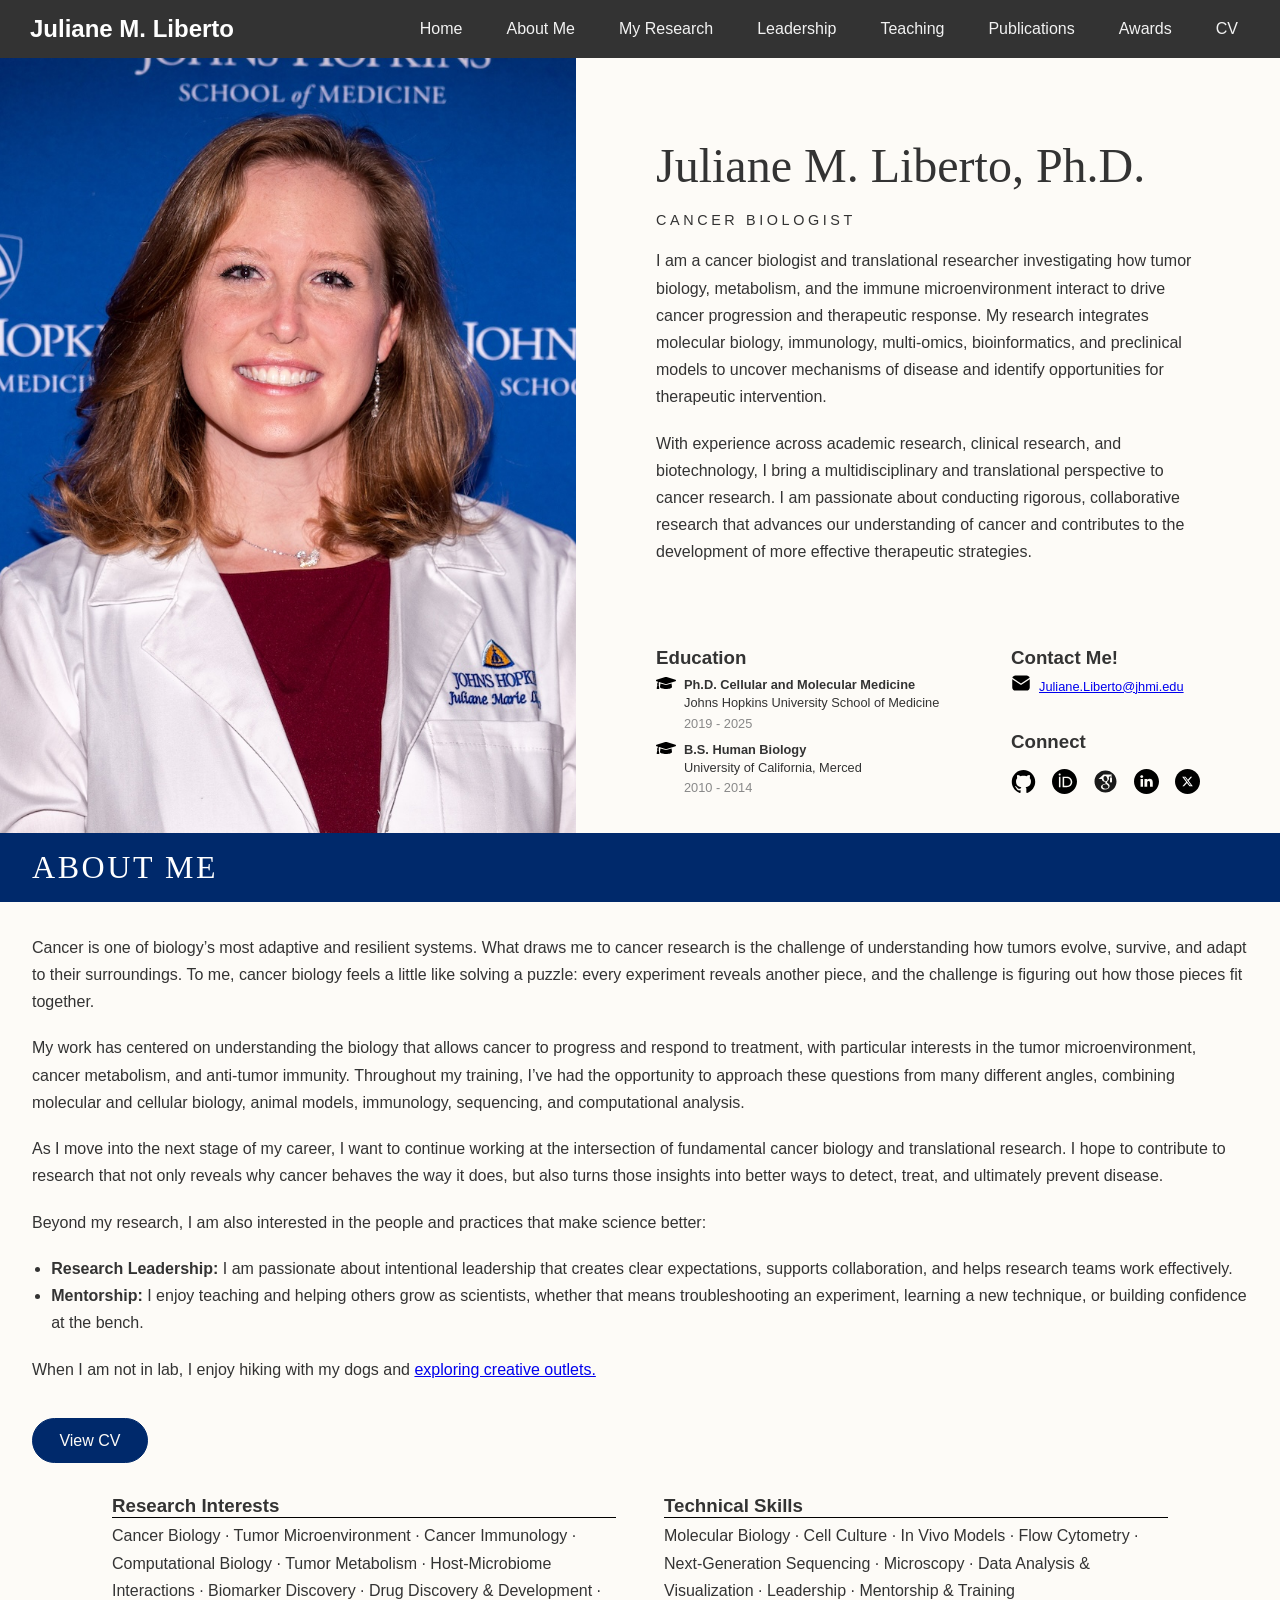
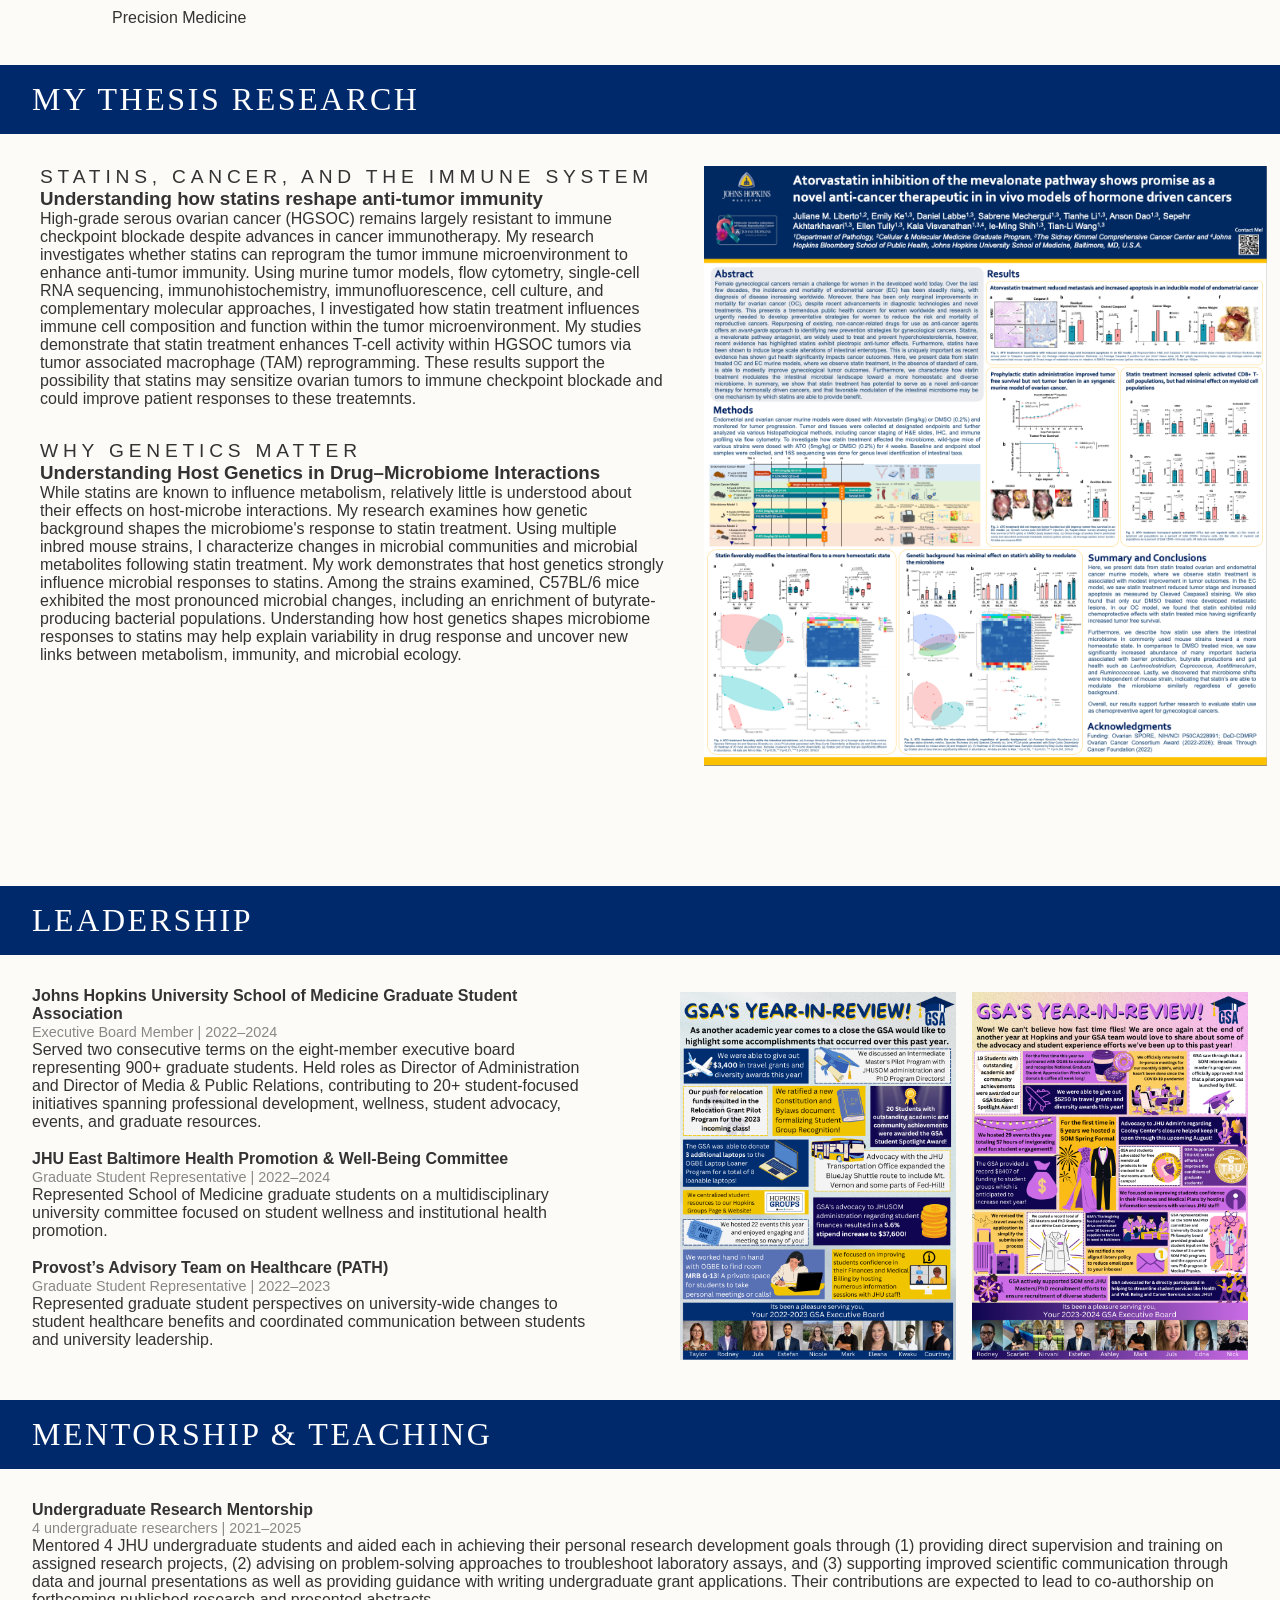
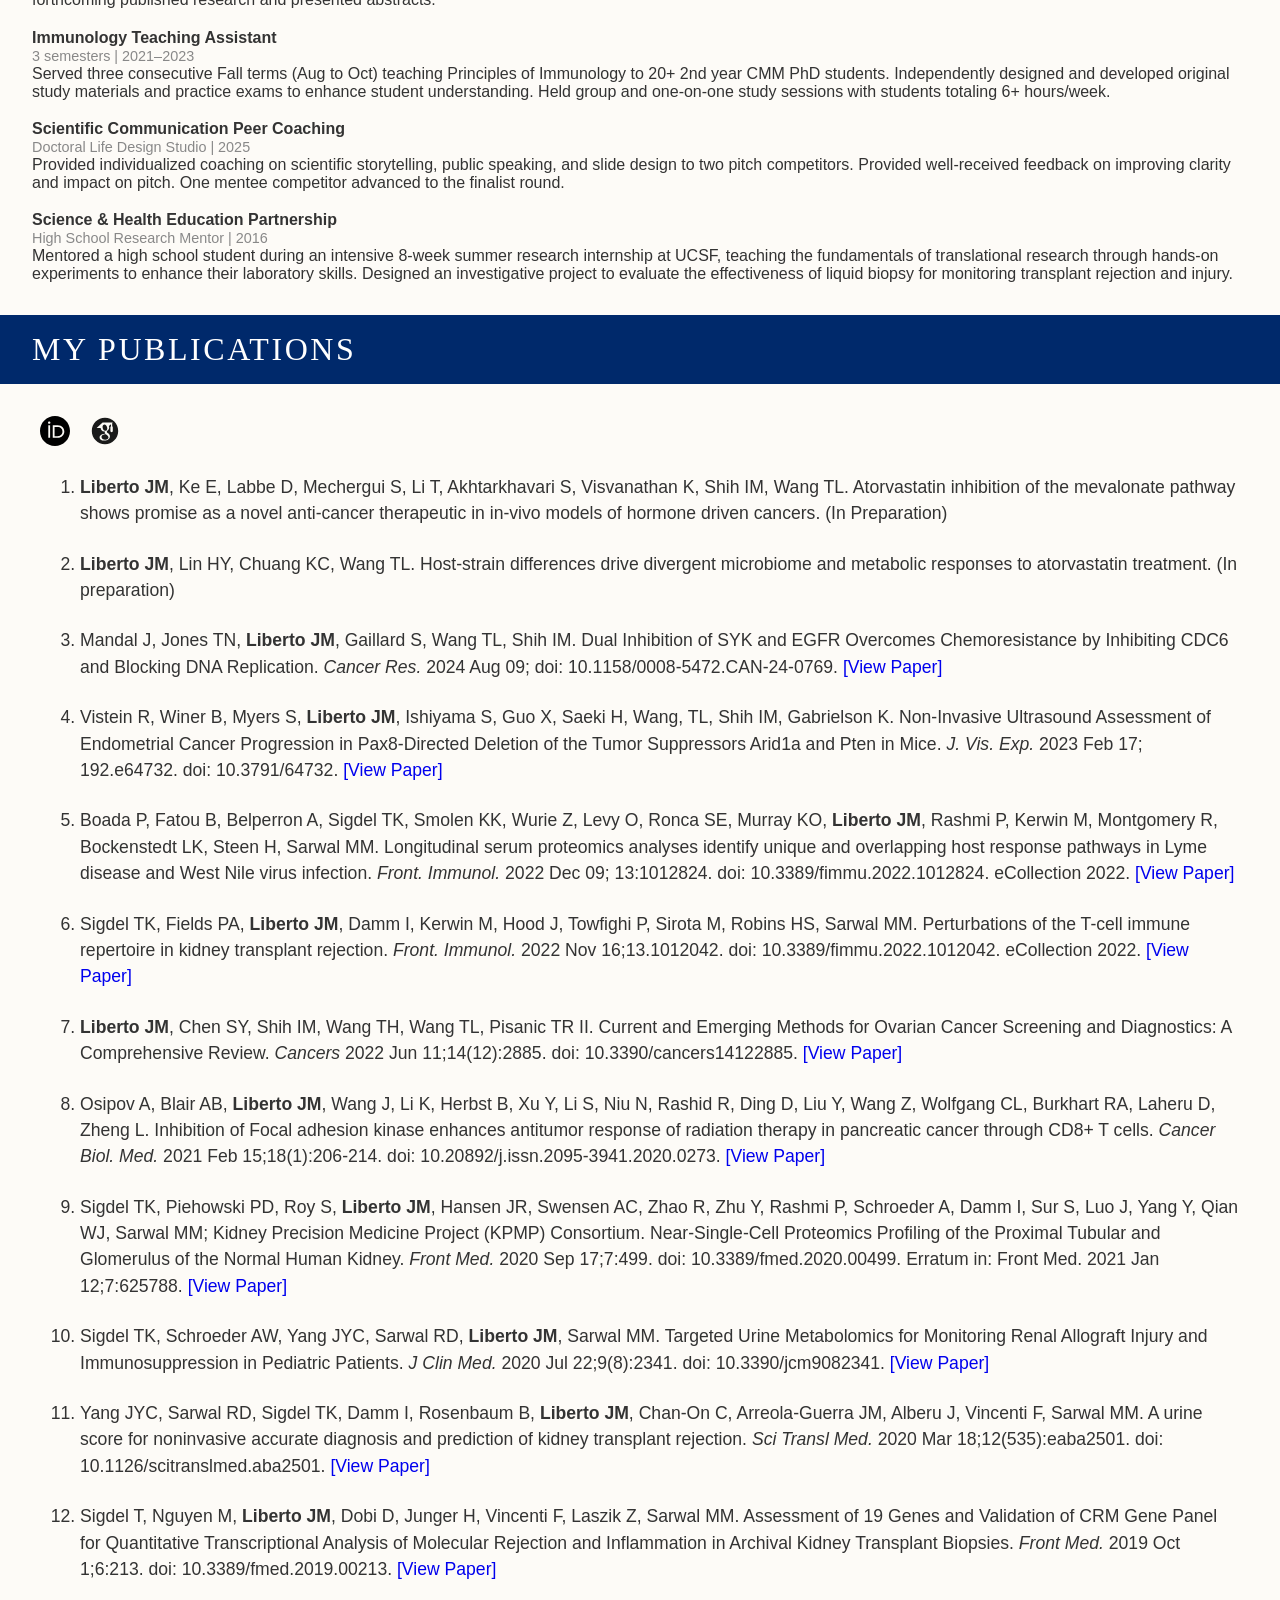
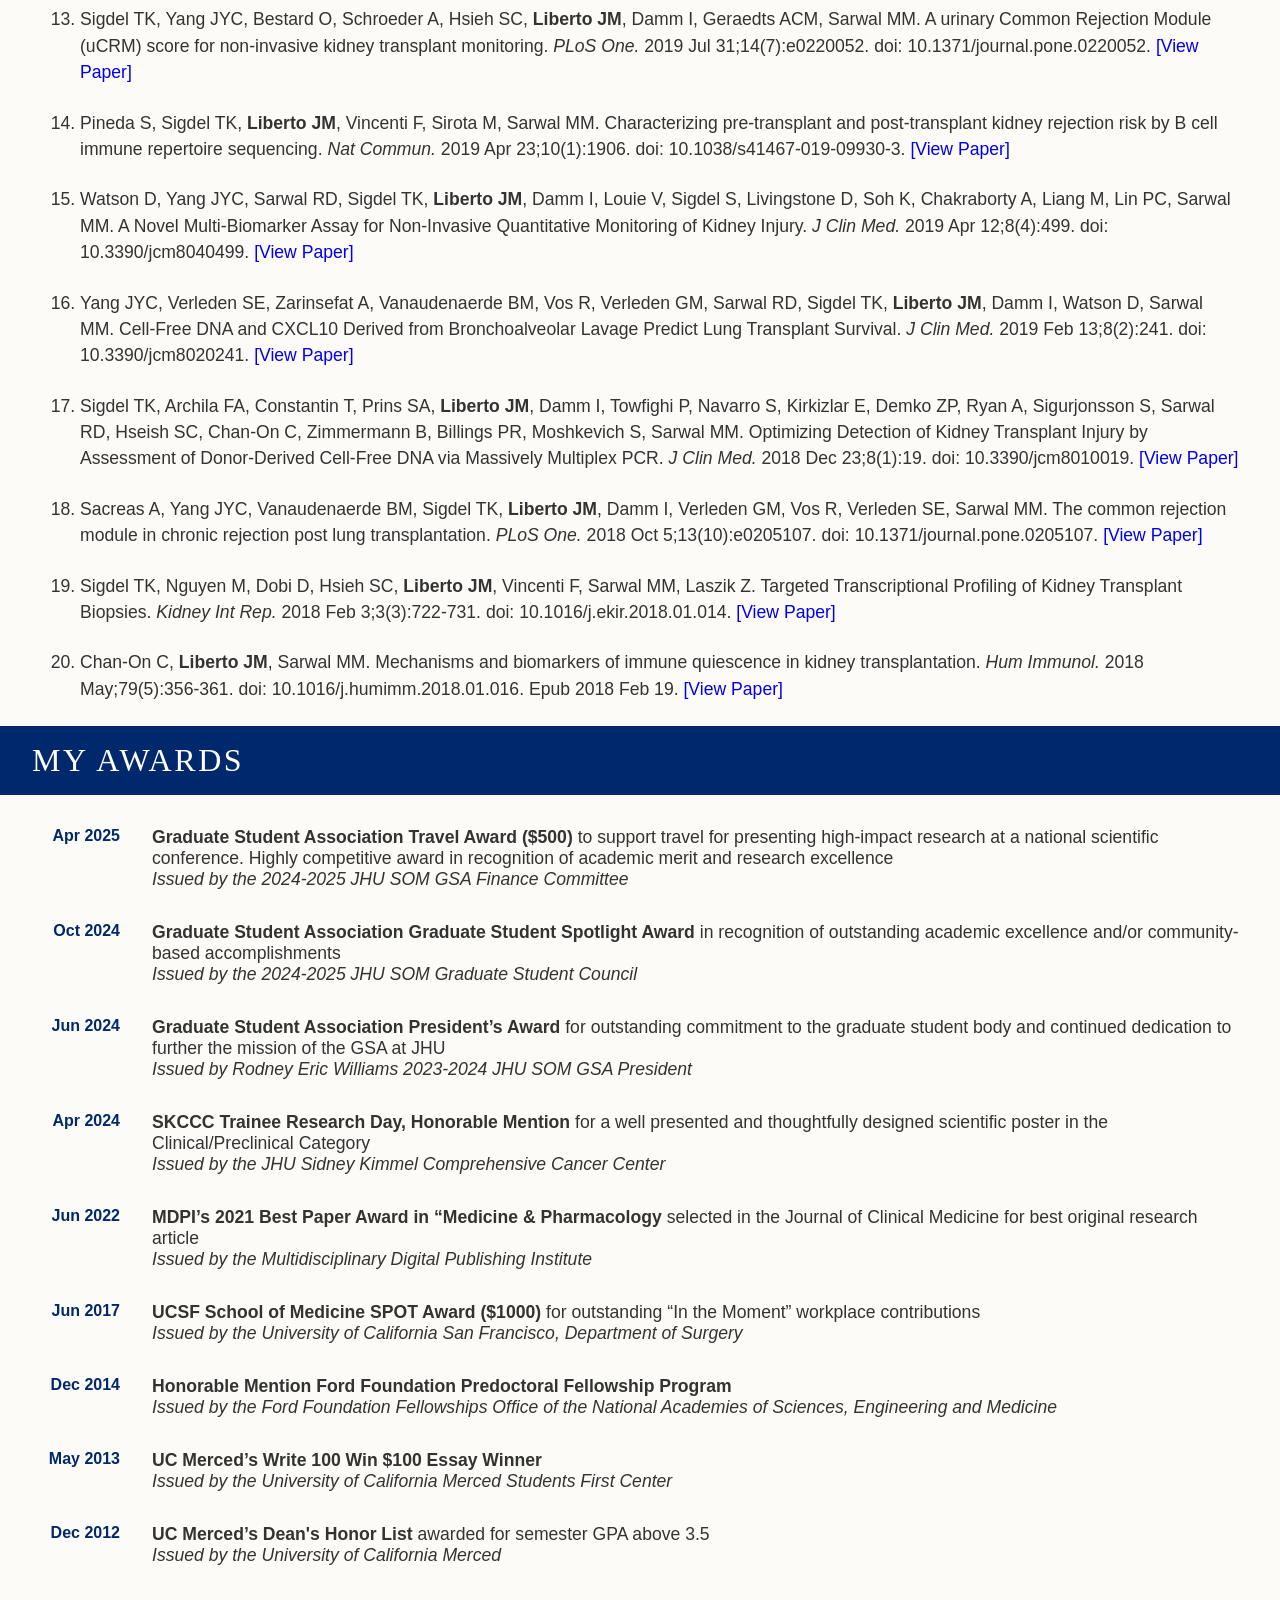
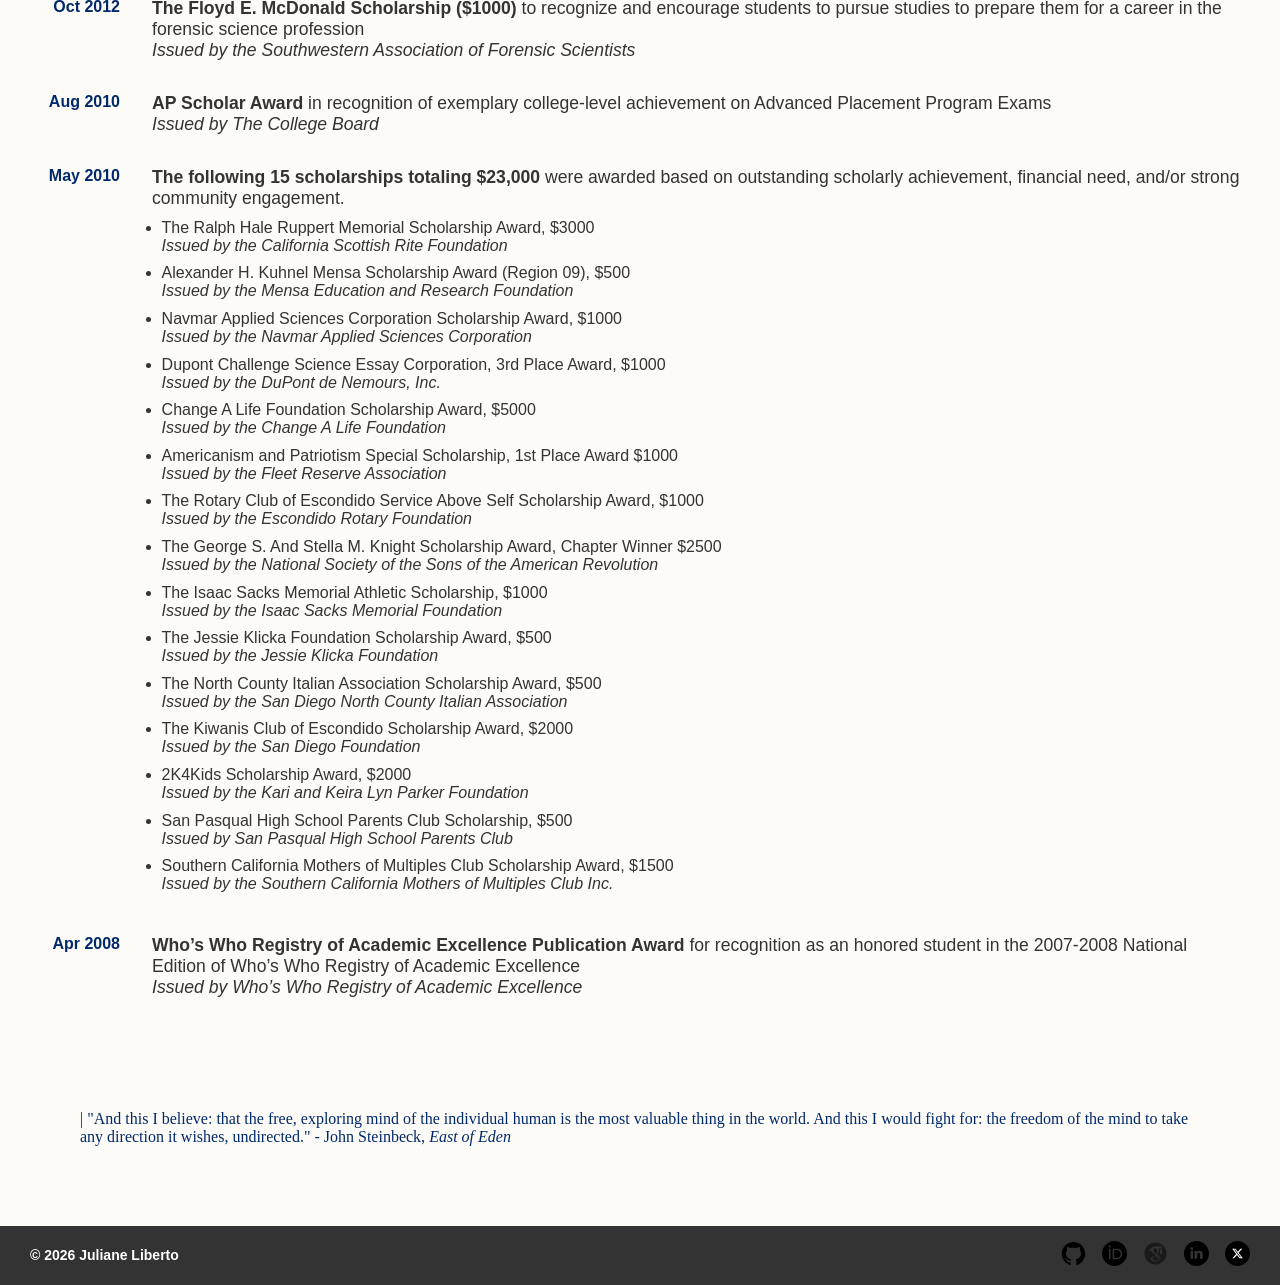
==== index.html @ 1820458d "Update index.html" ====
<!DOCTYPE html>

<html lang="en">

<head>
    <meta charset="UTF-8">
    <meta name="viewport" content="width=device-width, initial-scale=1.0">
    <title>Juliane M. Liberto | Home</title>
    <link rel="stylesheet" href="assets/css/style-home.css">
</head>
<body>
<!-- NAVIGATION -->
  <nav class = "navbar">
    <!-- Logo -->
    <div class="logo">
      Juliane M. Liberto
    </div>
    <!-- Links -->
    <ul class="nav-links">
      <li><a href="#home">Home</a></li>
      <li><a href="#about">About Me</a></li>
      <li><a href="#research">My Research</a></li>
      <li><a href="#leadership">Leadership</a></li>
      <li><a href="#teaching">Teaching</a></li>
      <li><a href="#publications">Publications</a></li>
      <li><a href="#awards">Awards</a></li>
      <li><a href="/cv" target="_blank" rel="noopener noreferrer">CV</a></li>
    </ul>
  </nav>
  
<!-- HERO -->
  <section id="home">
      <div class="hero">
          <div class = "hero-image">
              <img src = "assets/images/Headshot.jpg">
          </div>
          <div class = "hero-text">
              <h1>Juliane M. Liberto, Ph.D.</h1>
              <h2> Cancer Biologist</h2>
              <p>I am a cancer biologist and translational researcher investigating how tumor biology, metabolism, and the immune microenvironment interact to drive cancer progression and therapeutic response. My research integrates molecular biology, immunology, multi-omics, bioinformatics, and preclinical models to uncover mechanisms of disease and identify opportunities for therapeutic intervention.</p>
              <p>With experience across academic research, clinical research, and biotechnology, I bring a multidisciplinary and translational perspective to cancer research. I am passionate about conducting rigorous, collaborative research that advances our understanding of cancer and contributes to the development of more effective therapeutic strategies.</p>
              <div class="hero-bottom">
                  <div class="education">
                      <h3>Education</h3>
                       <div class="education-item">
                          <img src="assets/images/icons/graduation-cap.svg">
                          <div class="education-info">
                              <h4>Ph.D. Cellular and Molecular Medicine</h4>
                              <p>Johns Hopkins University School of Medicine</p>
                              <span>2019 - 2025</span>
                          </div>
                      </div>
                      <div class="education-item">
                          <img src="assets/images/icons/graduation-cap.svg">
                          <div class="education-info">
                              <h4>B.S. Human Biology</h4>
                              <p>University of California, Merced</p>
                              <span>2010 - 2014</span>
                          </div>
                      </div>
                  </div>
                  <div class="contact">
                      <h3>Contact Me!</h3>
                      <div class="education-item">
                          <img src="assets/images/icons/email.svg">
                          <div class="education-info">
                              <p><a href= "mailto:juliane.liberto@jhmi.edu">Juliane.Liberto@jhmi.edu</a></p>
                          </div>
                      </div>
                      <h3>Connect</h3>
                      <div class="socials">
                          <a href="https://github.com/JulianeLiberto" target="_blank" rel="noopener noreferrer"><img src="assets/images/icons/github.svg"></a>
                          <a href="https://orcid.org/0000-0003-1927-5058" target="_blank" rel="noopener noreferrer"><img src="assets/images/icons/orcid.svg"></a>
                          <a href="https://scholar.google.com/citations?user=32h7SLsAAAAJ&hl=en" target="_blank" rel="noopener noreferrer"><img src="assets/images/icons/googlescholar.svg"></a>
                          <a href="https://www.linkedin.com/in/julianeliberto/" target="_blank" rel="noopener noreferrer"><img src="assets/images/icons/linkedin.svg"></a>
                          <a href="https://x.com/JulianeLiberto" target="_blank" rel="noopener noreferrer"><img src="assets/images/icons/x.svg"></a>                         
                      </div>
                  </div>
              </div>
          </div>
      </div>
  </section>

<!-- ABOUT ME -->
  <section id="about">
      <h2>About Me</h2>
          <div class="about">
              <p>Cancer is one of biology’s most adaptive and resilient systems. What draws me to cancer research is the challenge of understanding how tumors evolve, survive, and adapt to their surroundings. To me, cancer biology feels a little like solving a puzzle: every experiment reveals another piece, and the challenge is figuring out how those pieces fit together.</p>
              <p>My work has centered on understanding the biology that allows cancer to progress and respond to treatment, with particular interests in the tumor microenvironment, cancer metabolism, and anti-tumor immunity. Throughout my training, I’ve had the opportunity to approach these questions from many different angles, combining molecular and cellular biology, animal models, immunology, sequencing, and computational analysis.</p>
              <p>As I move into the next stage of my career, I want to continue working at the intersection of fundamental cancer biology and translational research. I hope to contribute to research that not only reveals why cancer behaves the way it does, but also turns those insights into better ways to detect, treat, and ultimately prevent disease.</p>
              <p>
                  Beyond my research, I am also interested in the people and practices that make science better:
                  <ul>
                      <li><strong>Research Leadership: </strong> I am passionate about intentional leadership that creates clear expectations, supports collaboration, and helps research teams work effectively.</li>
                      <li><strong>Mentorship: </strong>I enjoy teaching and helping others grow as scientists, whether that means troubleshooting an experiment, learning a new technique, or building confidence at the bench.</li>
                  </ul>
              </p>
              <p>When I am not in lab, I enjoy hiking with my dogs and <a href="/art" target="_blank" rel="noopener noreferrer">exploring creative outlets.</a></p>
              <div class="about-cvlink">
                  <a href="/cv" target="_blank" rel="noopener noreferrer">View CV</a>
              </div>
              <div class="about-bottom">
                  <div class="about-bottom-info">
                      <h3>Research Interests</h3>
                          <p>Cancer Biology · Tumor Microenvironment · Cancer Immunology · Computational Biology · Tumor Metabolism · Host-Microbiome Interactions · Biomarker Discovery · Drug Discovery & Development · Precision Medicine</p>
                  </div>
                  <div class="about-bottom-info">
                      <h3>Technical Skills</h3>
                          <p>Molecular Biology · Cell Culture · In Vivo Models · Flow Cytometry · Next-Generation Sequencing · Microscopy · Data Analysis & Visualization · Leadership · Mentorship & Training</p>
                  </div>
              </div>
          </div>
  </section>
<!-- MY RESAERCH -->
  <section id="research">
      <h2>My Thesis Research</h2>
      <div class="research">
            <div class="research-cards">
              <div class="research-card"> <!-- Project 1 -->
                  <h2>Statins, Cancer, and the Immune System</h2>
                  <h3>Understanding how statins reshape anti-tumor immunity</h3>
                  <p>
                      High-grade serous ovarian cancer (HGSOC) remains largely resistant to immune checkpoint blockade despite advances in cancer immunotherapy. My research investigates whether statins can reprogram the tumor immune microenvironment to enhance anti-tumor immunity.
                      Using murine tumor models, flow cytometry, single-cell RNA sequencing, immunohistochemistry, immunofluorescence, cell culture, and complementary molecular approaches, I investigated how statin treatment influences immune cell composition and function within the tumor microenvironment.
                      My studies demonstrate that statin treatment enhances T-cell activity within HGSOC tumors via tumor associated macrophage (TAM) reprogramming. 
                      These results support the possibility that statins may sensitize ovarian tumors to immune checkpoint blockade and could improve patient responses to these treatemnts.
                  </p>
              </div>
              <div class="research-card"> <!-- Project 2 -->
                  <h2>Why Genetics Matter</h2>
                  <h3>Understanding Host Genetics in Drug–Microbiome Interactions</h3>
                  <p>
                      While statins are known to influence metabolism, relatively little is understood about their effects on host-microbe interactions. My research examines how genetic background shapes the microbiome's response to statin treatment.
                      Using multiple inbred mouse strains, I characterize changes in microbial communities and microbial metabolites following statin treatment.
                      My work demonstrates that host genetics strongly influence microbial responses to statins. Among the strains examined, C57BL/6 mice exhibited the most pronounced microbial changes, including an enrichment of butyrate-producing bacterial populations.
                      Understanding how host genetics shapes microbiome responses to statins may help explain variability in drug response and uncover new links between metabolism, immunity, and microbial ecology.
                  </p>
              </div>
          </div>
          <div class="research-image">
              <a href="assets/documents/SKCCC Trainee Day Poster.pdf" target="_blank">
                    <img src="assets/documents/SKCCC Trainee Day Poster_img.png">
                </a>
          </div>         
      </div>      
  </section>
    
<!-- LEADERSHIP -->
    <section id="leadership">
        <h2>Leadership</h2>
        <div class="leadership-content">
            <div class="leadership-card">
                <div class="position">
                    <div class="position-header">
                        <h4>Johns Hopkins University School of Medicine Graduate Student Association</h4>
                        <span>Executive Board Member | 2022–2024</span>
                    </div>
                    <p class="position-info">
                        Served two consecutive terms on the eight-member executive board representing 900+ graduate students. Held roles as Director of Administration and Director of Media & Public Relations, contributing to 20+ student-focused initiatives spanning professional development, wellness, student advocacy, events, and graduate resources.
                    </p>
                </div>
                <div class="position">
                    <div class="position-header">
                        <h4>JHU East Baltimore Health Promotion & Well-Being Committee</h4>
                        <span>Graduate Student Representative | 2022–2024</span>
                    </div>
                    <p class="position-info">
                        Represented School of Medicine graduate students on a multidisciplinary university committee focused on student wellness and institutional health promotion.
                    </p>
                </div>
                <div class="position">
                    <div class="position-header">
                        <h4>Provost’s Advisory Team on Healthcare (PATH)</h4>
                        <span>Graduate Student Representative | 2022–2023</span>
                    </div>
                    <p class="position-info">
                        Represented graduate student perspectives on university-wide changes to student healthcare benefits and coordinated communication between students and university leadership.
                    </p>
                </div>
            </div>
            <div class="leadership-img">
                <a href="assets/documents/2022-23.png" target="_blank">
                    <img src="assets/documents/2022-23.png">
                </a>
                <a href="assets/documents/2023-24.png" target="_blank">
                    <img src="assets/documents/2023-24.png">
                </a>
            </div>
        </div>
        
    </section>

<!-- MENTORSHIP & TEACHING -->
    <section id="teaching">
        <h2>Mentorship & Teaching</h2>
        <div class="leadership-card">           
            <div class="position">
                <div class="position-header">
                    <h4>Undergraduate Research Mentorship</h4>
                    <span>4 undergraduate researchers | 2021–2025</span>
                </div>
                <p class="position-info">
                   Mentored 4 JHU undergraduate students and aided each in achieving their personal research development goals through (1) providing direct supervision and training on assigned research projects, (2) advising on problem-solving approaches to troubleshoot laboratory assays, and (3) supporting improved scientific communication through data and journal presentations as well as providing guidance with writing undergraduate grant applications. Their contributions are expected to lead to co-authorship on forthcoming published research and presented abstracts. 
                </p>
            </div>
            <div class="position">
                <div class="position-header">
                    <h4>Immunology Teaching Assistant</h4>
                    <span>3 semesters | 2021–2023</span>
                </div>
                <p class="position-info">
                    Served three consecutive Fall terms (Aug to Oct) teaching Principles of Immunology to 20+ 2nd year CMM PhD students. Independently designed and developed original study materials and practice exams to enhance student understanding. Held group and one-on-one study sessions with students totaling 6+ hours/week.
                </p>
            </div>
            <div class="position">
                <div class="position-header">
                    <h4>Scientific Communication Peer Coaching</h4>
                    <span>Doctoral Life Design Studio | 2025</span>
                </div>
                <p class="position-info">
                    Provided individualized coaching on scientific storytelling, public speaking, and slide design to two pitch competitors. Provided well-received feedback on improving clarity and impact on pitch. One mentee competitor advanced to the finalist round.
                </p>
            </div>
            <div class="position">
                <div class="position-header">
                    <h4>Science & Health Education Partnership</h4>
                    <span>High School Research Mentor | 2016</span>
                </div>
                <p class="position-info">
                    Mentored a high school student during an intensive 8-week summer research internship at UCSF, teaching the fundamentals of translational research through hands-on experiments to enhance their laboratory skills. Designed an investigative project to evaluate the effectiveness of liquid biopsy for monitoring transplant rejection and injury.
                </p>
            </div>
        </div>
    </section>

    
<!-- MY PUBLICATIONS -->
  <section id="publications">
      <h2>My Publications</h2>
      <ul class="publication-links">
                <li><a href="https://orcid.org/0000-0003-1927-5058"target="_blank" rel="noopener noreferrer"><img src="assets/images/icons/orcid.svg"></a></li>
                <li><a href="https://scholar.google.com/citations?user=32h7SLsAAAAJ&hl=en"target="_blank" rel="noopener noreferrer"><img src="assets/images/icons/googlescholar.svg"></a></li>
      </ul>
      <ol class="publication-list">
                <li><strong>Liberto JM</strong>, Ke E, Labbe D, Mechergui S, Li T, Akhtarkhavari S, Visvanathan K, Shih IM, Wang TL. Atorvastatin inhibition of the mevalonate pathway shows promise as a novel anti-cancer therapeutic in in-vivo models of hormone driven cancers. (In Preparation)</li>
                <li><strong>Liberto JM</strong>, Lin HY, Chuang KC, Wang TL. Host-strain differences drive divergent microbiome and metabolic responses to atorvastatin treatment. (In preparation) </li>
                <li>Mandal J, Jones TN, <strong>Liberto JM</strong>, Gaillard S, Wang TL, Shih IM. Dual Inhibition of SYK and EGFR Overcomes Chemoresistance by Inhibiting CDC6 and Blocking DNA Replication. <em>Cancer Res.</em> 2024 Aug 09; doi: 10.1158/0008-5472.CAN-24-0769. <a href="https://doi.org/10.1158/0008-5472.CAN-24-0769" target="_blank" rel="noopener noreferrer">[View Paper]</a></li>
                <li>Vistein R, Winer B, Myers S, <strong>Liberto JM</strong>, Ishiyama S, Guo X, Saeki H, Wang, TL, Shih IM, Gabrielson K. Non-Invasive Ultrasound Assessment of Endometrial Cancer Progression in Pax8-Directed Deletion of the Tumor Suppressors Arid1a and Pten in Mice. <em>J. Vis. Exp.</em> 2023 Feb 17; 192.e64732. doi: 10.3791/64732. <a href="https://doi.org/10.3791/64732" target="_blank" rel="noopener noreferrer">[View Paper]</a></li>
                <li>Boada P, Fatou B, Belperron A, Sigdel TK, Smolen KK, Wurie Z, Levy O, Ronca SE, Murray KO, <strong>Liberto JM</strong>, Rashmi P, Kerwin M, Montgomery R, Bockenstedt LK, Steen H, Sarwal MM. Longitudinal serum proteomics analyses identify unique and overlapping host response pathways in Lyme disease and West Nile virus infection. <em>Front. Immunol.</em> 2022 Dec 09; 13:1012824. doi: 10.3389/fimmu.2022.1012824. eCollection 2022. <a href="https://doi.org/110.3389/fimmu.2022.1012824" target="_blank" rel="noopener noreferrer">[View Paper]</a></li>
                <li>Sigdel TK, Fields PA, <strong>Liberto JM</strong>, Damm I, Kerwin M, Hood J, Towfighi P, Sirota M, Robins HS, Sarwal MM. Perturbations of the T-cell immune repertoire in kidney transplant rejection. <em>Front. Immunol.</em> 2022 Nov 16;13.1012042. doi: 10.3389/fimmu.2022.1012042. eCollection 2022. <a href="https://doi.org/10.3389/fimmu.2022.1012042" target="_blank" rel="noopener noreferrer">[View Paper]</a></li>
                <li><strong>Liberto JM</strong>, Chen SY, Shih IM, Wang TH, Wang TL, Pisanic TR II. Current and Emerging Methods for Ovarian Cancer Screening and Diagnostics: A Comprehensive Review. <em>Cancers</em> 2022 Jun 11;14(12):2885. doi: 10.3390/cancers14122885. <a href="https://doi.org/10.3390/cancers14122885" target="_blank" rel="noopener noreferrer">[View Paper]</a></li>
                <li>Osipov A, Blair AB, <strong>Liberto JM</strong>, Wang J, Li K, Herbst B, Xu Y, Li S, Niu N, Rashid R, Ding D, Liu Y, Wang Z, Wolfgang CL, Burkhart RA, Laheru D, Zheng L. Inhibition of Focal adhesion kinase enhances antitumor response of radiation therapy in pancreatic cancer through CD8+ T cells. <em>Cancer Biol. Med.</em> 2021 Feb 15;18(1):206-214. doi: 10.20892/j.issn.2095-3941.2020.0273. <a href="https://doi.org/10.20892/j.issn.2095-3941.2020.0273" target="_blank" rel="noopener noreferrer">[View Paper]</a></li>
                <li>Sigdel TK, Piehowski PD, Roy S, <strong>Liberto JM</strong>, Hansen JR, Swensen AC, Zhao R, Zhu Y, Rashmi P, Schroeder A, Damm I, Sur S, Luo J, Yang Y, Qian WJ, Sarwal MM; Kidney Precision Medicine Project (KPMP) Consortium. Near-Single-Cell Proteomics Profiling of the Proximal Tubular and Glomerulus of the Normal Human Kidney. <em>Front Med.</em> 2020 Sep 17;7:499. doi: 10.3389/fmed.2020.00499. Erratum in: Front Med. 2021 Jan 12;7:625788. <a href="https://doi.org/110.3389/fmed.2020.00499" target="_blank" rel="noopener noreferrer">[View Paper]</a></li>
                <li>Sigdel TK, Schroeder AW, Yang JYC, Sarwal RD, <strong>Liberto JM</strong>, Sarwal MM. Targeted Urine Metabolomics for Monitoring Renal Allograft Injury and Immunosuppression in Pediatric Patients. <em>J Clin Med.</em> 2020 Jul 22;9(8):2341. doi: 10.3390/jcm9082341. <a href="https://doi.org/10.3390/jcm9082341" target="_blank" rel="noopener noreferrer">[View Paper]</a> </li>
                <li>Yang JYC, Sarwal RD, Sigdel TK, Damm I, Rosenbaum B, <strong>Liberto JM</strong>, Chan-On C, Arreola-Guerra JM, Alberu J, Vincenti F, Sarwal MM. A urine score for noninvasive accurate diagnosis and prediction of kidney transplant rejection. <em>Sci Transl Med.</em> 2020 Mar 18;12(535):eaba2501. doi: 10.1126/scitranslmed.aba2501. <a href="https://doi.org/10.1126/scitranslmed.aba2501" target="_blank" rel="noopener noreferrer">[View Paper]</a></li>
                <li>Sigdel T, Nguyen M, <strong>Liberto JM</strong>, Dobi D, Junger H, Vincenti F, Laszik Z, Sarwal MM. Assessment of 19 Genes and Validation of CRM Gene Panel for Quantitative Transcriptional Analysis of Molecular Rejection and Inflammation in Archival Kidney Transplant Biopsies. <em>Front Med.</em> 2019 Oct 1;6:213. doi: 10.3389/fmed.2019.00213. <a href="https://doi.org/10.3389/fmed.2019.00213" target="_blank" rel="noopener noreferrer">[View Paper]</a></li>
                <li>Sigdel TK, Yang JYC, Bestard O, Schroeder A, Hsieh SC, <strong>Liberto JM</strong>, Damm I, Geraedts ACM, Sarwal MM. A urinary Common Rejection Module (uCRM) score for non-invasive kidney transplant monitoring. <em>PLoS One.</em> 2019 Jul 31;14(7):e0220052. doi: 10.1371/journal.pone.0220052. <a href="https://doi.org/10.1371/journal.pone.0220052" target="_blank" rel="noopener noreferrer">[View Paper]</a></li>
                <li>Pineda S, Sigdel TK, <strong>Liberto JM</strong>, Vincenti F, Sirota M, Sarwal MM. Characterizing pre-transplant and post-transplant kidney rejection risk by B cell immune repertoire sequencing. <em>Nat Commun.</em> 2019 Apr 23;10(1):1906. doi: 10.1038/s41467-019-09930-3. <a href="https://doi.org/10.1038/s41467-019-09930-3" target="_blank" rel="noopener noreferrer">[View Paper]</a></li>
                <li>Watson D, Yang JYC, Sarwal RD, Sigdel TK, <strong>Liberto JM</strong>, Damm I, Louie V, Sigdel S, Livingstone D, Soh K, Chakraborty A, Liang M, Lin PC, Sarwal MM. A Novel Multi-Biomarker Assay for Non-Invasive Quantitative Monitoring of Kidney Injury. <em>J Clin Med.</em> 2019 Apr 12;8(4):499. doi: 10.3390/jcm8040499. <a href="https://doi.org/10.3390/jcm8040499" target="_blank" rel="noopener noreferrer">[View Paper]</a></li>
                <li>Yang JYC, Verleden SE, Zarinsefat A, Vanaudenaerde BM, Vos R, Verleden GM, Sarwal RD, Sigdel TK, <strong>Liberto JM</strong>, Damm I, Watson D, Sarwal MM. Cell-Free DNA and CXCL10 Derived from Bronchoalveolar Lavage Predict Lung Transplant Survival. <em>J Clin Med.</em> 2019 Feb 13;8(2):241. doi: 10.3390/jcm8020241. <a href="https://doi.org/10.3390/jcm8020241" target="_blank" rel="noopener noreferrer">[View Paper]</a></li>
                <li>Sigdel TK, Archila FA, Constantin T, Prins SA, <strong>Liberto JM</strong>, Damm I, Towfighi P, Navarro S, Kirkizlar E, Demko ZP, Ryan A, Sigurjonsson S, Sarwal RD, Hseish SC, Chan-On C, Zimmermann B, Billings PR, Moshkevich S, Sarwal MM. Optimizing Detection of Kidney Transplant Injury by Assessment of Donor-Derived Cell-Free DNA via Massively Multiplex PCR. <em>J Clin Med.</em> 2018 Dec 23;8(1):19. doi: 10.3390/jcm8010019. <a href="https://doi.org/10.3390/jcm8010019" target="_blank" rel="noopener noreferrer">[View Paper]</a></li>
                <li>Sacreas A, Yang JYC, Vanaudenaerde BM, Sigdel TK, <strong>Liberto JM</strong>, Damm I, Verleden GM, Vos R, Verleden SE, Sarwal MM. The common rejection module in chronic rejection post lung transplantation. <em>PLoS One.</em> 2018 Oct 5;13(10):e0205107. doi: 10.1371/journal.pone.0205107. <a href="https://doi.org/10.1371/journal.pone.0205107" target="_blank" rel="noopener noreferrer">[View Paper]</a></li>
                <li>Sigdel TK, Nguyen M, Dobi D, Hsieh SC, <strong>Liberto JM</strong>, Vincenti F, Sarwal MM, Laszik Z. Targeted Transcriptional Profiling of Kidney Transplant Biopsies. <em>Kidney Int Rep.</em> 2018 Feb 3;3(3):722-731. doi: 10.1016/j.ekir.2018.01.014. <a href="https://doi.org/10.1016/j.ekir.2018.01.014" target="_blank" rel="noopener noreferrer">[View Paper]</a></li>
                <li>Chan-On C, <strong>Liberto JM</strong>, Sarwal MM. Mechanisms and biomarkers of immune quiescence in kidney transplantation. <em>Hum Immunol.</em> 2018 May;79(5):356-361. doi: 10.1016/j.humimm.2018.01.016. Epub 2018 Feb 19. <a href="https://doi.org/10.1016/j.humimm.2018.01.016" target="_blank" rel="noopener noreferrer">[View Paper]</a></li>
        </ol>
      
  </section>
<!-- MY AWARDS -->
  <section id="awards">
      <h2>My Awards</h2>
      <div class="award">
          <div class="award-date">Apr 2025</div>
          <div class="award-info">
              <strong>Graduate Student Association Travel Award ($500)</strong> to support travel for presenting high-impact research at a national scientific conference. Highly competitive award in recognition of academic merit and research excellence<br>
              <em>Issued by the 2024-2025 JHU SOM GSA Finance Committee</em>
          </div>
      </div>
      <div class="award">
          <div class="award-date">Oct 2024</div>
          <div class="award-info">
              <strong>Graduate Student Association Graduate Student Spotlight Award</strong> in recognition of outstanding academic excellence and/or community-based accomplishments<br>
              <em>Issued by the 2024-2025 JHU SOM Graduate Student Council </em>
          </div>
      </div>
      <div class="award">
          <div class="award-date">Jun 2024</div>
          <div class="award-info">
              <strong>Graduate Student Association President’s Award</strong> for outstanding commitment to the graduate student body and continued dedication to further the mission of the GSA at JHU<br>
              <em>Issued by Rodney Eric Williams 2023-2024 JHU SOM GSA President</em>
          </div>
      </div>
      <div class="award">
          <div class="award-date">Apr 2024</div>
          <div class="award-info">
              <strong>SKCCC Trainee Research Day, Honorable Mention</strong> for a well presented and thoughtfully designed scientific poster in the Clinical/Preclinical Category<br>
              <em>Issued by the JHU Sidney Kimmel Comprehensive Cancer Center</em>
          </div>
      </div>
      <div class="award">
          <div class="award-date">Jun 2022</div>
          <div class="award-info">
              <strong>MDPI’s 2021 Best Paper Award in “Medicine & Pharmacology</strong> selected in the Journal of Clinical Medicine for best original research article<br>
              <em>Issued by the Multidisciplinary Digital Publishing Institute</em>
          </div>
      </div>
      <div class="award">
          <div class="award-date">Jun 2017</div>
          <div class="award-info">
              <strong>UCSF School of Medicine SPOT Award ($1000)</strong> for outstanding “In the Moment” workplace contributions<br>
              <em>Issued by the University of California San Francisco, Department of Surgery</em>
          </div>
      </div>
      <div class="award">
          <div class="award-date">Dec 2014</div>
          <div class="award-info">
             <strong>Honorable Mention Ford Foundation Predoctoral Fellowship Program</strong><br>
              <em>Issued by the Ford Foundation Fellowships Office of the National Academies of Sciences, Engineering and Medicine</em> 
          </div>
      </div>
      <div class="award">
          <div class="award-date">May 2013</div>
          <div class="award-info">
              <strong>UC Merced’s Write 100 Win $100 Essay Winner</strong><br>
              <em>Issued by the University of California Merced Students First Center</em>
          </div>
      </div>
      <div class="award">
          <div class="award-date">Dec 2012</div>
          <div class="award-info">
              <strong>UC Merced’s Dean's Honor List</strong> awarded for semester GPA above 3.5<br>
              <em>Issued by the University of California Merced</em>
          </div>
      </div>
      <div class="award">
          <div class="award-date">Oct 2012</div>
          <div class="award-info">
              <strong>The Floyd E. McDonald Scholarship ($1000)</strong> to recognize and encourage students to pursue studies to prepare them for a career in the forensic science profession<br>
              <em>Issued by the Southwestern Association of Forensic Scientists</em>
          </div>
      </div>
      <div class="award">
          <div class="award-date">Aug 2010</div>
          <div class="award-info">
              <strong>AP Scholar Award</strong> in recognition of exemplary college-level achievement on Advanced Placement Program Exams<br>
              <em>Issued by The College Board</em>
          </div>
      </div>
      <div class="award">
          <div class="award-date">May 2010</div>
          <div class="award-info">
             <strong>The following 15 scholarships totaling $23,000</strong> were awarded based on outstanding scholarly achievement, financial need, and/or strong community engagement.
                    <ul>
                        <li>The Ralph Hale Ruppert Memorial Scholarship Award, $3000<br>
                            <em>Issued by the California Scottish Rite Foundation</em>
                        </li>
                        <li>Alexander H. Kuhnel Mensa Scholarship Award (Region 09), $500<br>
                            <em>Issued by the Mensa Education and Research Foundation</em>
                        </li>
                        <li>Navmar Applied Sciences Corporation Scholarship Award, $1000<br>
                            <em>Issued by the Navmar Applied Sciences Corporation</em>
                        </li>
                        <li>Dupont Challenge Science Essay Corporation, 3rd Place Award, $1000<br>
                            <em>Issued by the DuPont de Nemours, Inc.</em>
                        </li>
                        <li>Change A Life Foundation Scholarship Award, $5000<br>
                            <em>Issued by the Change A Life Foundation</em>
                        </li>
                        <li>Americanism and Patriotism Special Scholarship, 1st Place Award $1000<br>
                            <em>Issued by the Fleet Reserve Association</em>
                        </li>
                        <li>The Rotary Club of Escondido Service Above Self Scholarship Award, $1000<br>
                            <em>Issued by the Escondido Rotary Foundation</em>
                        </li>
                        <li>The George S. And Stella M. Knight Scholarship Award, Chapter Winner $2500<br>
                            <em>Issued by the National Society of the Sons of the American Revolution</em>
                        </li>
                        <li>The Isaac Sacks Memorial Athletic Scholarship, $1000<br>
                            <em>Issued by the Isaac Sacks Memorial Foundation</em>
                        </li>
                        <li>The Jessie Klicka Foundation Scholarship Award, $500<br>
                            <em>Issued by the Jessie Klicka Foundation</em>
                        </li>
                        <li>The North County Italian Association Scholarship Award, $500<br>
                            <em>Issued by the San Diego North County Italian Association</em>
                        </li>
                        <li>The Kiwanis Club of Escondido Scholarship Award, $2000<br>
                            <em>Issued by the San Diego Foundation</em>
                        </li>
                        <li>2K4Kids Scholarship Award, $2000<br>
                            <em>Issued by the Kari and Keira Lyn Parker Foundation</em>
                        </li>
                        <li>San Pasqual High School Parents Club Scholarship, $500<br>
                            <em>Issued by San Pasqual High School Parents Club</em>
                        </li>
                        <li>Southern California Mothers of Multiples Club Scholarship Award, $1500<br>
                            <em>Issued by the Southern California Mothers of Multiples Club Inc.</em>
                        </li>
                    </ul> 
          </div>
      </div>
      <div class="award">
          <div class="award-date">Apr 2008</div>
          <div class="award-info">
              <strong>Who’s Who Registry of Academic Excellence Publication Award </strong> for recognition as an honored student in the 2007-2008 National Edition of Who’s Who Registry of Academic Excellence<br>
              <em>Issued by Who’s Who Registry of Academic Excellence</em>
          </div>
      </div>
  </section>
<!-- FOOTER -->
    <div class="foot-quote">
                  |   "And this I believe: that the free, exploring mind of the individual human is the most valuable thing in the world. And this I would fight for: the freedom of the mind to take any direction it wishes, undirected." - John Steinbeck, <em>East of Eden</em>
              </div>
    <footer class="footbar">
        <div class="foot-logo">
            © 2026 Juliane Liberto 
        </div>
        <div class="foot-links">
            <a href="https://github.com/JulianeLiberto" target="_blank" rel="noopener noreferrer"><img src="assets/images/icons/github.svg"></a>
            <a href="https://orcid.org/0000-0003-1927-5058" target="_blank" rel="noopener noreferrer"><img src="assets/images/icons/orcid.svg"></a>
            <a href="https://scholar.google.com/citations?user=32h7SLsAAAAJ&hl=en" target="_blank" rel="noopener noreferrer"><img src="assets/images/icons/googlescholar.svg"></a>
            <a href="https://www.linkedin.com/in/julianeliberto/" target="_blank" rel="noopener noreferrer"><img src="assets/images/icons/linkedin.svg"></a>
            <a href="https://x.com/JulianeLiberto" target="_blank" rel="noopener noreferrer"><img src="assets/images/icons/x.svg"></a>
        </div>
    </footer>
</body>
---- assets/css/style-home.css ----
/* MAIN FOR BROWSER CONSISTENCY */
* {
  margin: 0;
  padding: 0;
  box-sizing: border-box;
  font-family: "Roboto", sans-serif;
}

:root { 
  /* Colors */
    --background: #FDFBF7;      /* Soft White */
    --text: #000000;            /* Black */
    --text-light: #FDFBF7;      /* Soft White */
    --text-dark: #1f2937;       /* Dark Blue */
    --accent: #00296b;          /* Dark Blue */
    --border: #3a3a3b;          /* Dark Grey */

    /* Shadows */
    --shadow-sm: 0 2px 8px rgba(0,0,0,0.08);
    --shadow-lg: 0 10px 30px rgba(0,0,0,0.12);

    /* Border Radius */
    --radius: 18px;
}

html, body {
  margin: 0;
  padding: 0;
  background-color: #FDFBF7; 
  color: #333;            
  font-family: "Roboto", sans-serif;
}

section > h2 {
    background: var(--accent);
    color: white;
    padding: 1rem 2rem;
    margin: 0 0 2rem 0;
    font-family: "Cormorant Garamond", serif;
    font-size: 2rem;
    font-weight: 500;
    text-transform: uppercase;
    letter-spacing: .08em;
}

section {
    scroll-margin-top: 50px;
}

/* NAVIGATION */
.navbar {
  display: flex;
  justify-content: space-between; /* Pushes logo left and links right */
  align-items: center;            /* Centers items vertically */
  background-color: #333;         /* Dark background */
  padding: 15px 30px;             /* Spacing inside the bar */
  position: sticky;               /* Keeps bar fixed at the top while scrolling */
  top: 0;
  z-index: 1000;
}

.logo {
  color: #fff;
  font-size: 24px;
  font-weight: bold;
}

.nav-links {
  display: flex;
  list-style: none; /* Removes list bullet points */
}

.nav-links li {
  margin-left: 20px; /* Spaces out links from one another */
}

.nav-links a {
  color: #f2f2f2;
  text-decoration: none; /* Removes underline from links */
  font-size: 16px;
  padding: 8px 12px;
  transition: all 0.3s ease; /* Smooth hover transition effect */
  border-radius: 4px;
}

.nav-links a:hover {
  background-color: #555;
  color: #fff;
}

.nav-links a.active {
  background-color: #048CAA; /* Distinct color for active/current page */
  color: white;
}

/* HERO */
.hero {
  display: grid;
  grid-template-columns: 45% 55%;
  min-height: 80vh;
  width: 100%;
}

.hero-image {
  width: 100%;
  height: 100%;
}

.hero-image img {
  width: 100%;
  height: 100%;
  object-fit: cover;
  display: block;
}

.hero-text {
  display: flex;
  flex-direction: column;
  justify-content: center;
  padding-top: 5rem;
  padding-right: 5rem;
  padding-bottom: 2rem;
  padding-left: 5rem;
}

.hero-text h1 {
  font-family: "Cormorant Garamond", serif;
  font-size: 3rem;
  font-weight: 300;
  margin-bottom: 1.2rem;
}

.hero-text h2 {
  font-family: "Montserrat", sans-serif;
  text-transform: uppercase;
  letter-spacing: 0.25em;
  font-size: 0.9rem;
  font-weight: 300;
  margin-bottom: 1.2rem;
}

.hero-text p {
  margin-bottom: 1.2rem;
  line-height: 1.7;
}

.hero-bottom {
  display:flex;
  gap:3rem;
  margin-top:2rem;
}

.hero-bottom h3 {
  font-family: "Roboto", sans-serif;
  margin-top: 1.9rem;
  margin-bottom: 0.15rem;
}

.education {
  flex:2;
}
.contact {
  flex:1;
}

.education-item {
  display: flex;
  align-items: flex-start;
  gap: .5rem;
  margin-bottom: .25rem;
}

.education-item img {
  width: 20px;
  height: 20px;
  margin-top: .1rem;
  align-content: center;
  align-items: center;
}

.education-info {
  font-size: .8rem;
  font-family: "Roboto", sans-serif;
  margin-top: .25rem;
  margin-bottom: .1rem;
}

.education-info h4 {
  margin-top: .1rem;
}

.education-info p {
  margin-bottom: .1rem;
}

.education-info span {
    color: #888888;
}

.socials {
  display:flex;
  gap:1rem;
  margin-top:1rem;
}

.socials a img {
  width: 25px;
  height: 25px;
}

@media (max-width: 768px) {

  .hero {
    grid-template-columns: 1fr;
    min-height: auto;
  }

  .hero-image {
    height: 350px;
  }

  .hero-image img {
    width: 100%;
    height: 100%;
    object-fit: cover;
  }

  .hero-text {
    padding: 2rem;
  }

  .hero-text h1 {
    font-size: 2.3rem;
    text-align: center;
  }

  .hero-text h2 {
    text-align: center;
  }

}

/* ABOUT ME */
.about {
  padding-left: 2rem;
  padding-right: 2rem;
  padding-top: 0rem;
  padding-bottom: 2rem;
}

.about p {
  margin-bottom: 1.2rem;
  line-height: 1.7;
}

.about ul {
  margin-bottom: 1.2rem;
  padding-left: 1.2rem
}

.about li {
  line-height: 1.7;
}

.about-bottom {
  display:flex;
  gap:3rem;
  margin-top:2rem;
  padding-left: 5rem;
  padding-right: 5rem;
}

.about-bottom-info {
  flex: 1;
}

.about-bottom-info h3 {
  font-family: "Roboto", sans-serif;
  margin-bottom: 0.15rem;
  border-bottom:1px solid var(--text);
}

.about-bottom-info p {
  font-family: "Roboto", sans-serif;
  margin-top: .25rem;
  margin-bottom: .1rem;
}

.about-cvlink {
    display: inline-block;
    width: fit-content;
    padding: 0.5rem 0.9rem;
    border-radius: 999px;
    background: var(--accent);
    border: 1px solid var(--accent);
    color: var(--text-light);
    margin-top: 1rem;
    line-height: 1.7;
}

.about-cvlink a {
  color: var(--text-light);
  text-decoration: none; 
  padding: 8px 12px;
  transition: all 0.3s ease;
  border-radius: 4px;
}

.about-cvlink a:hover {
    text-decoration:underline;
}

.about-cvlink a:visited {
    color: var(--text-light);
}

/* RESEARCH */
.research {
  display: grid;
  grid-template-columns: 55% 45%;
  min-height: 80vh;
  width: 100%;
}

.research-image a img {
  display: block;
  width: auto;
  max-height: 100%;
  height: 600px;
  justify-content: center;
  margin-bottom: 2rem;
}
.research-image img:hover {
    transform: translateY(-6px);
    box-shadow: 0 10px 30px rgba(0,0,0,.12);
}

.research-cards {
  padding-right: 40px;
  padding-left: 40px;
  padding-bottom: 40px;
}
.research-card {
  margin-bottom: 2rem;
}
.research-card h2 {
  font-family: "Montserrat", sans-serif;
  text-transform: uppercase;
  letter-spacing: 0.25em;
  font-size: 1.2rem;
  font-weight: 300;
}

/* LEADERSHIP */

.leadership-content {
    display: grid;
    grid-template-columns: 1fr 600px;
    gap: 3rem;
    align-items: center;
}

.leadership-card {
  margin-bottom: 2rem;
  padding-left: 2rem;
  padding-right: 2rem;
}
.leadership-card h3 {
  font-family: "Montserrat", sans-serif;
  text-transform: uppercase;
  letter-spacing: 0.25em;
  font-size: 1rem;
  font-weight: 300;
  margin-bottom: 1.2rem;
}
.position {
  margin-bottom: 1.2rem;
}

.position span {
  font-size: .9rem;
  color: #888888;
}

.leadership-img {
  display: flex;
  margin-bottom: 2rem;
  margin-right: 2rem;
  gap: 1rem;
  align-items: center;
  justify-content: center;
}

.leadership-img img {
  width: 290px;
  max-width: 100%;
  height: auto;
}

.leadership-img img:hover {
    transform: translateY(-6px);
    box-shadow: 0 10px 30px rgba(0,0,0,.12);
}

/* PUBLICATIONS */
.publication-links {
  display: flex;
  padding-left: 40px;
  list-style: none;
  gap: 20px;
  margin-bottom: 1.5rem;
}

.publication-links a img {
  width: 30px;
  height: 30px;
}

.publication-list {
    font-size: 1.1rem;
    line-height: 1.5;
    padding-left: 80px;
    padding-right: 40px;
}

.publication-list li {
  margin-bottom: 1.5rem;
}

.publication-list a {
    text-decoration: none;
}

.publication-list a:hover {
    text-decoration: underline;
}

/* AWARDS */
.award {
    display: grid;
    grid-template-columns: 120px 1fr;
    gap: 2rem;
    margin-bottom: 2rem;
}

.award-date {
    font-weight: 600;
    color: var(--accent);
    text-align: right;
}

.award-info {
    margin: 0;
    font-size: 1.1rem;
    padding-right: 40px;
}

.award-info li{
    margin: 0.6rem;
    font-size: 1rem;
}


/* FOOTER */

.foot-quote {
  color: var(--accent);
  font-family: "Cormorant Garamond", serif;
  font-size: 1rem;
  padding: 5rem;
}

.foot-quote em {
    font-size: inherit;
    font-family: inherit;
}


.footbar {
  display: flex;
  justify-content: space-between; /* Pushes logo left and links right */
  align-items: center;            /* Centers items vertically */
  background-color: #333;         /* Dark background */
  padding: 15px 30px;             /* Spacing inside the bar */
  position: sticky;               /* Keeps bar fixed at the top while scrolling */
  top: 0;
  z-index: 1000;
}

.foot-logo {
  color: #fff;
  font-size: 14px;
  font-weight: bold;
}

.foot-links {
  display: flex;
   gap:1rem;
}

.foot-links a img {
  width: 25px;
  height: 25px;
}
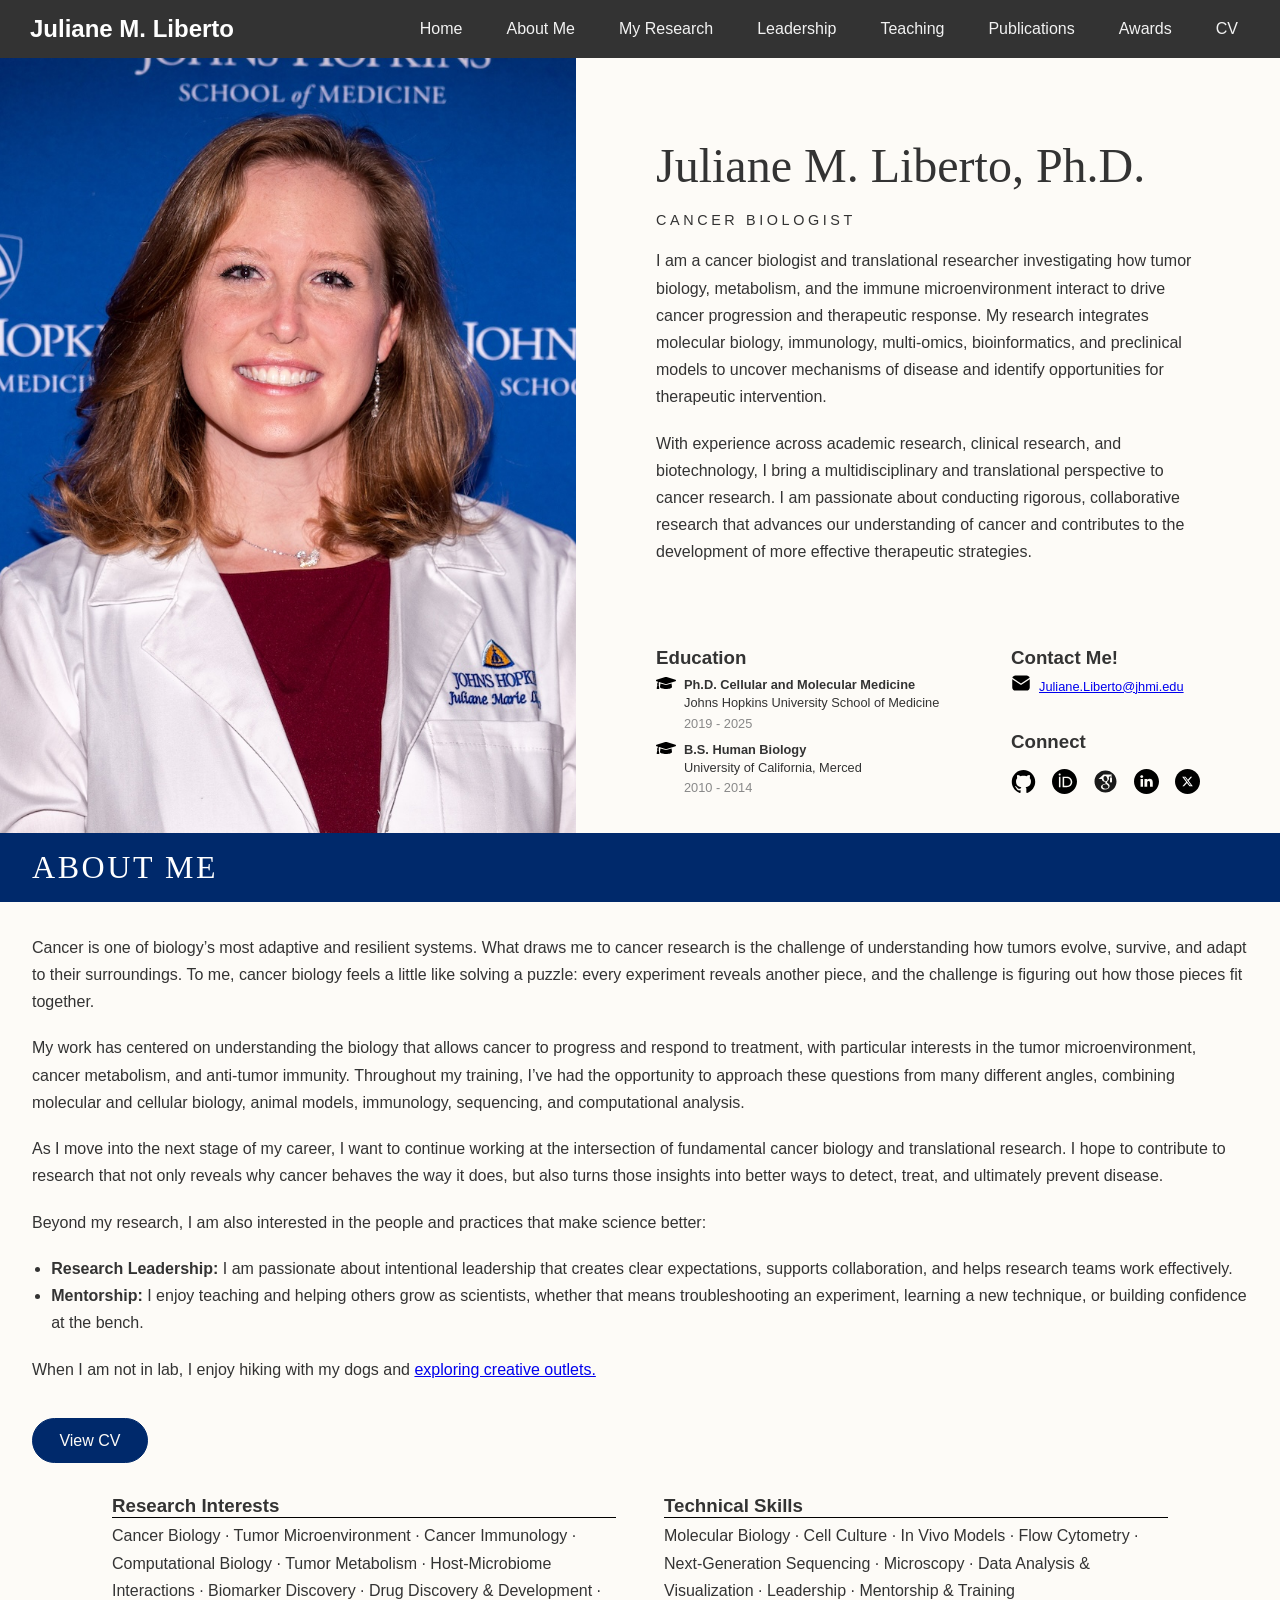
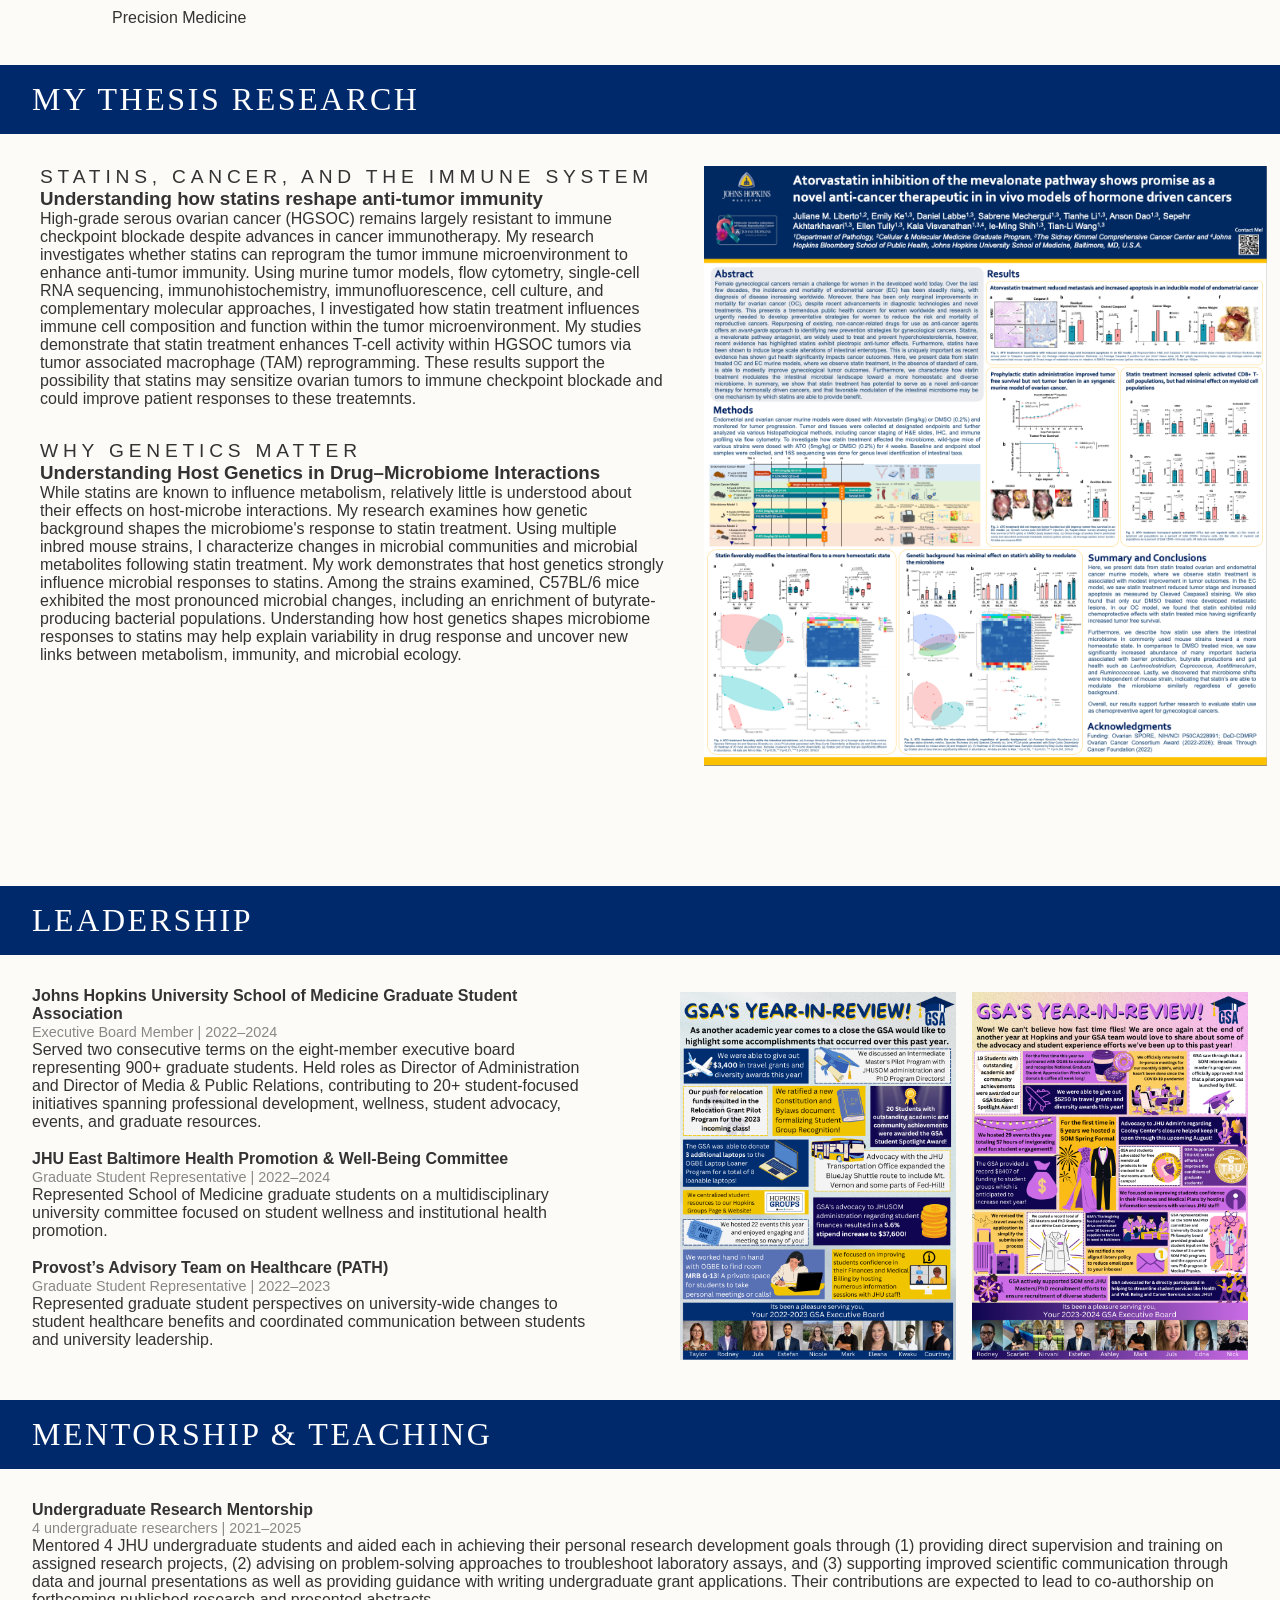
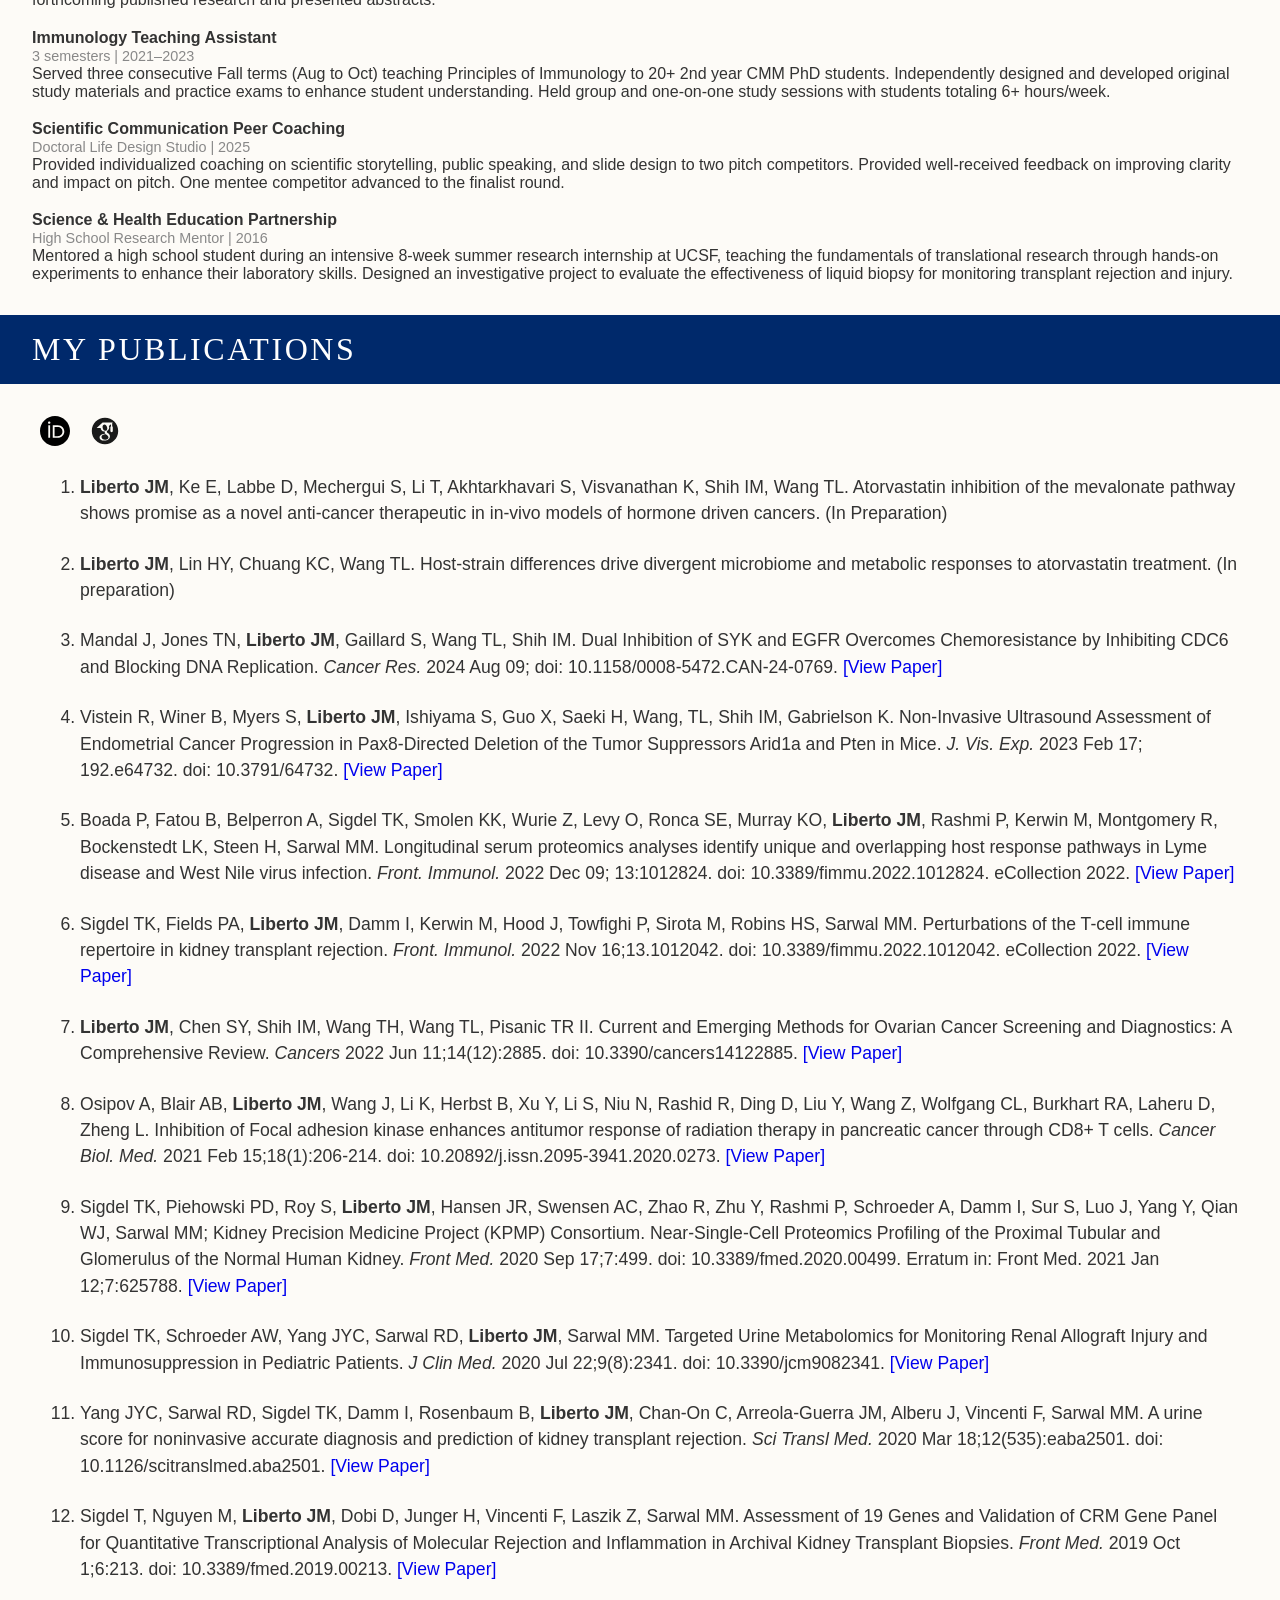
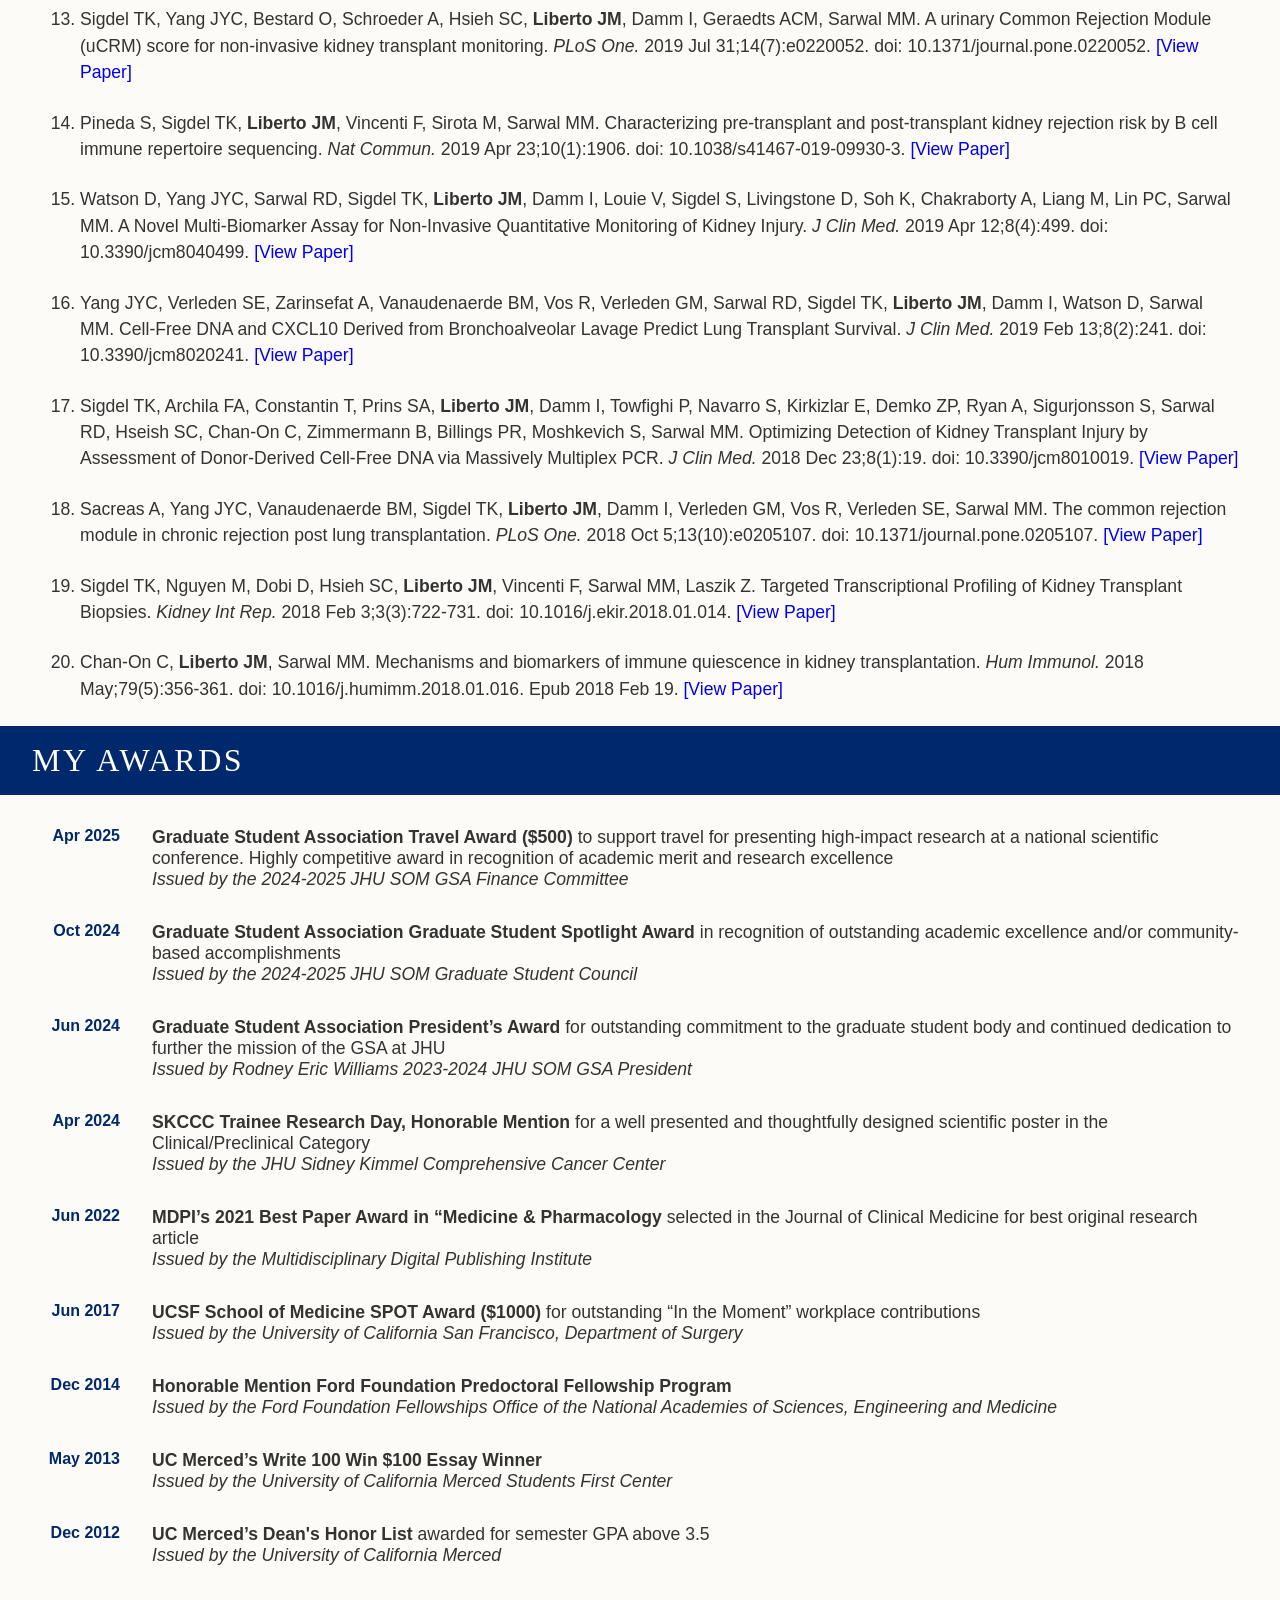
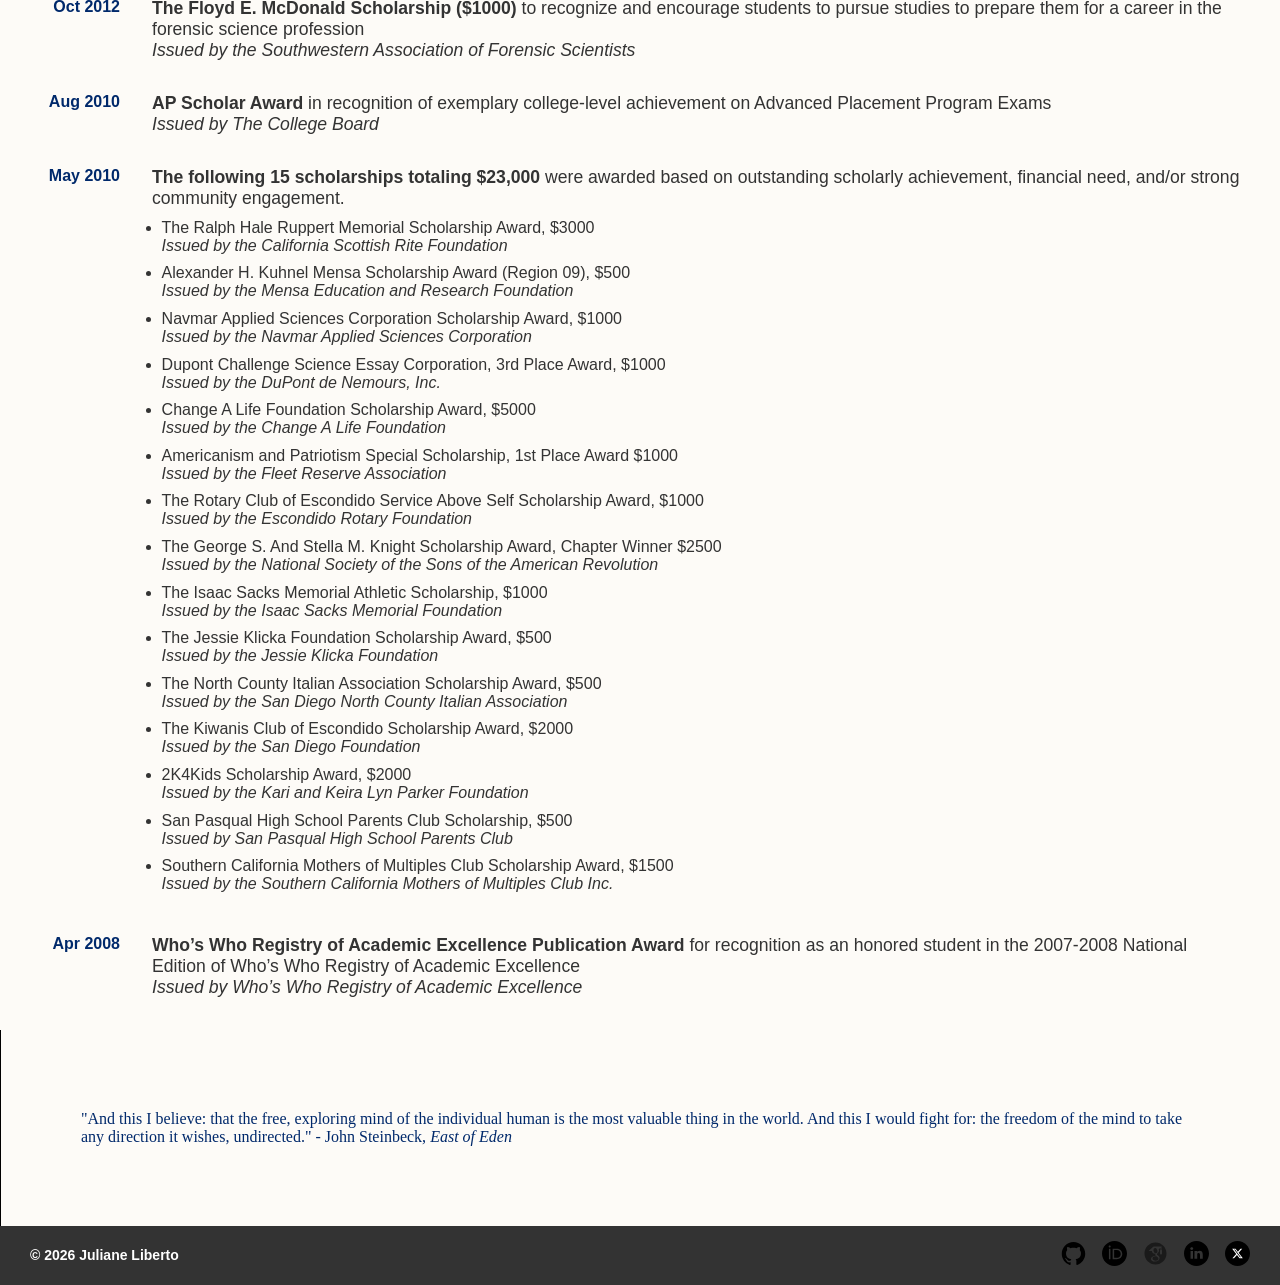
==== commit 6f4e375d: "Update index.html" ====
--- a/index.html
+++ b/index.html
@@ -408,7 +408,7 @@
   </section>
 <!-- FOOTER -->
     <div class="foot-quote">
-                  |   "And this I believe: that the free, exploring mind of the individual human is the most valuable thing in the world. And this I would fight for: the freedom of the mind to take any direction it wishes, undirected." - John Steinbeck, <em>East of Eden</em>
+                "And this I believe: that the free, exploring mind of the individual human is the most valuable thing in the world. And this I would fight for: the freedom of the mind to take any direction it wishes, undirected." - John Steinbeck, <em>East of Eden</em>
               </div>
     <footer class="footbar">
         <div class="foot-logo">
--- a/assets/css/style-home.css
+++ b/assets/css/style-home.css
@@ -468,6 +468,7 @@
   font-family: "Cormorant Garamond", serif;
   font-size: 1rem;
   padding: 5rem;
+  border-left: 1px solid var(--text);
 }
 
 .foot-quote em {
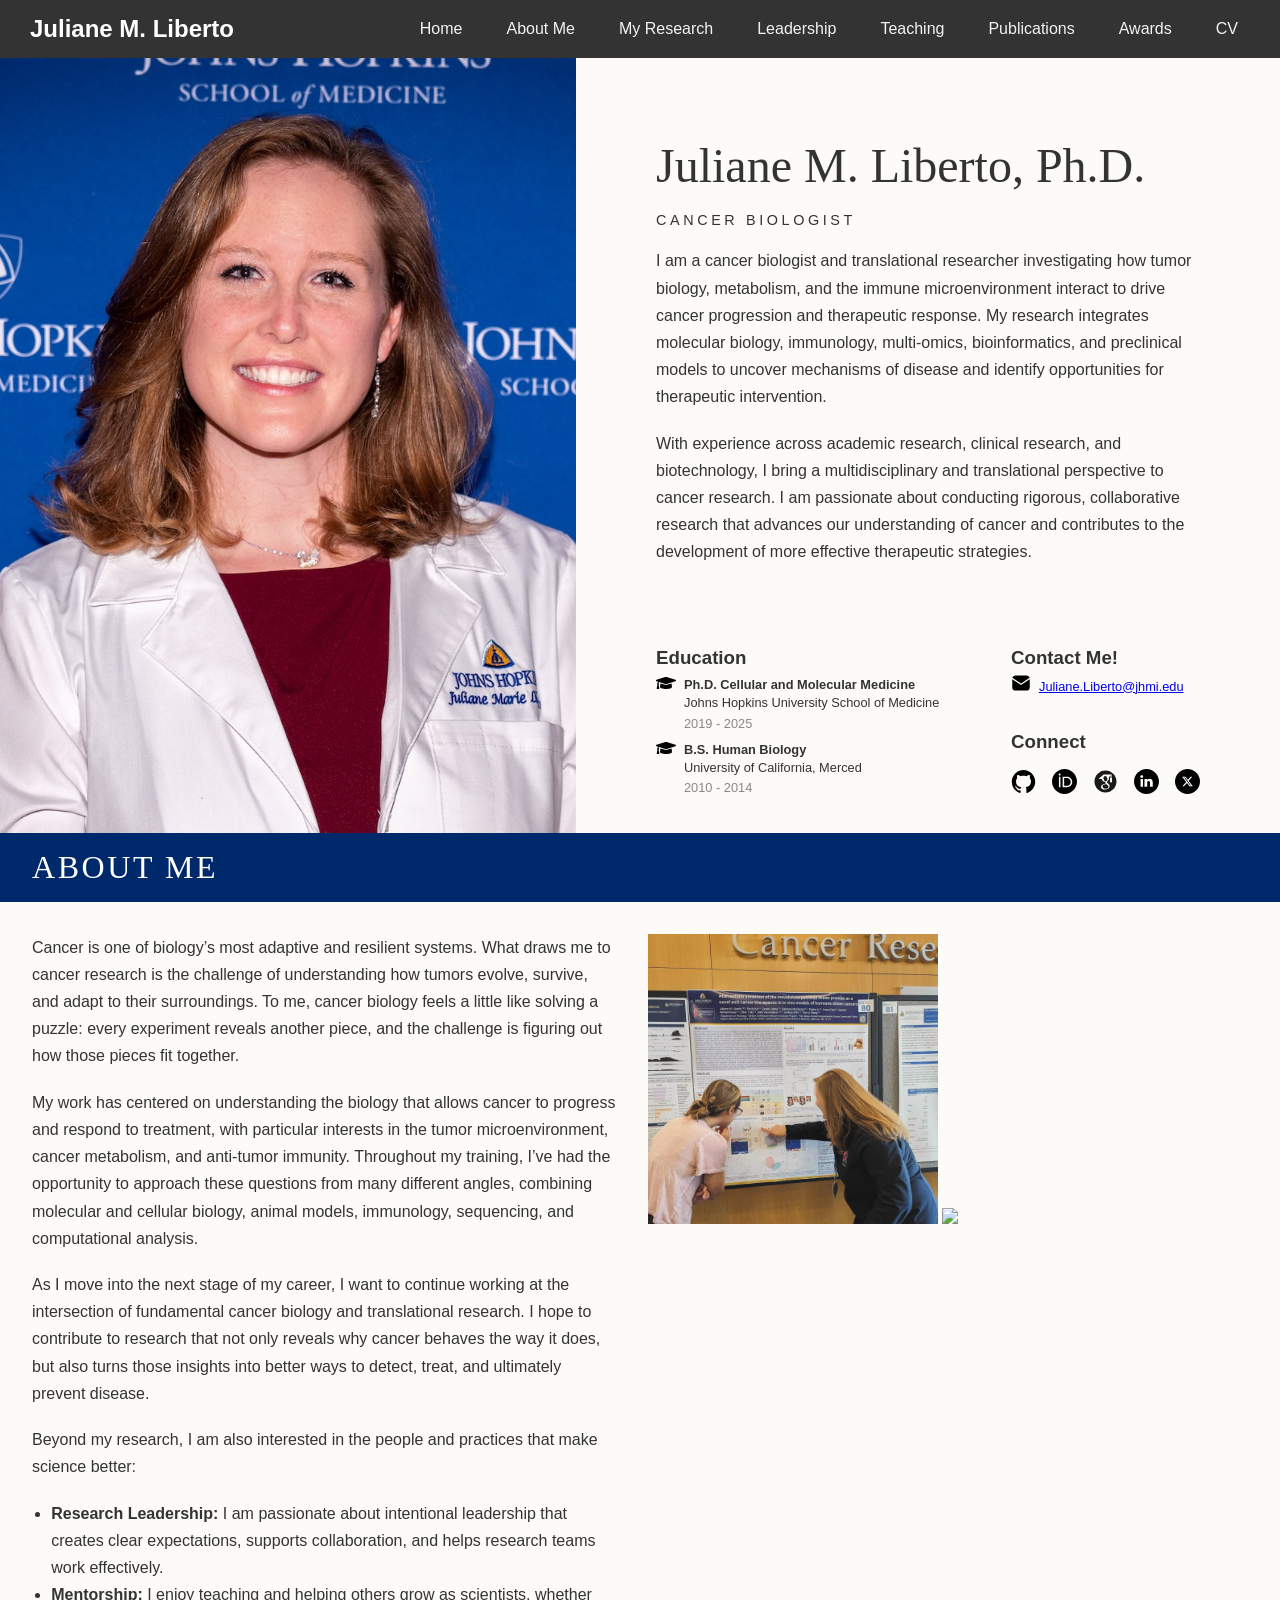
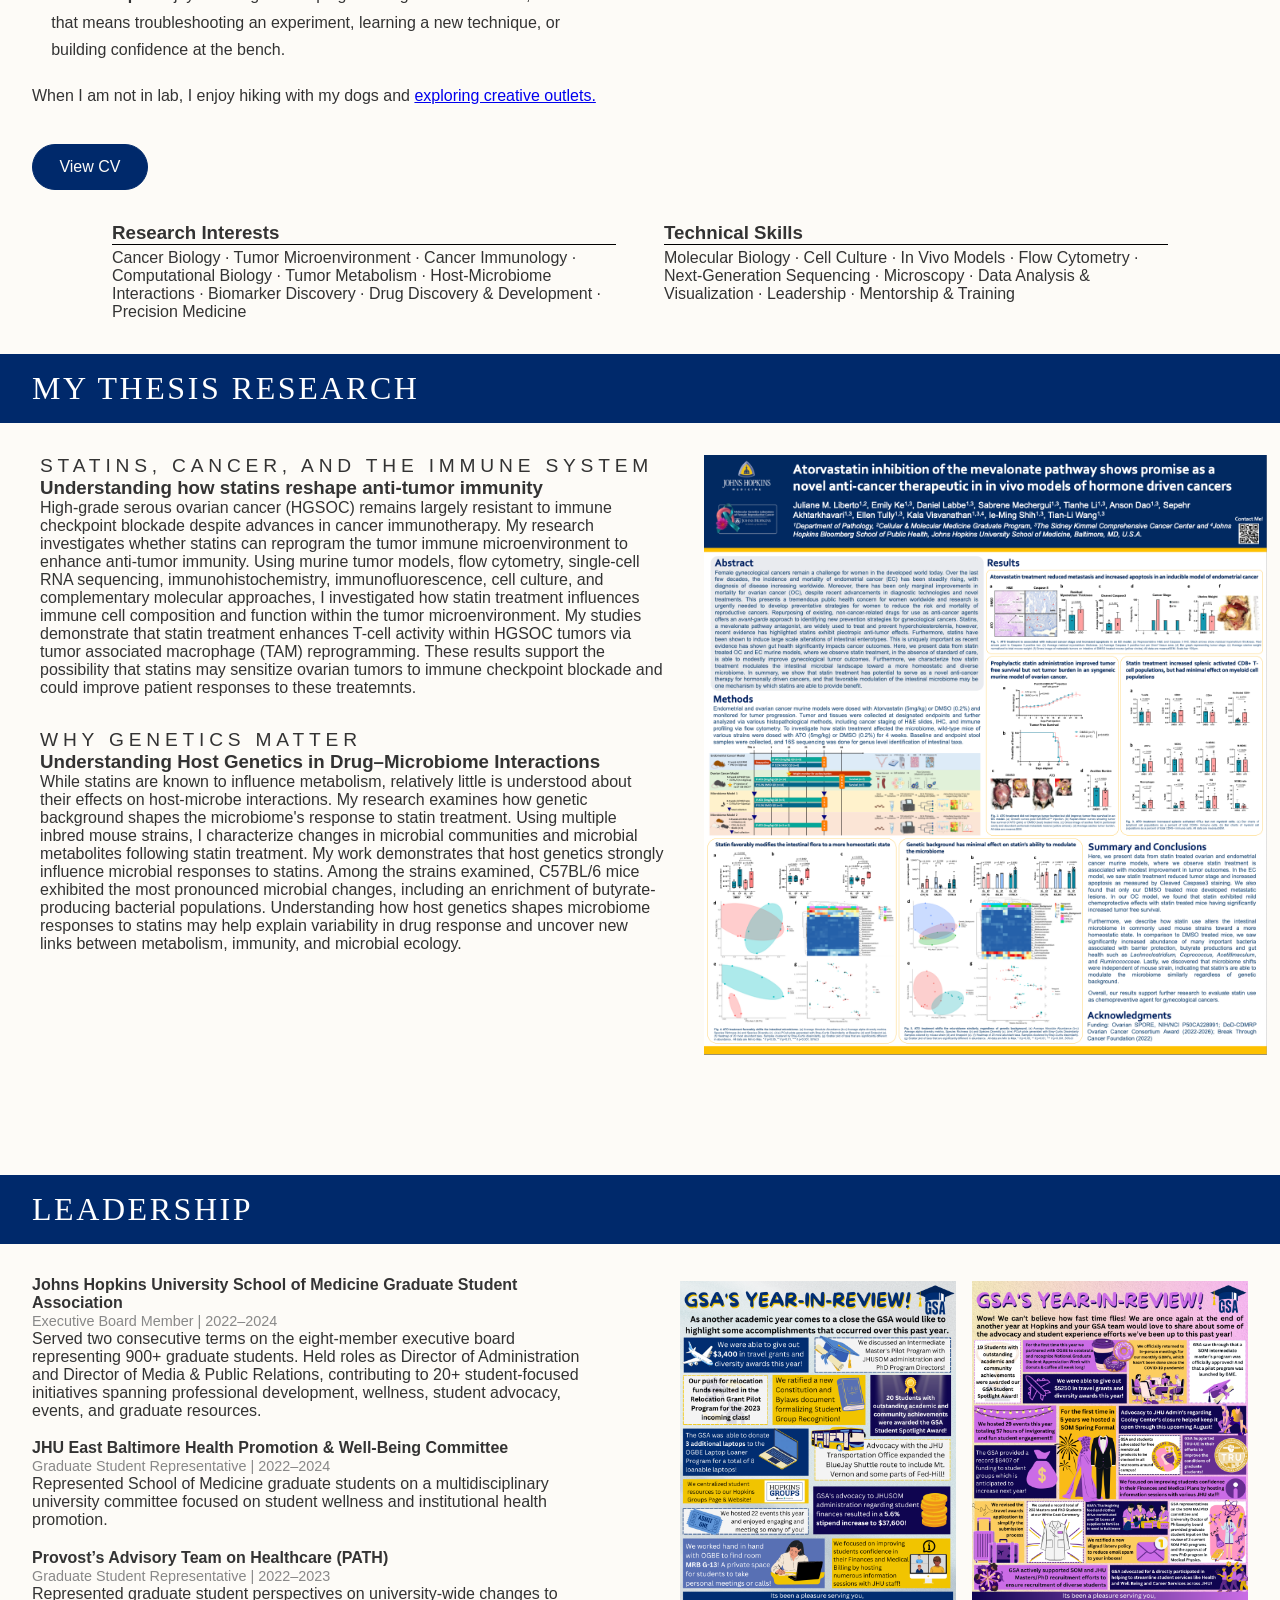
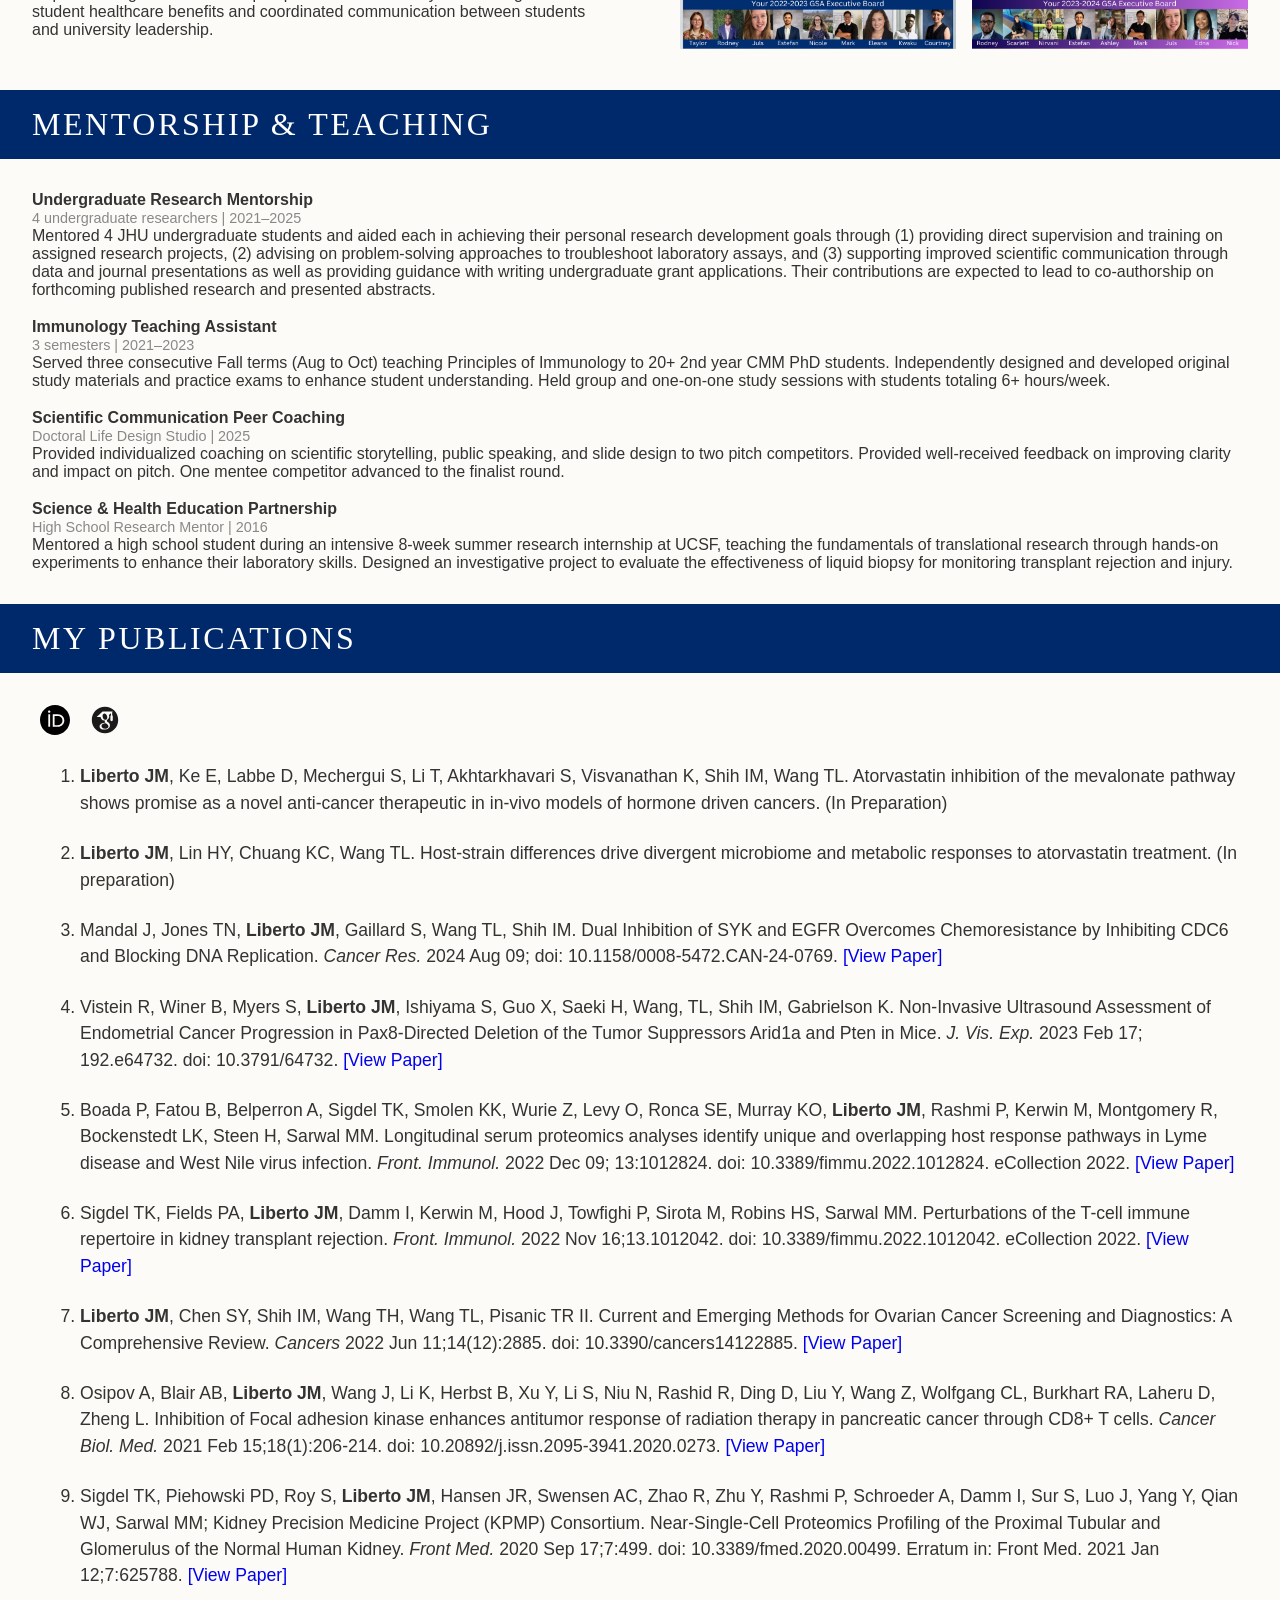
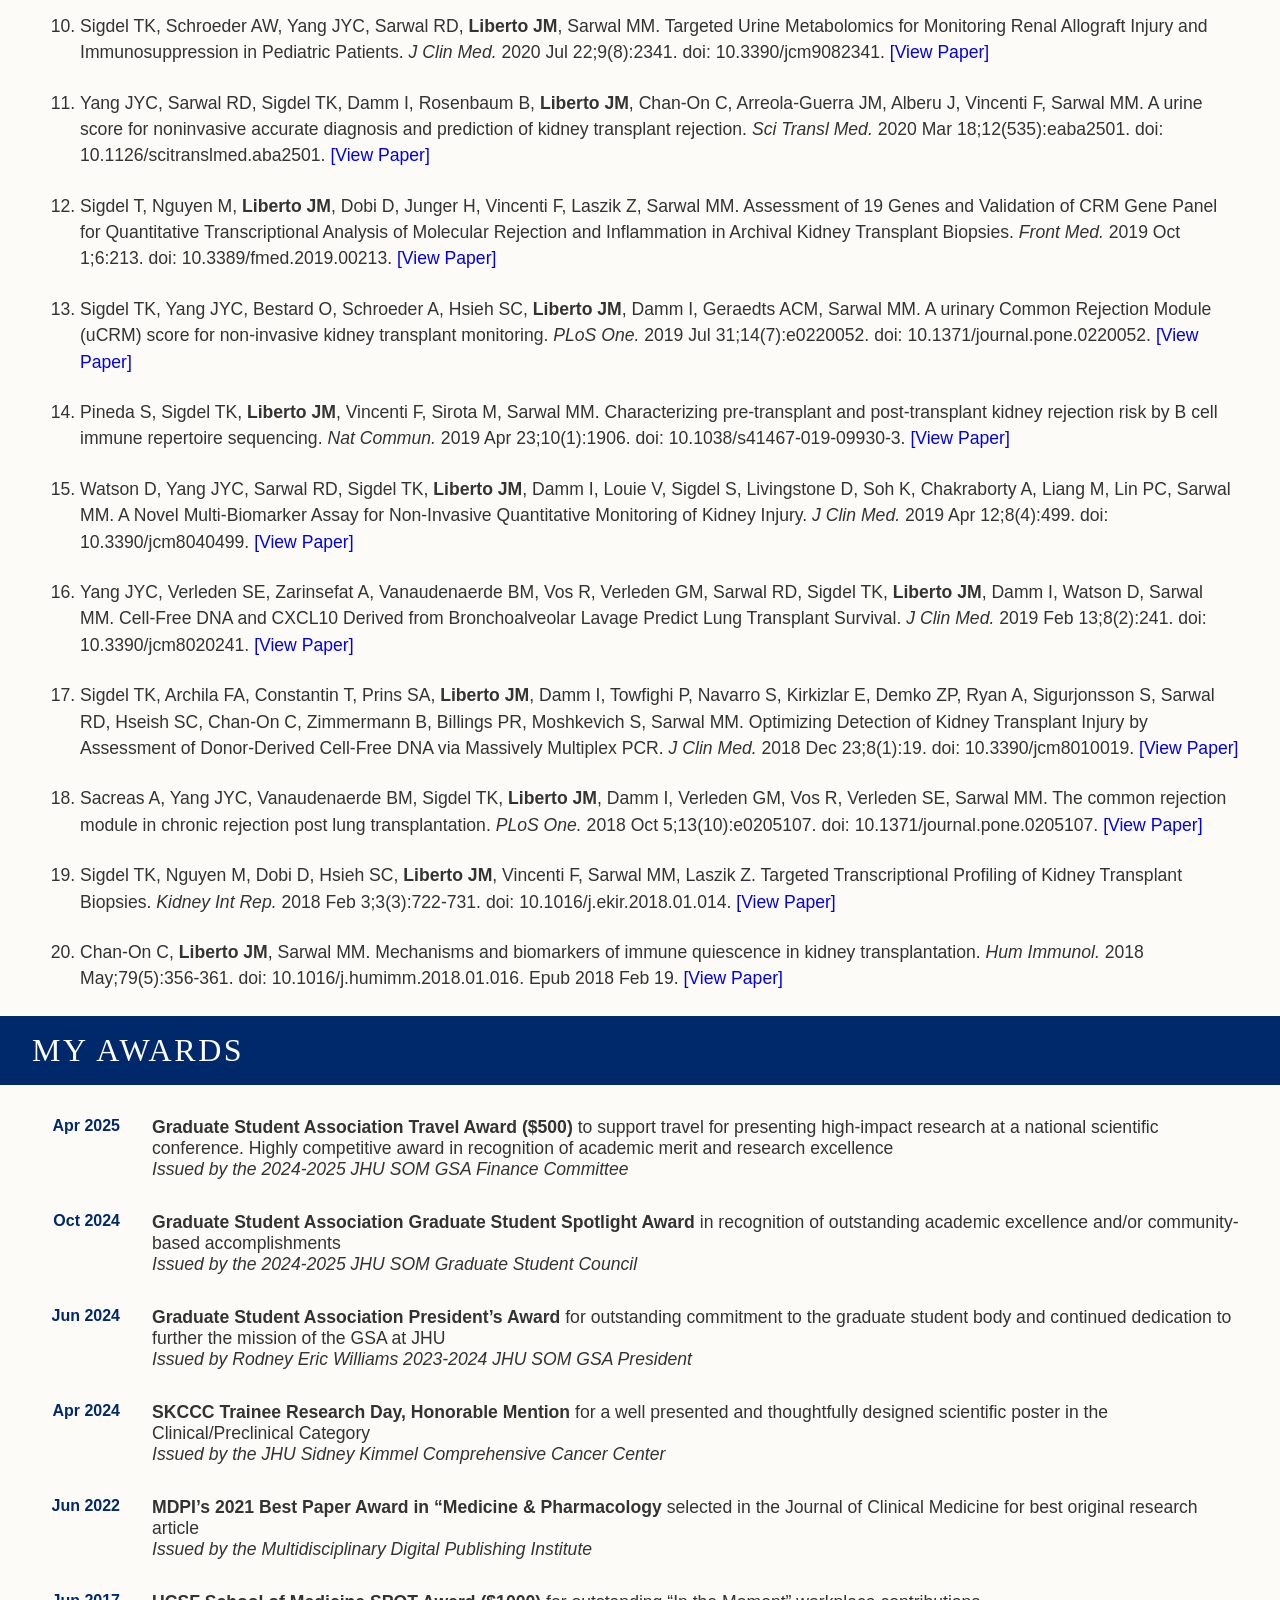
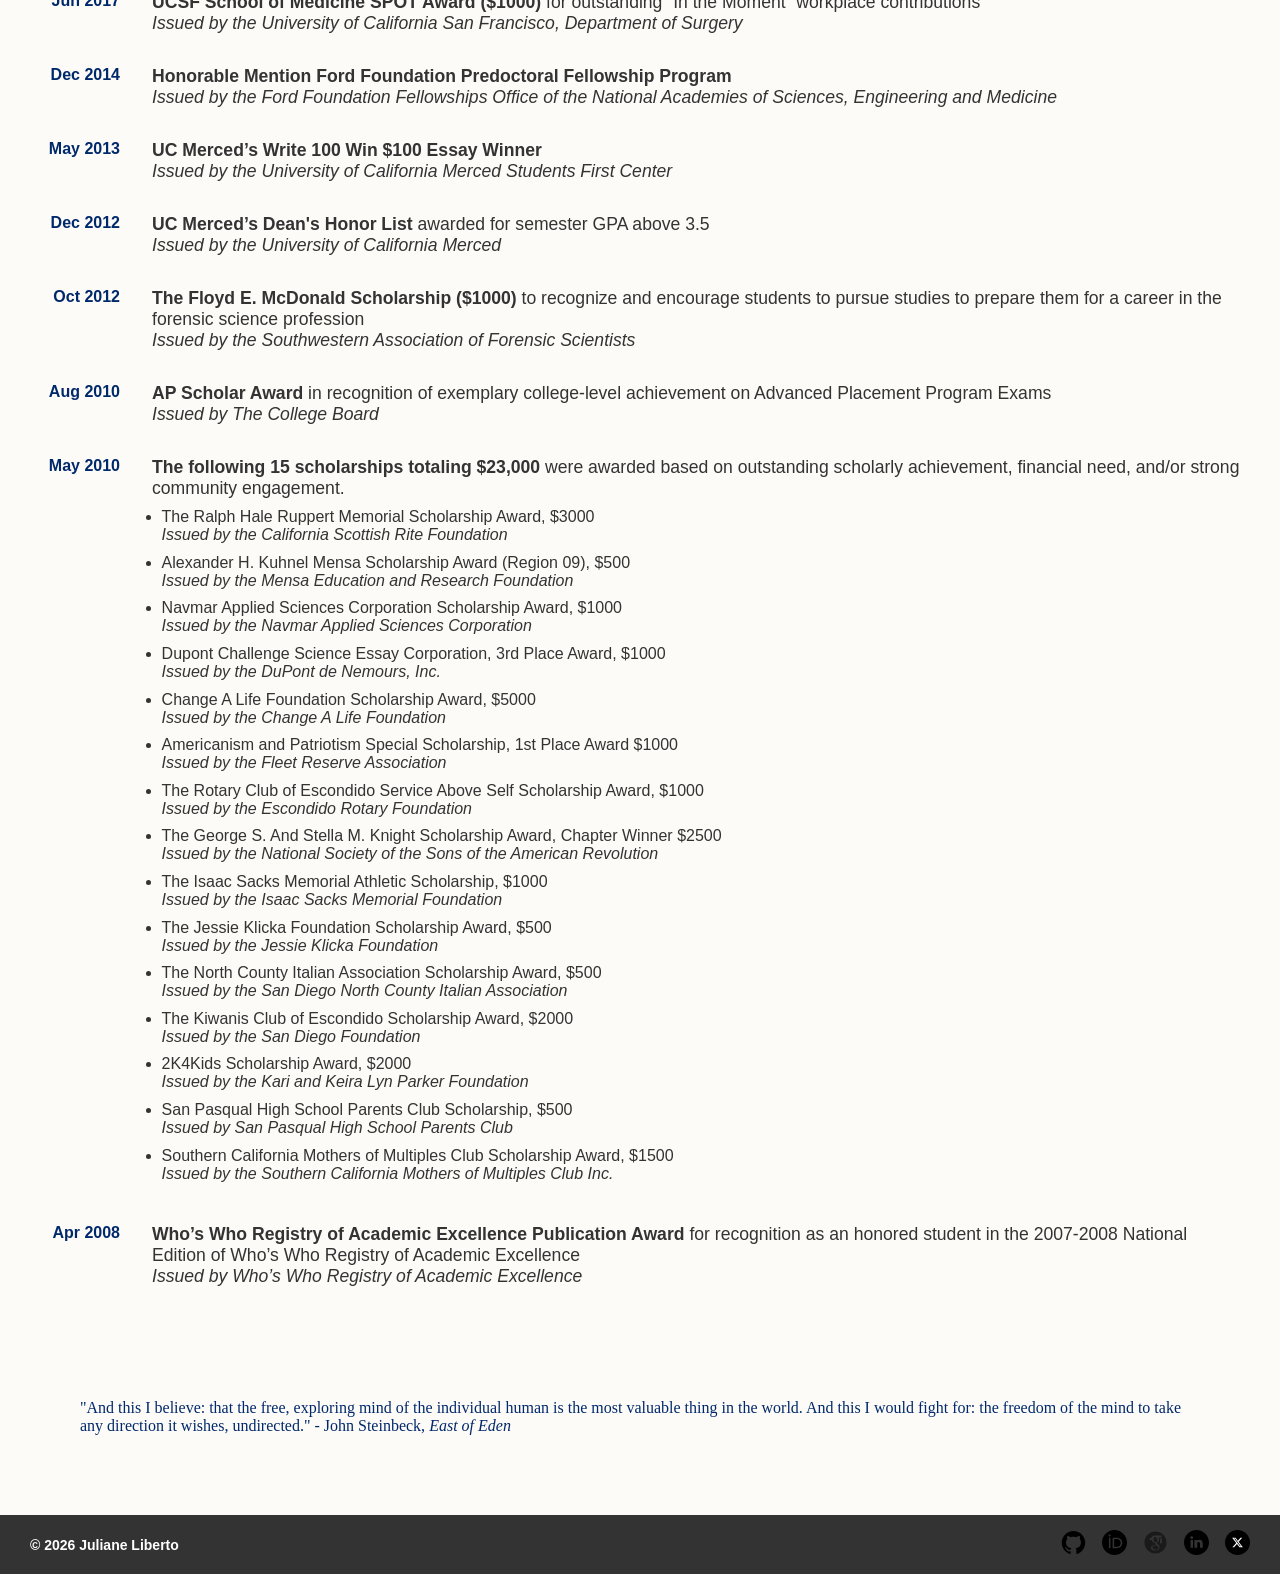
==== commit 4f8f421f: "Update index.html" ====
--- a/index.html
+++ b/index.html
@@ -85,19 +85,27 @@
   <section id="about">
       <h2>About Me</h2>
           <div class="about">
-              <p>Cancer is one of biology’s most adaptive and resilient systems. What draws me to cancer research is the challenge of understanding how tumors evolve, survive, and adapt to their surroundings. To me, cancer biology feels a little like solving a puzzle: every experiment reveals another piece, and the challenge is figuring out how those pieces fit together.</p>
-              <p>My work has centered on understanding the biology that allows cancer to progress and respond to treatment, with particular interests in the tumor microenvironment, cancer metabolism, and anti-tumor immunity. Throughout my training, I’ve had the opportunity to approach these questions from many different angles, combining molecular and cellular biology, animal models, immunology, sequencing, and computational analysis.</p>
-              <p>As I move into the next stage of my career, I want to continue working at the intersection of fundamental cancer biology and translational research. I hope to contribute to research that not only reveals why cancer behaves the way it does, but also turns those insights into better ways to detect, treat, and ultimately prevent disease.</p>
-              <p>
-                  Beyond my research, I am also interested in the people and practices that make science better:
-                  <ul>
-                      <li><strong>Research Leadership: </strong> I am passionate about intentional leadership that creates clear expectations, supports collaboration, and helps research teams work effectively.</li>
-                      <li><strong>Mentorship: </strong>I enjoy teaching and helping others grow as scientists, whether that means troubleshooting an experiment, learning a new technique, or building confidence at the bench.</li>
-                  </ul>
-              </p>
-              <p>When I am not in lab, I enjoy hiking with my dogs and <a href="/art" target="_blank" rel="noopener noreferrer">exploring creative outlets.</a></p>
-              <div class="about-cvlink">
-                  <a href="/cv" target="_blank" rel="noopener noreferrer">View CV</a>
+              <div class="about-top">
+                  <div class="about-text">
+                  <p>Cancer is one of biology’s most adaptive and resilient systems. What draws me to cancer research is the challenge of understanding how tumors evolve, survive, and adapt to their surroundings. To me, cancer biology feels a little like solving a puzzle: every experiment reveals another piece, and the challenge is figuring out how those pieces fit together.</p>
+                  <p>My work has centered on understanding the biology that allows cancer to progress and respond to treatment, with particular interests in the tumor microenvironment, cancer metabolism, and anti-tumor immunity. Throughout my training, I’ve had the opportunity to approach these questions from many different angles, combining molecular and cellular biology, animal models, immunology, sequencing, and computational analysis.</p>
+                  <p>As I move into the next stage of my career, I want to continue working at the intersection of fundamental cancer biology and translational research. I hope to contribute to research that not only reveals why cancer behaves the way it does, but also turns those insights into better ways to detect, treat, and ultimately prevent disease.</p>
+                  <p>
+                      Beyond my research, I am also interested in the people and practices that make science better:
+                      <ul>
+                          <li><strong>Research Leadership: </strong> I am passionate about intentional leadership that creates clear expectations, supports collaboration, and helps research teams work effectively.</li>
+                          <li><strong>Mentorship: </strong>I enjoy teaching and helping others grow as scientists, whether that means troubleshooting an experiment, learning a new technique, or building confidence at the bench.</li>
+                      </ul>
+                  </p>
+                  <p>When I am not in lab, I enjoy hiking with my dogs and <a href="/art" target="_blank" rel="noopener noreferrer">exploring creative outlets.</a></p>
+                  <div class="about-cvlink">
+                      <a href="/cv" target="_blank" rel="noopener noreferrer">View CV</a>
+                  </div>
+              </div>
+              <div class="about-img">
+                <img src="assets/documents/SKCCC.jpg">
+                <img src="assets/documents/AACR.png">
+              </div>
               </div>
               <div class="about-bottom">
                   <div class="about-bottom-info">
--- a/assets/css/style-home.css
+++ b/assets/css/style-home.css
@@ -246,19 +246,34 @@
   padding-right: 2rem;
   padding-top: 0rem;
   padding-bottom: 2rem;
-}
-
-.about p {
+  
+}
+
+.about-top {
+  display: grid;
+  gap: 2rem;
+  grid-template-columns: 1fr 600px;
+}
+.about-img {
+  margin-right: 2rem;
+}
+.about-img img {
+  width: 290px;
+  max-width: 100%;
+  height: auto;
+}
+
+.about-text p {
   margin-bottom: 1.2rem;
   line-height: 1.7;
 }
 
-.about ul {
+.about-text ul {
   margin-bottom: 1.2rem;
   padding-left: 1.2rem
 }
 
-.about li {
+.about-text li {
   line-height: 1.7;
 }
 
@@ -468,7 +483,6 @@
   font-family: "Cormorant Garamond", serif;
   font-size: 1rem;
   padding: 5rem;
-  border-left: 1px solid var(--text);
 }
 
 .foot-quote em {
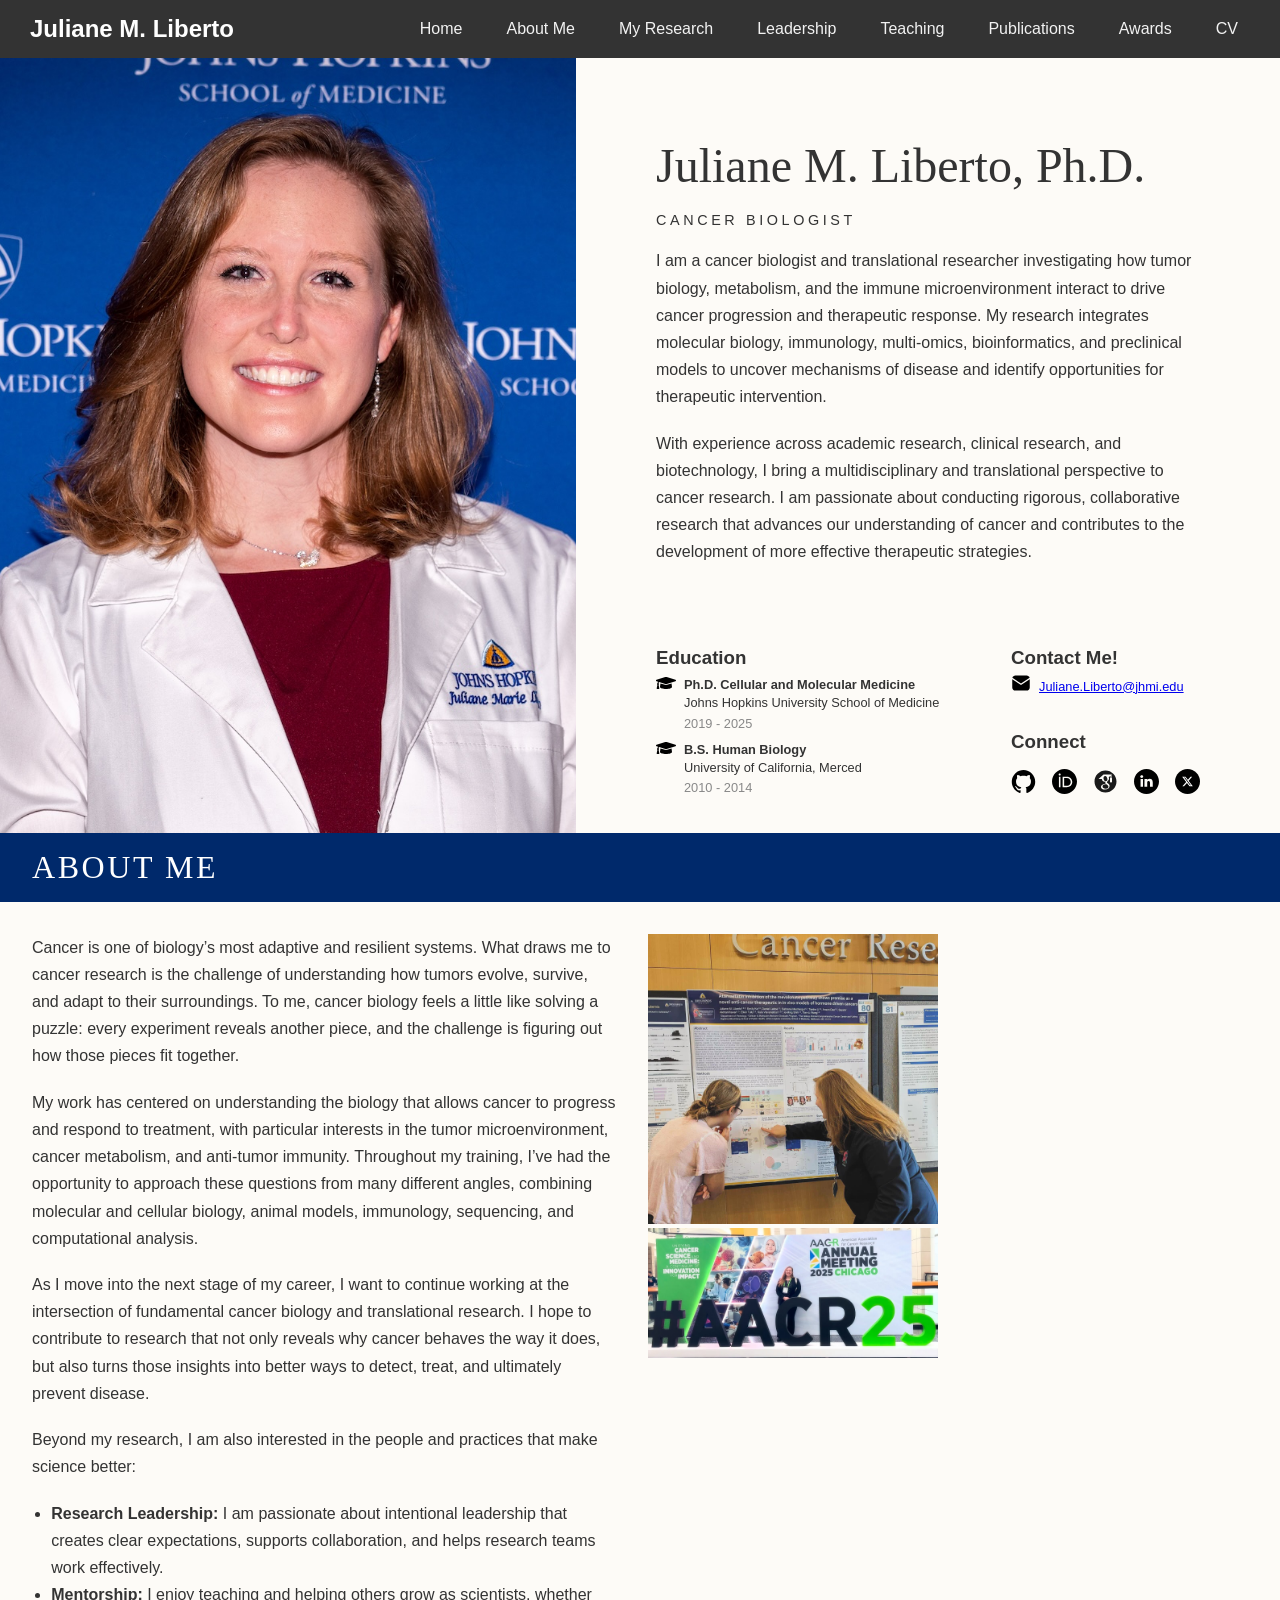
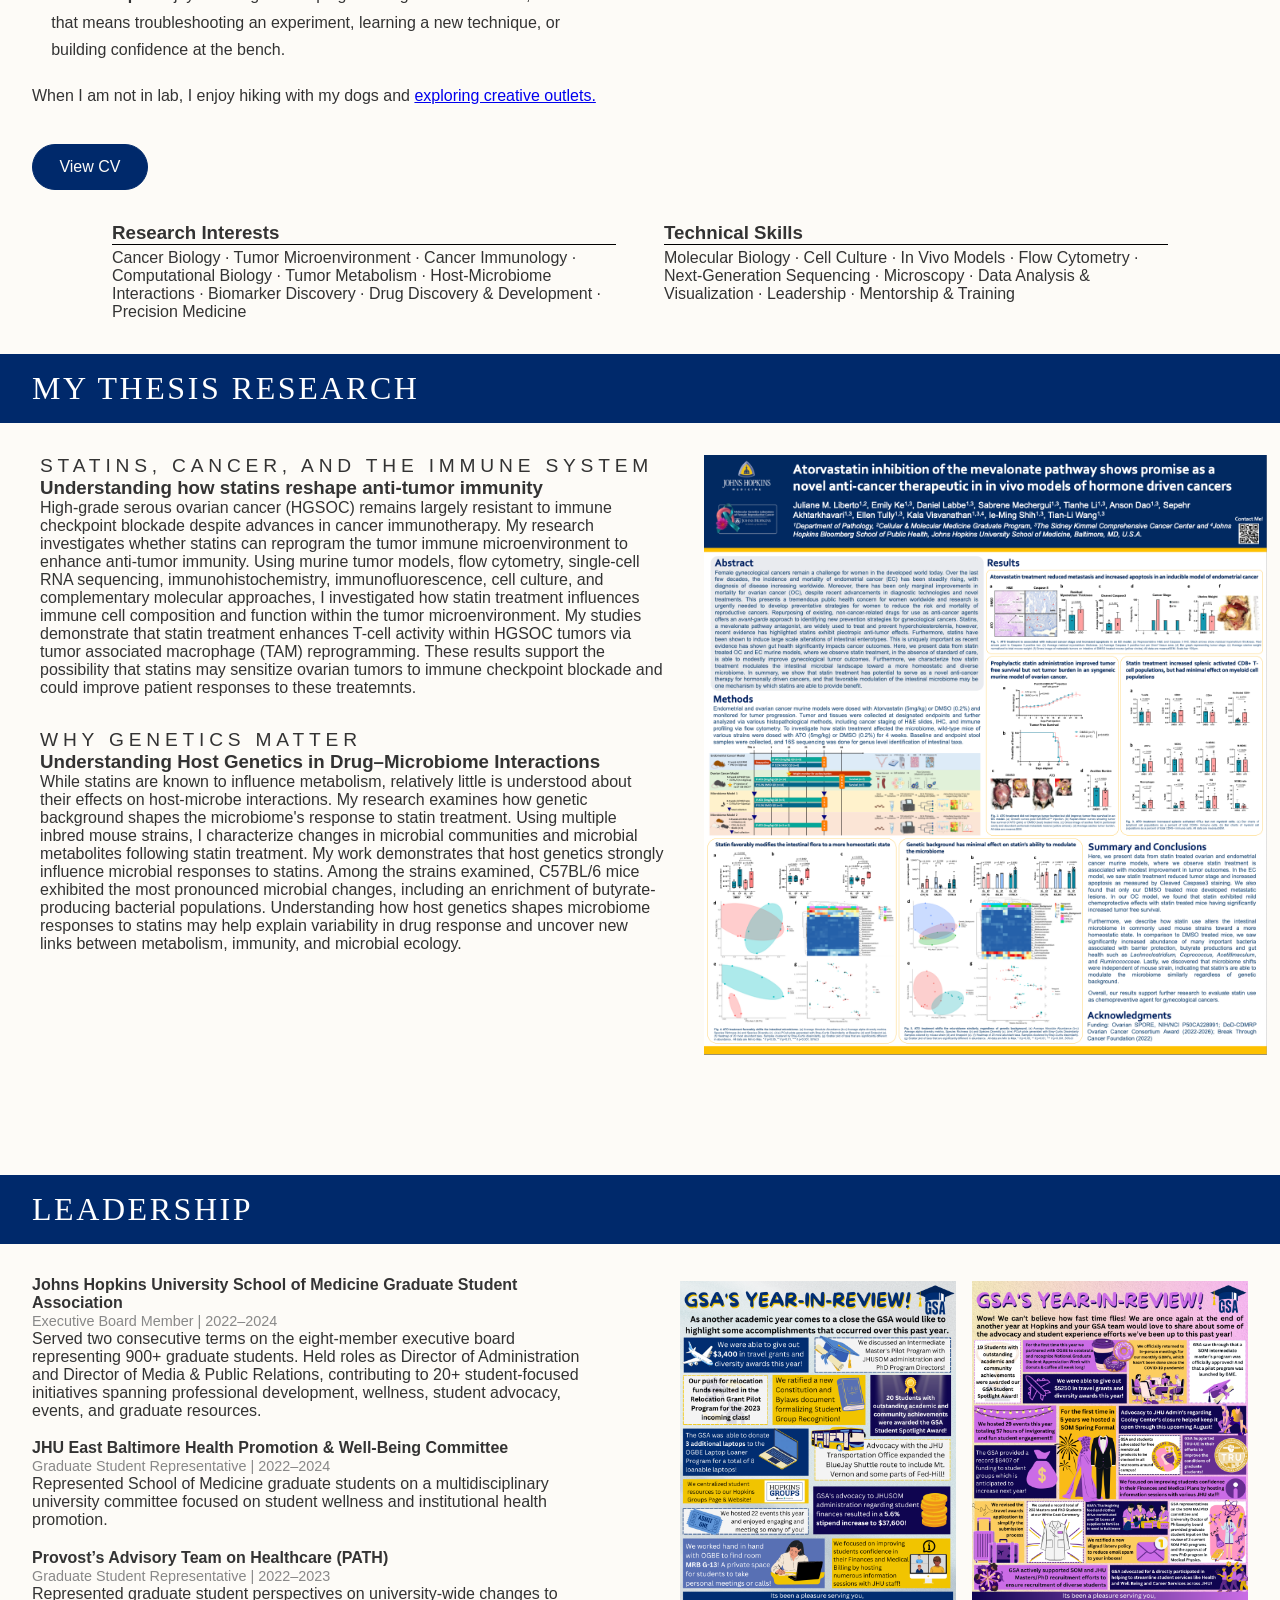
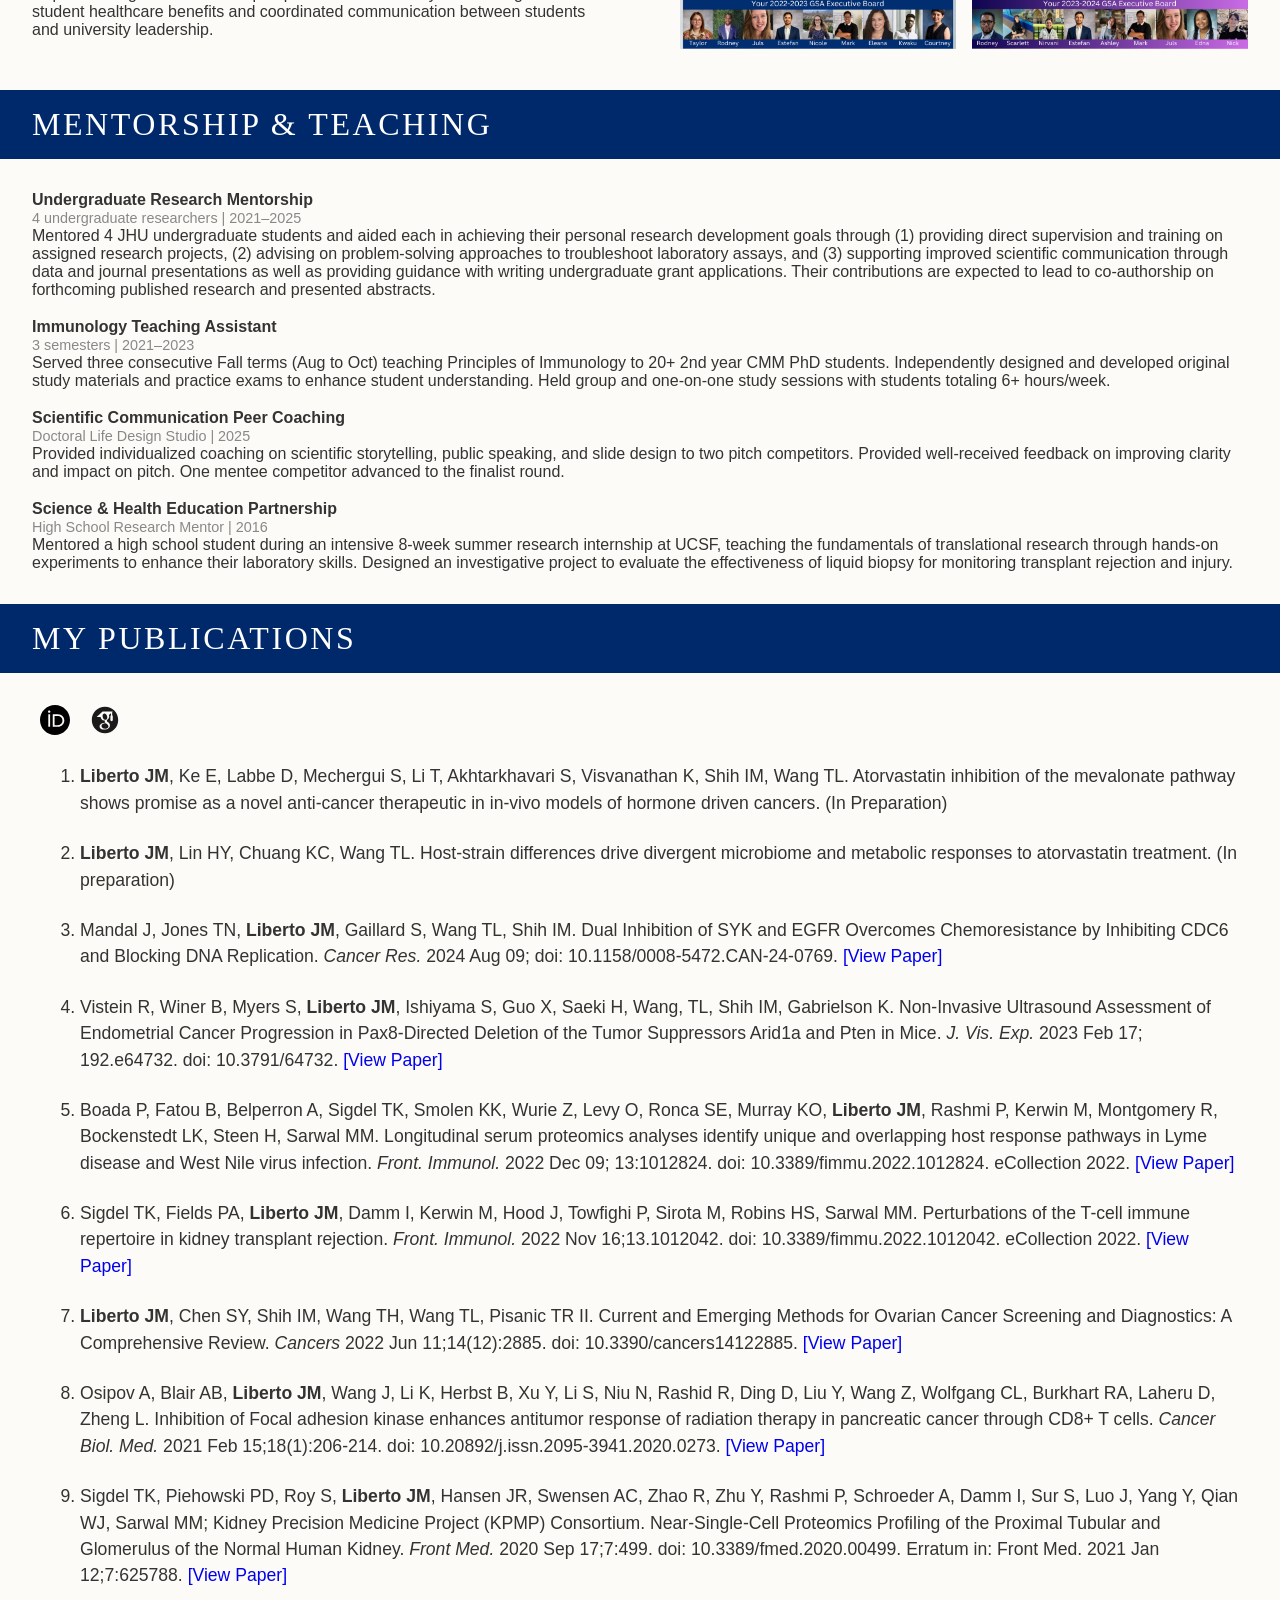
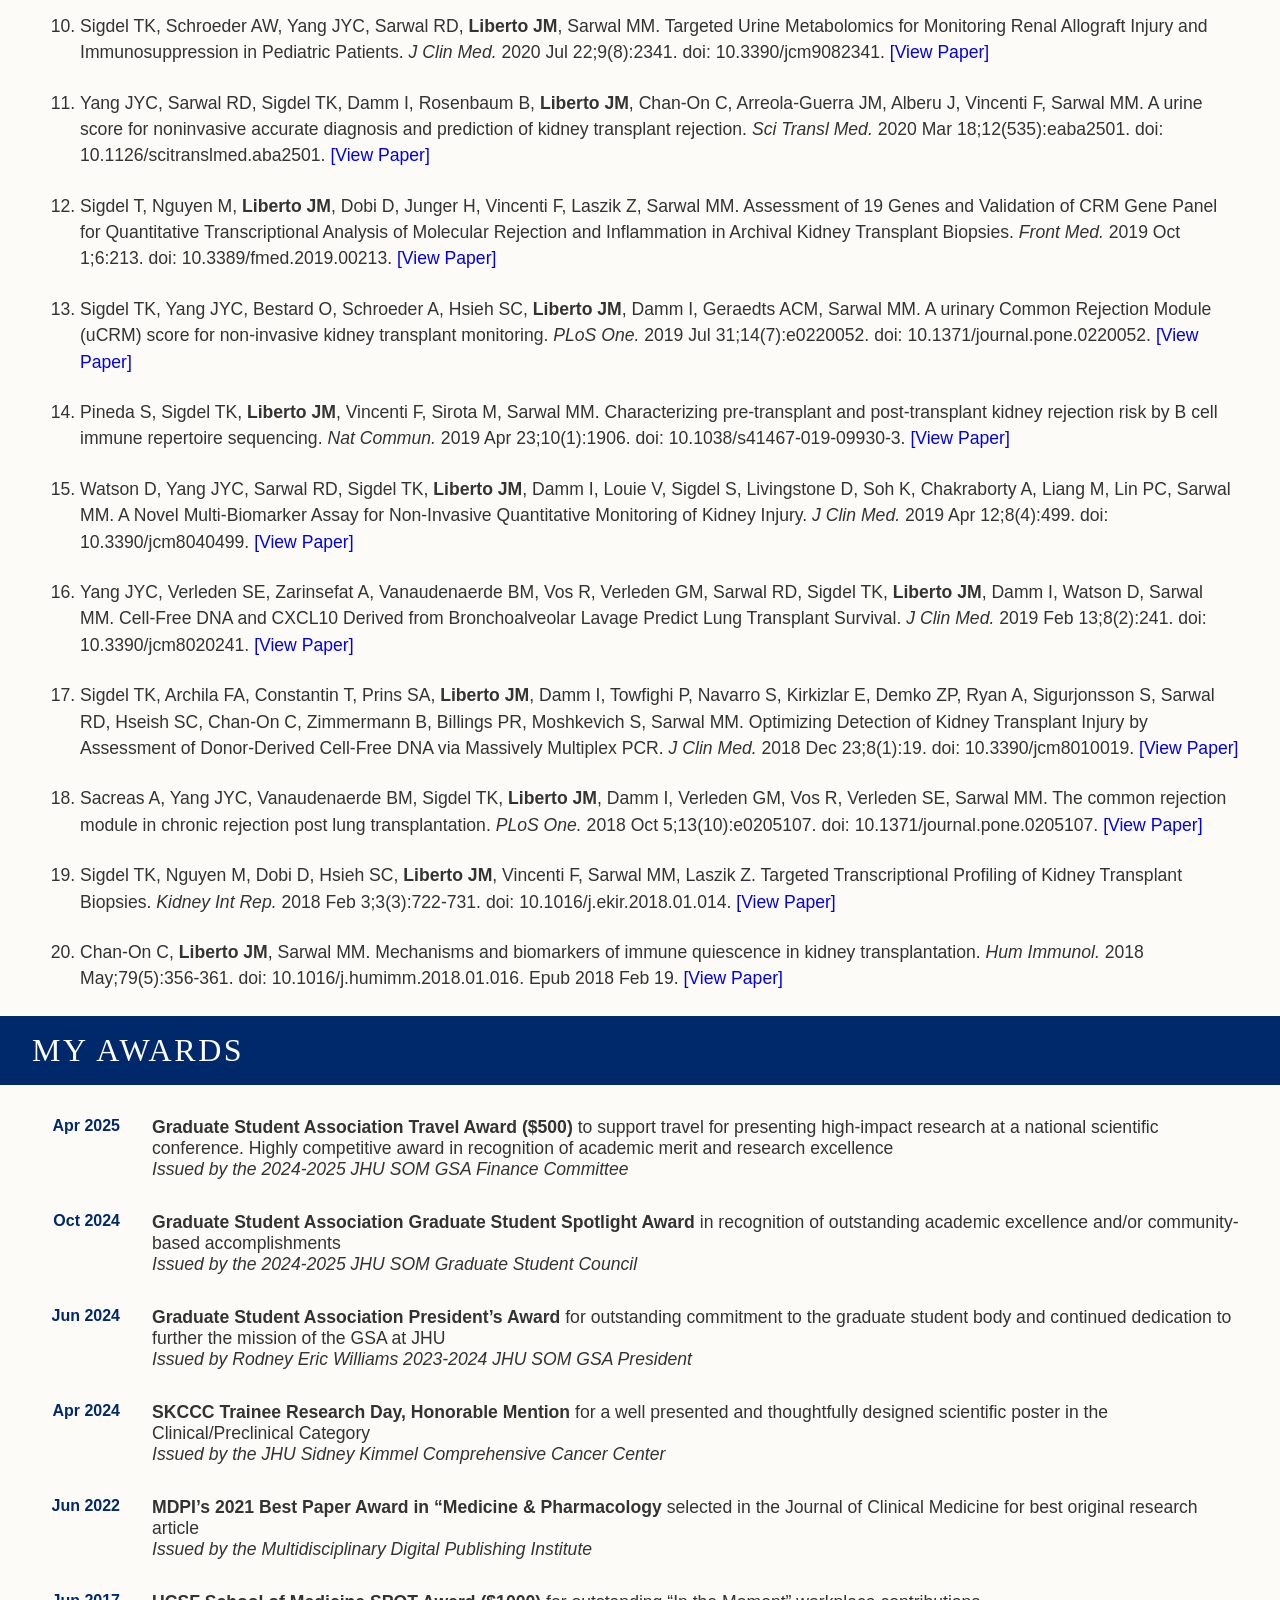
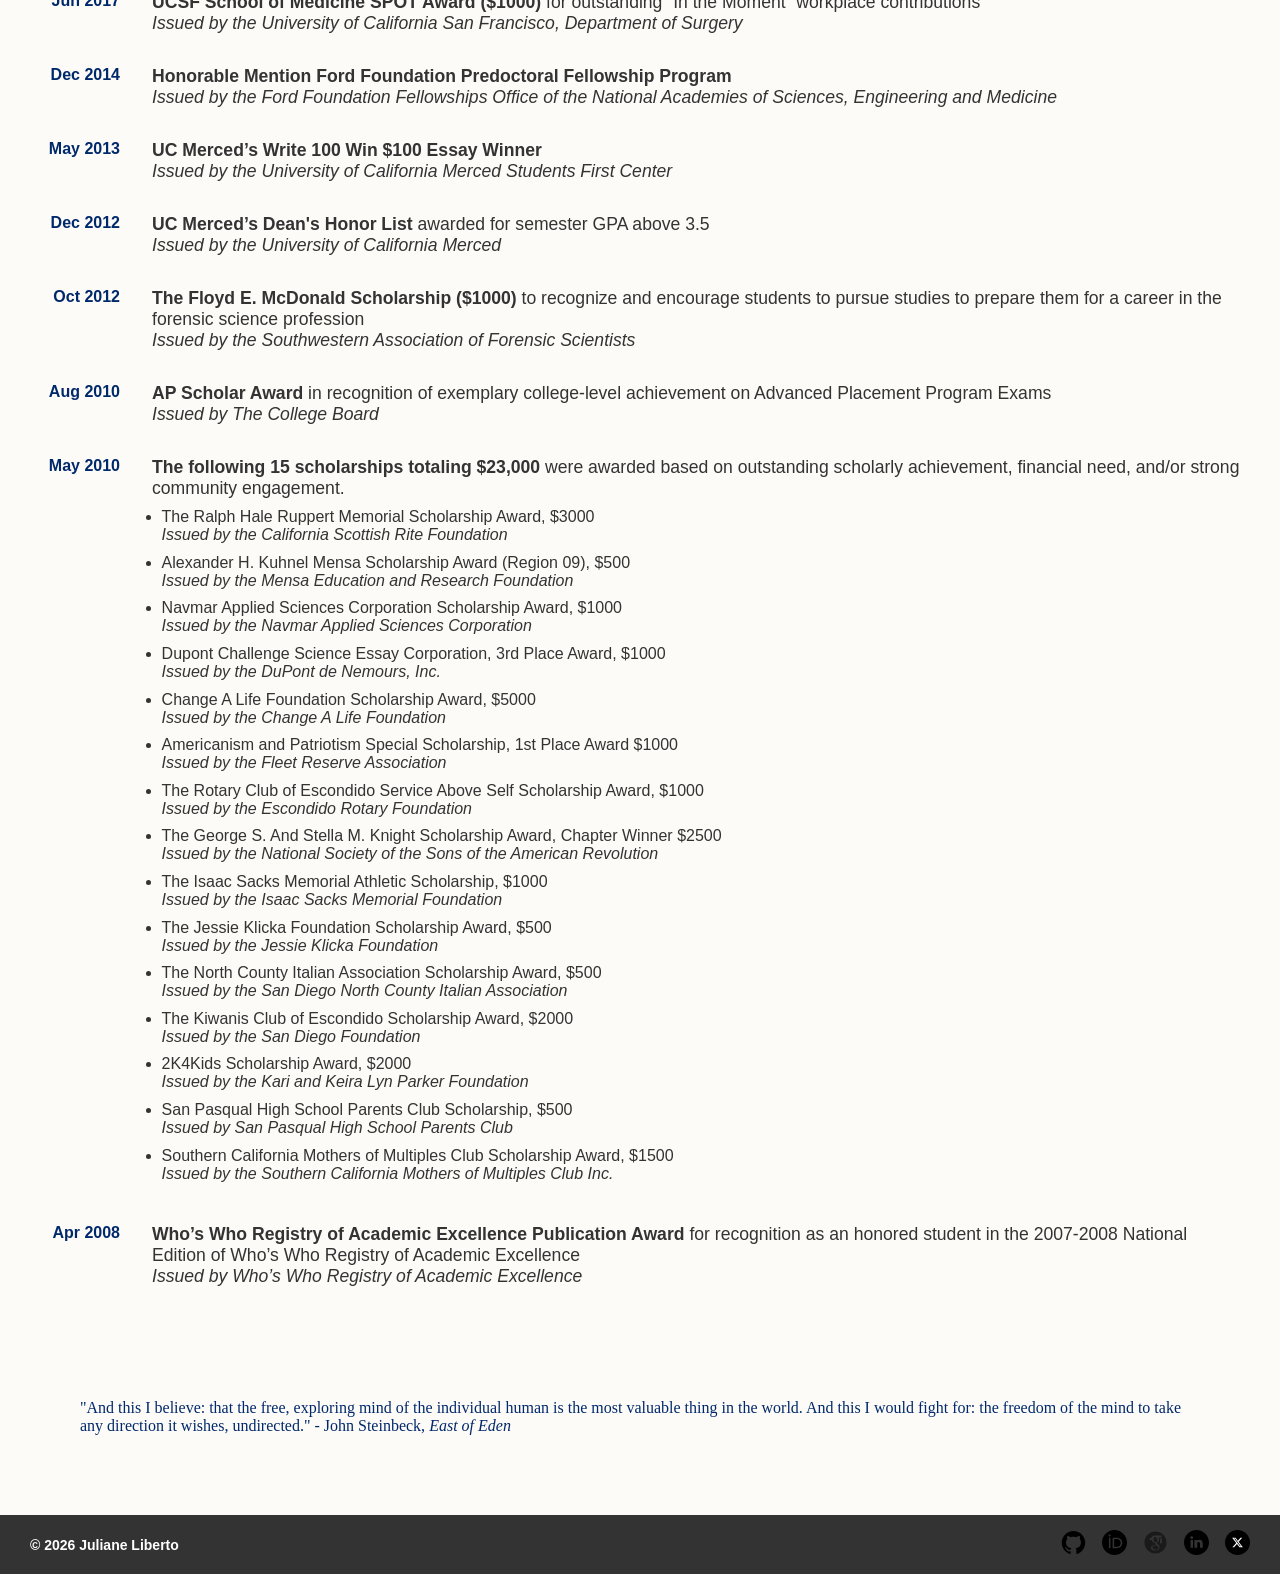
==== commit fc7a8b9c: "Update index.html" ====
--- a/index.html
+++ b/index.html
@@ -104,7 +104,7 @@
               </div>
               <div class="about-img">
                 <img src="assets/documents/SKCCC.jpg">
-                <img src="assets/documents/AACR.png">
+                <img src="assets/documents/AACR.jpg">
               </div>
               </div>
               <div class="about-bottom">
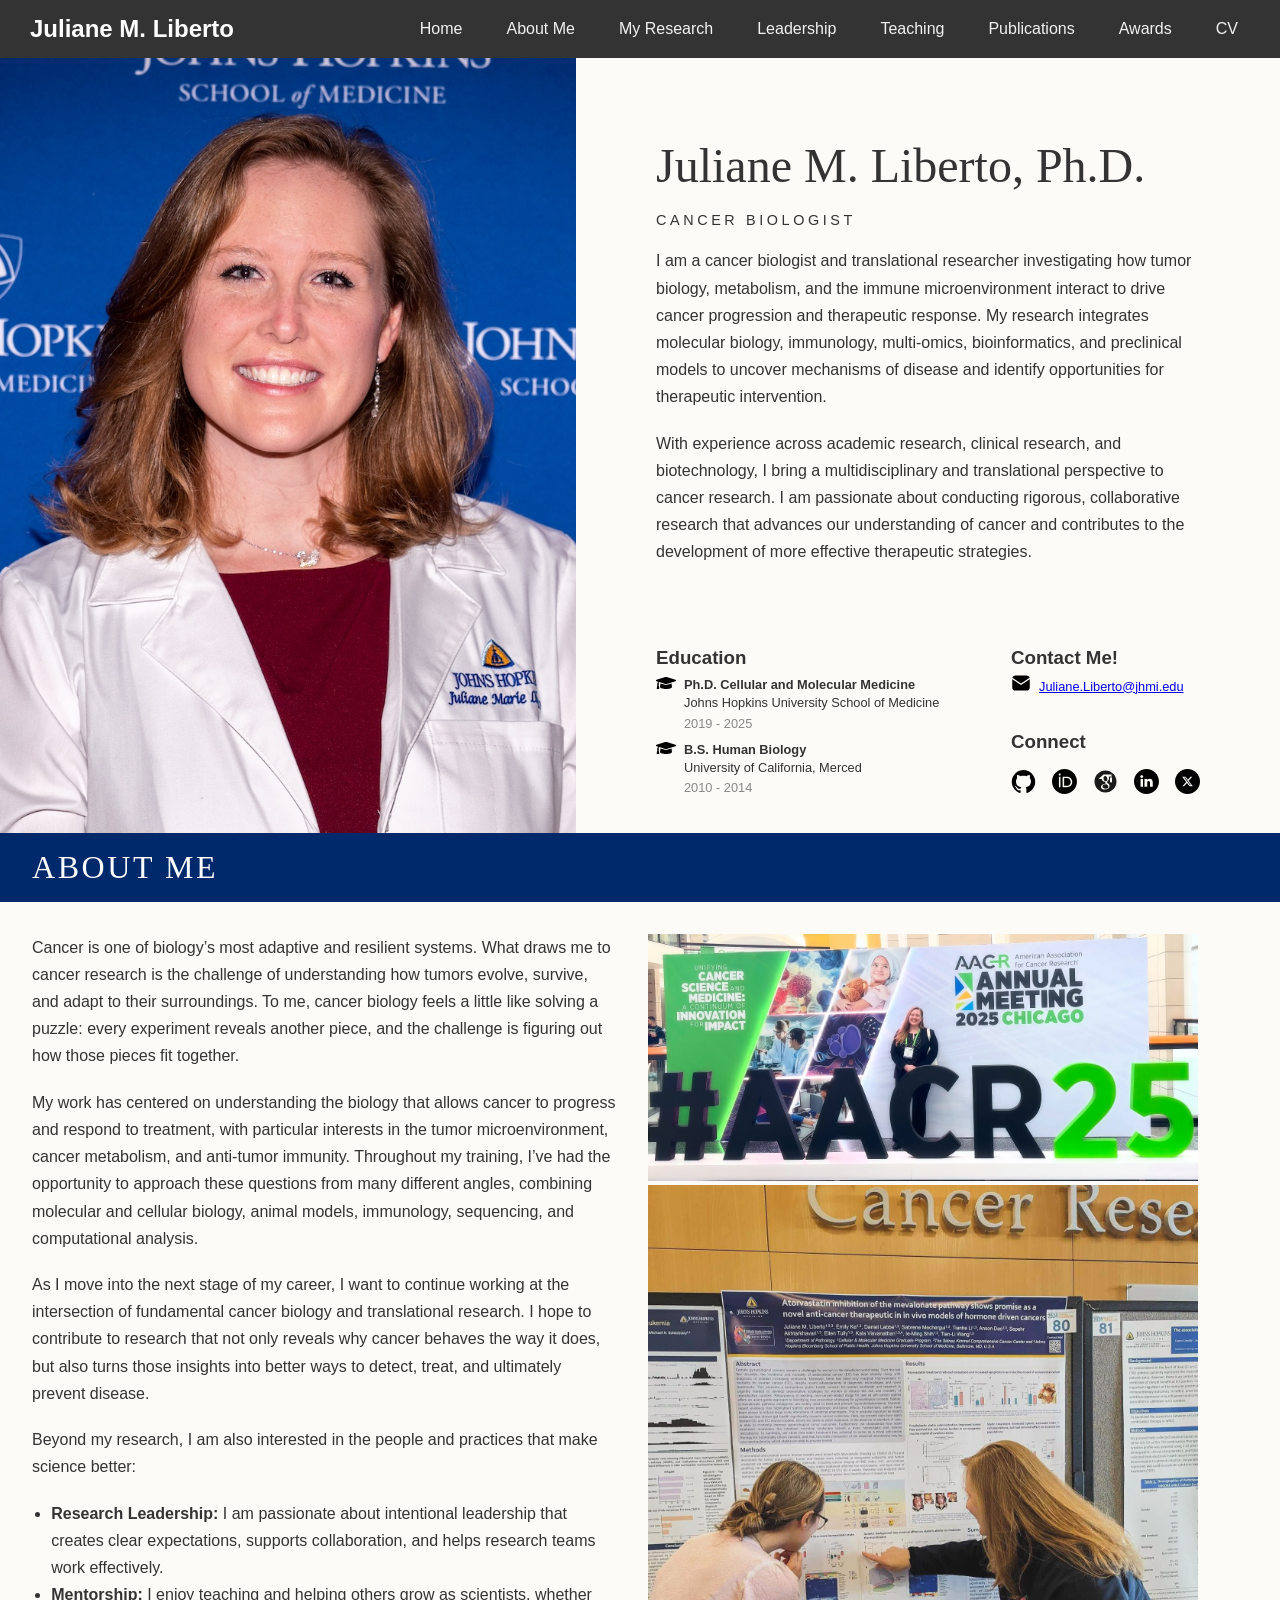
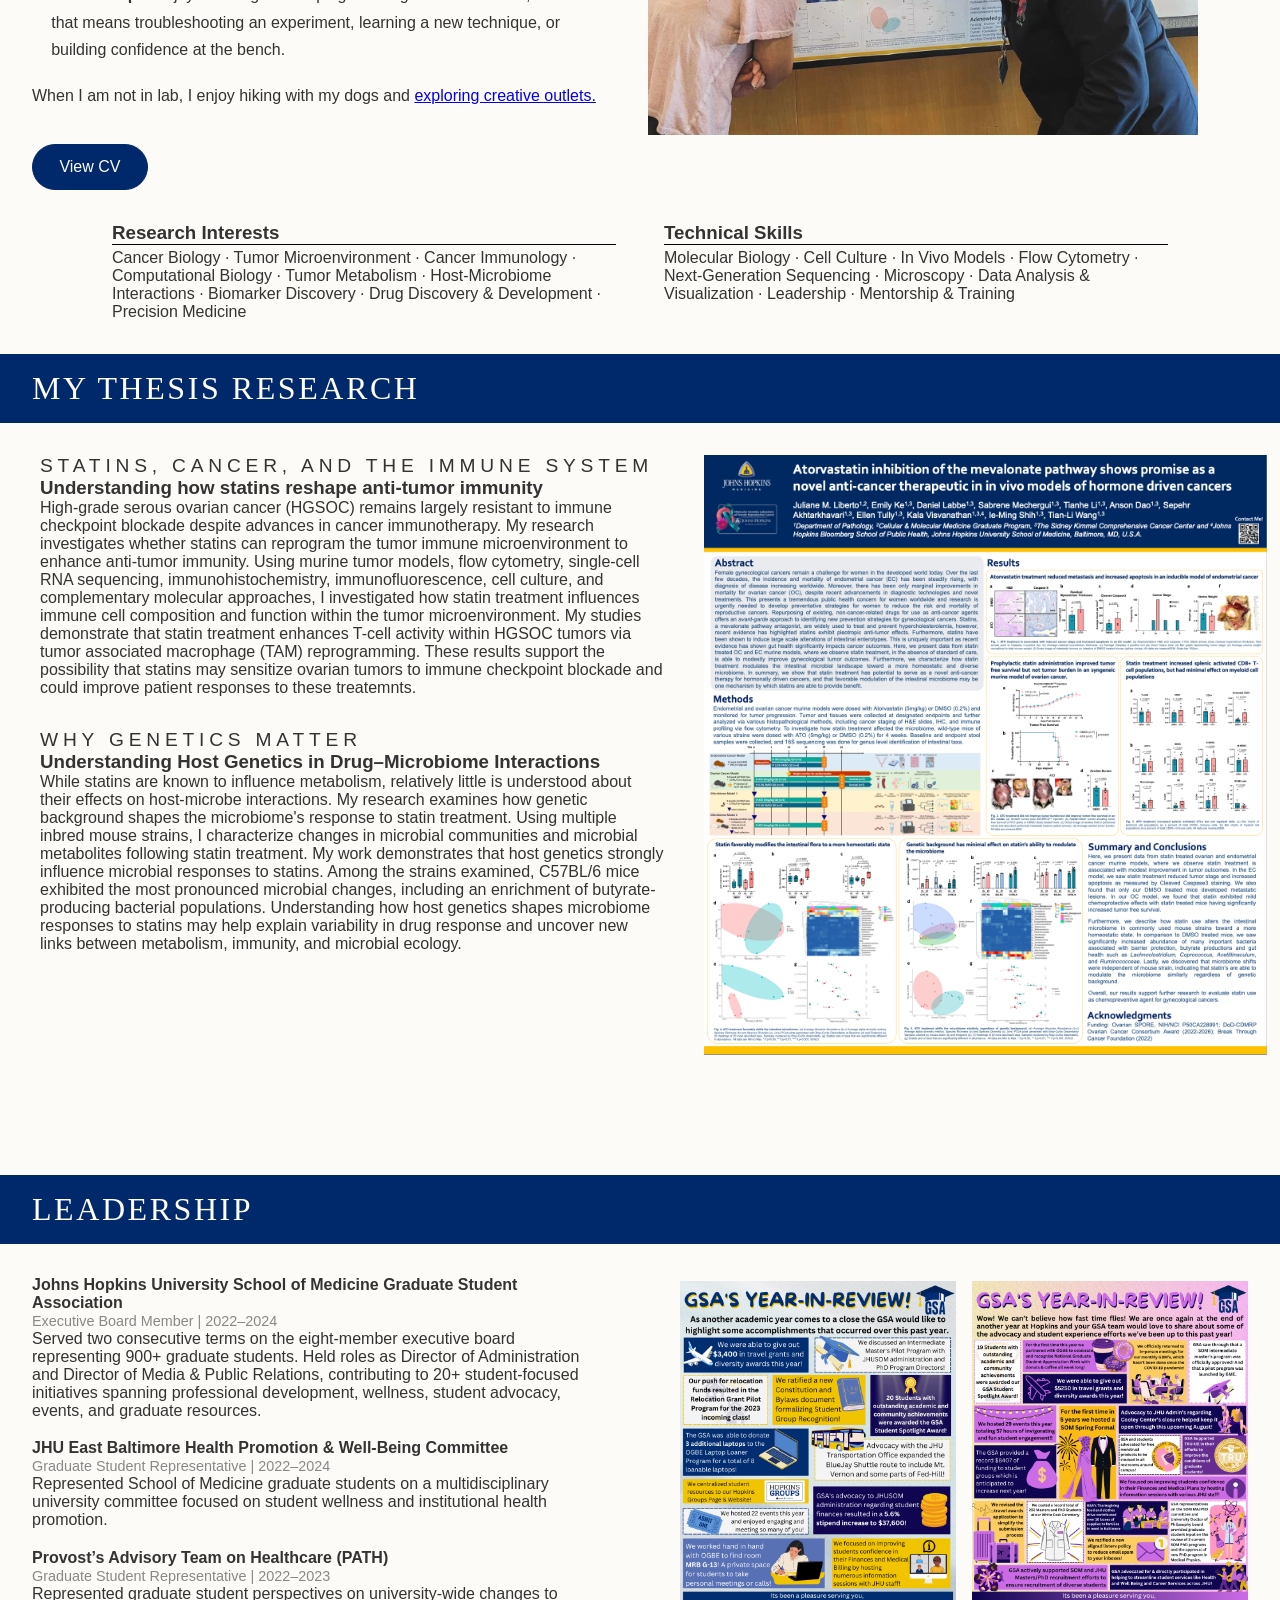
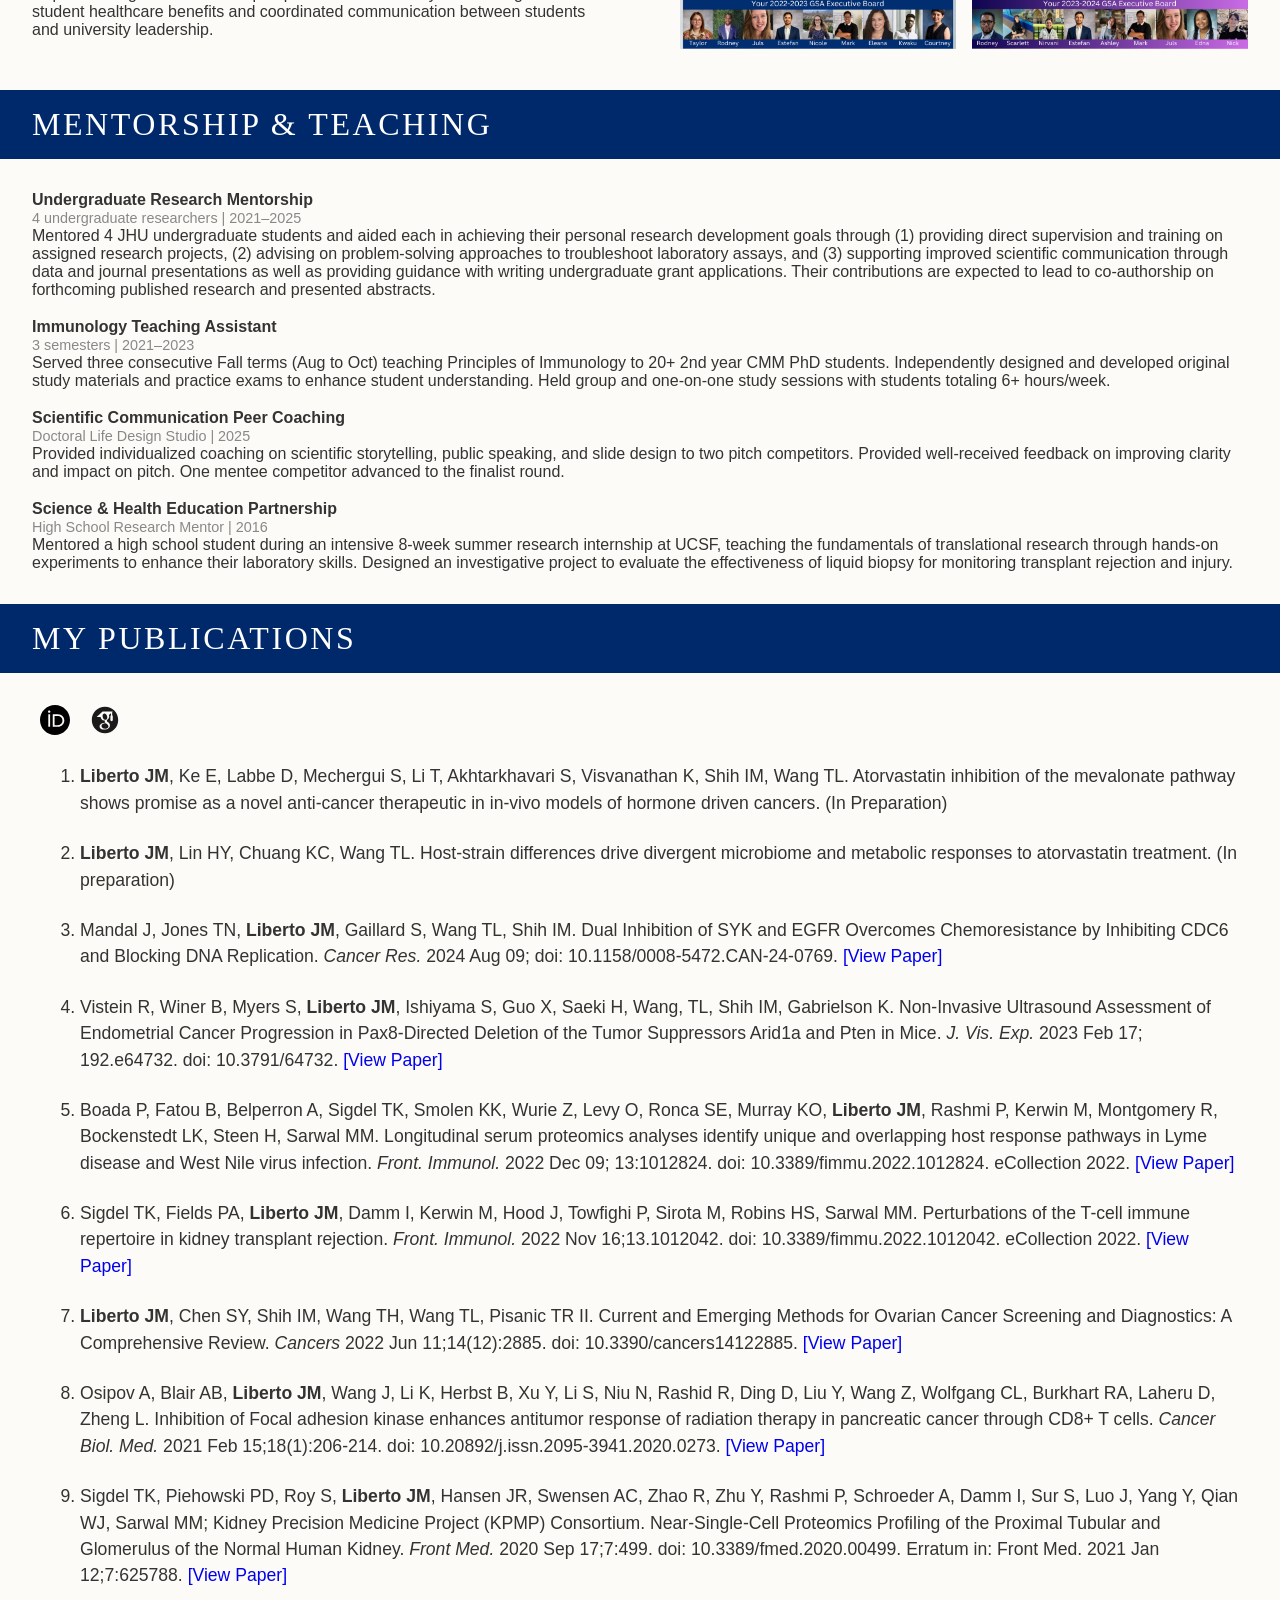
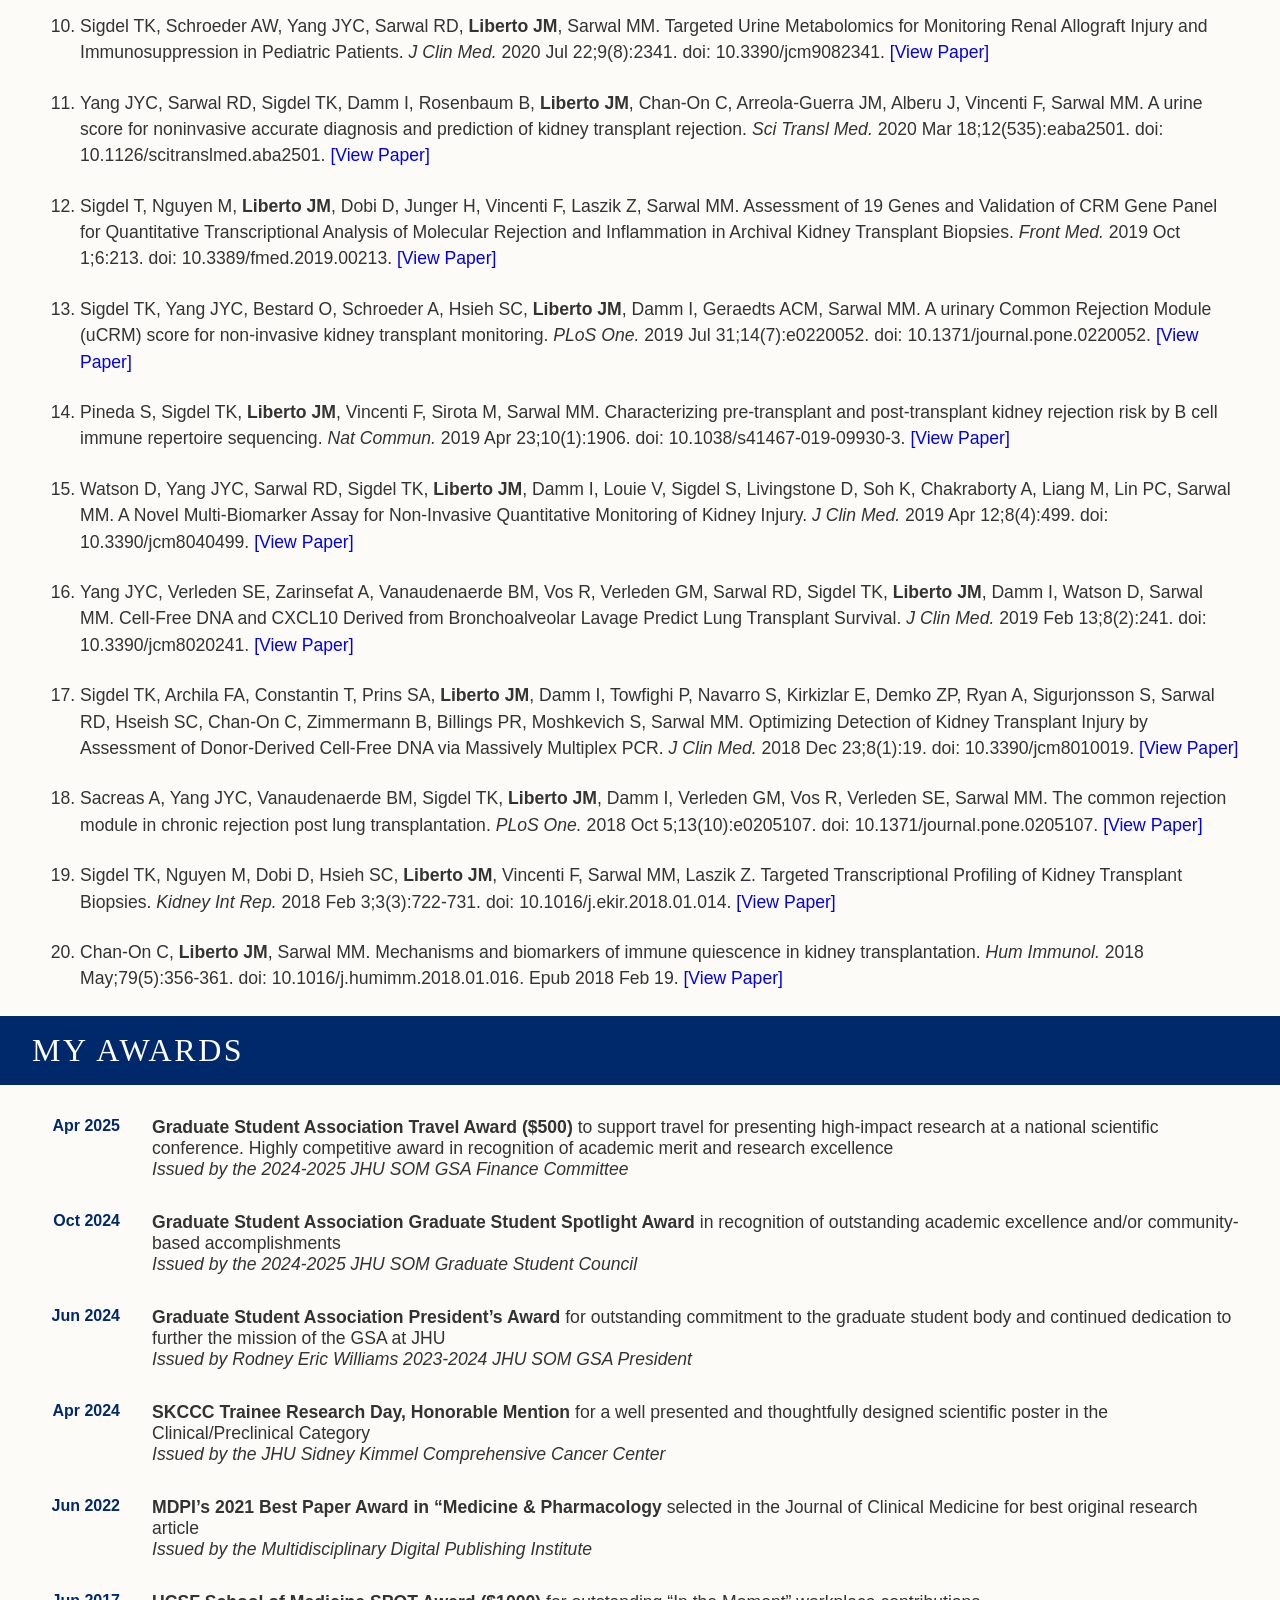
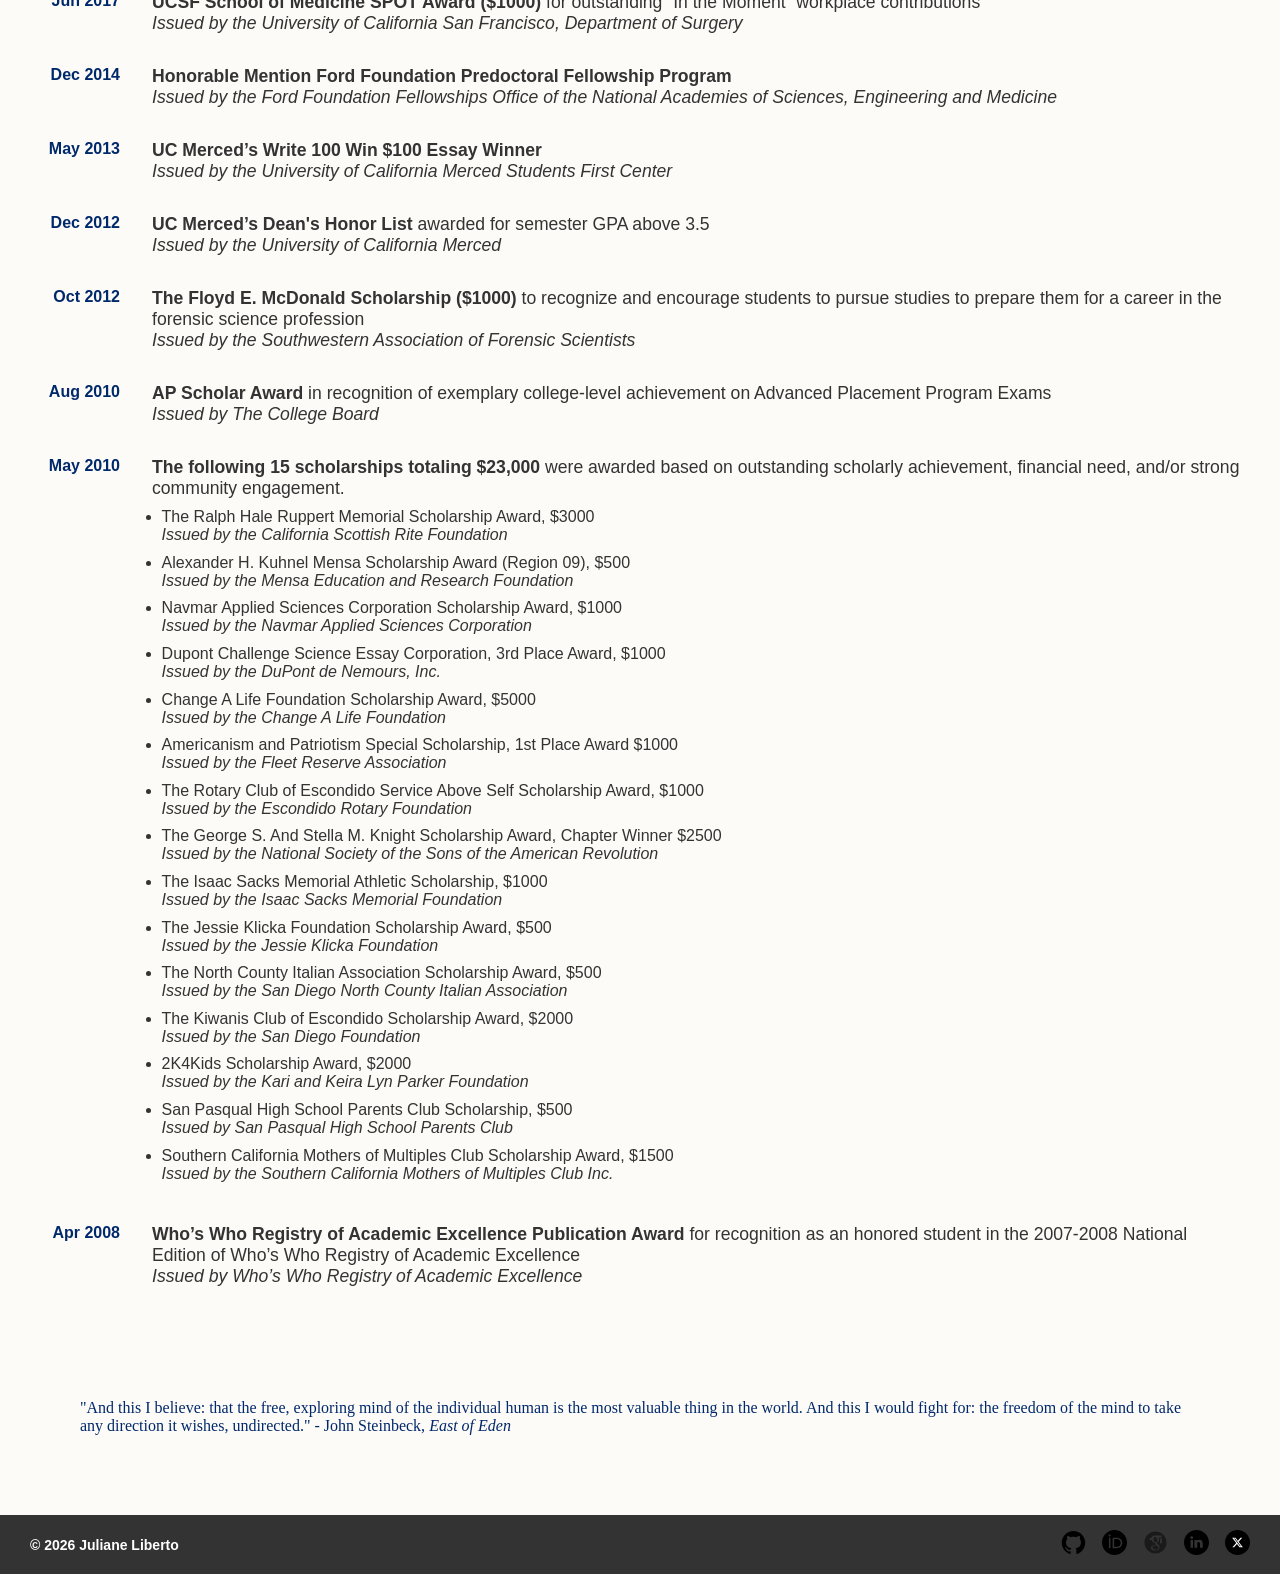
==== commit c1b6e693: "Update index.html" ====
--- a/index.html
+++ b/index.html
@@ -103,8 +103,8 @@
                   </div>
               </div>
               <div class="about-img">
+                <img src="assets/documents/AACR.jpg">
                 <img src="assets/documents/SKCCC.jpg">
-                <img src="assets/documents/AACR.jpg">
               </div>
               </div>
               <div class="about-bottom">
--- a/assets/css/style-home.css
+++ b/assets/css/style-home.css
@@ -258,7 +258,7 @@
   margin-right: 2rem;
 }
 .about-img img {
-  width: 290px;
+  width: 550px;
   max-width: 100%;
   height: auto;
 }
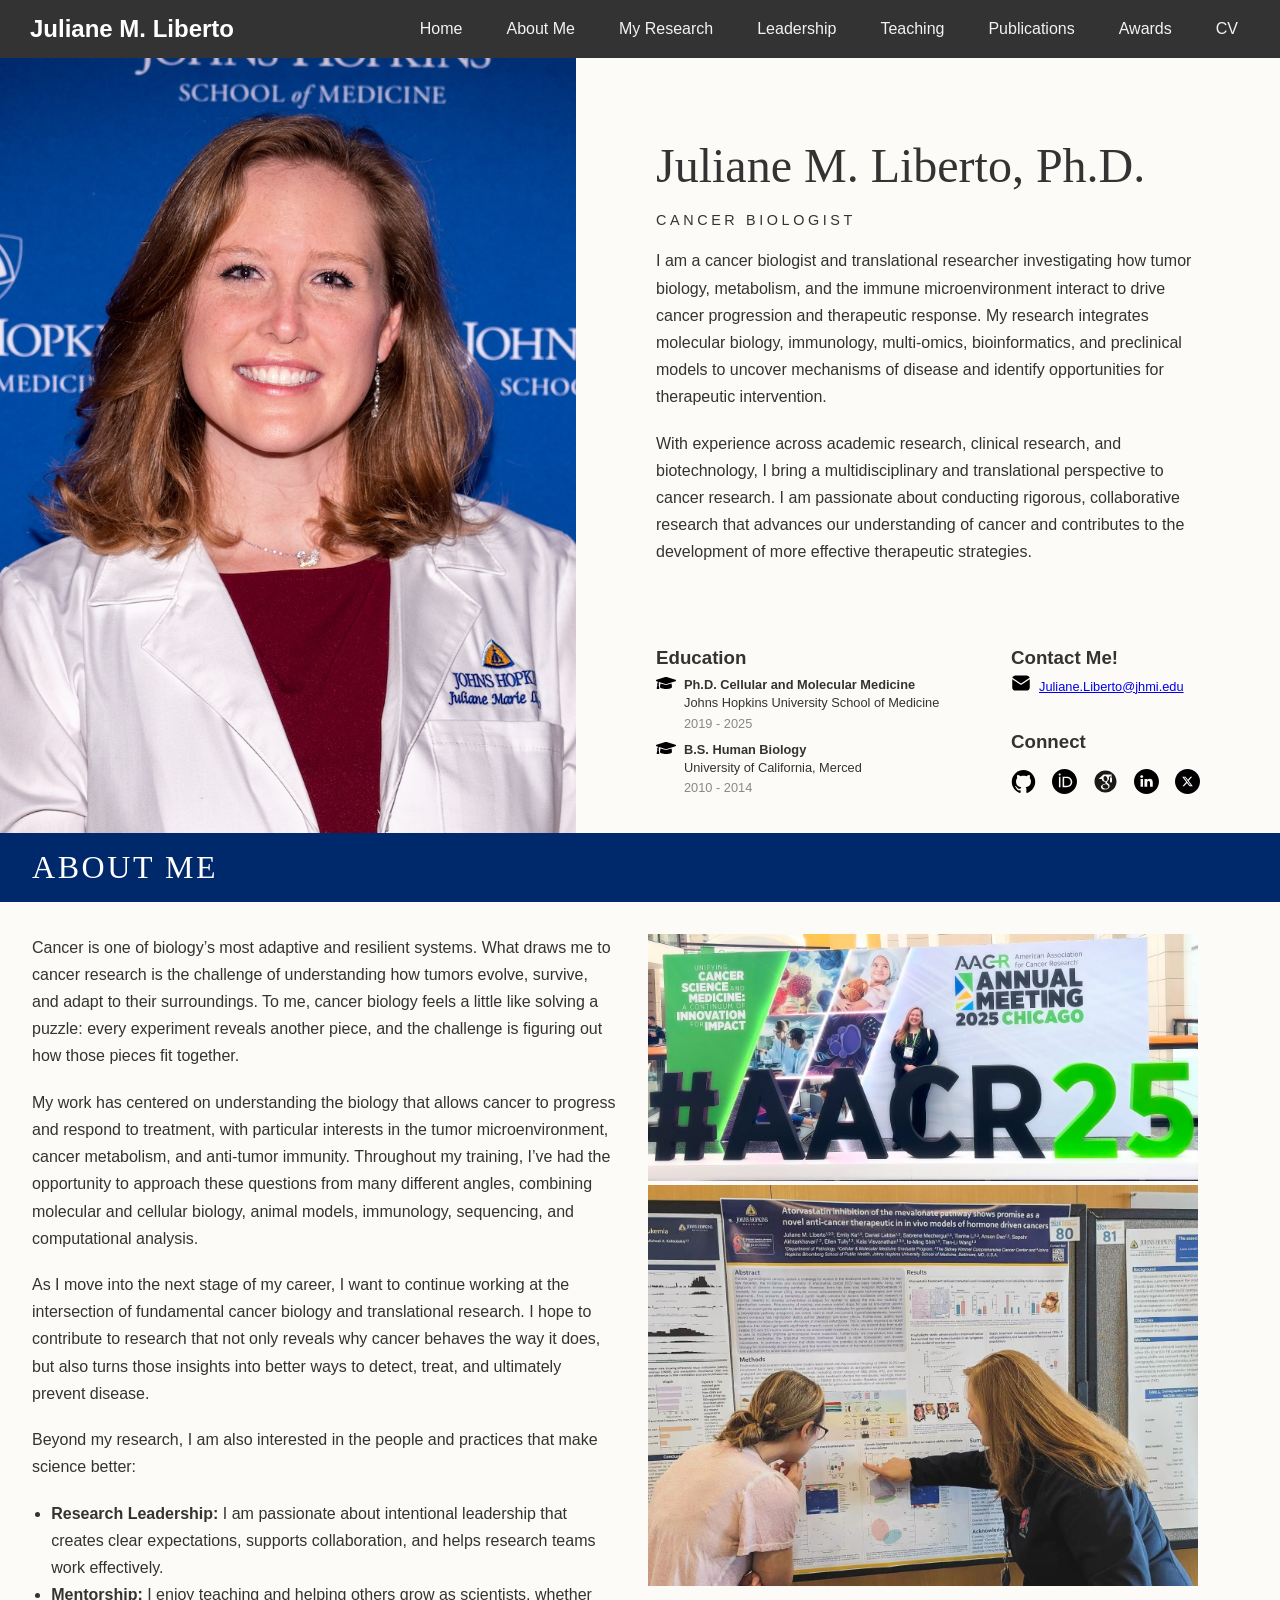
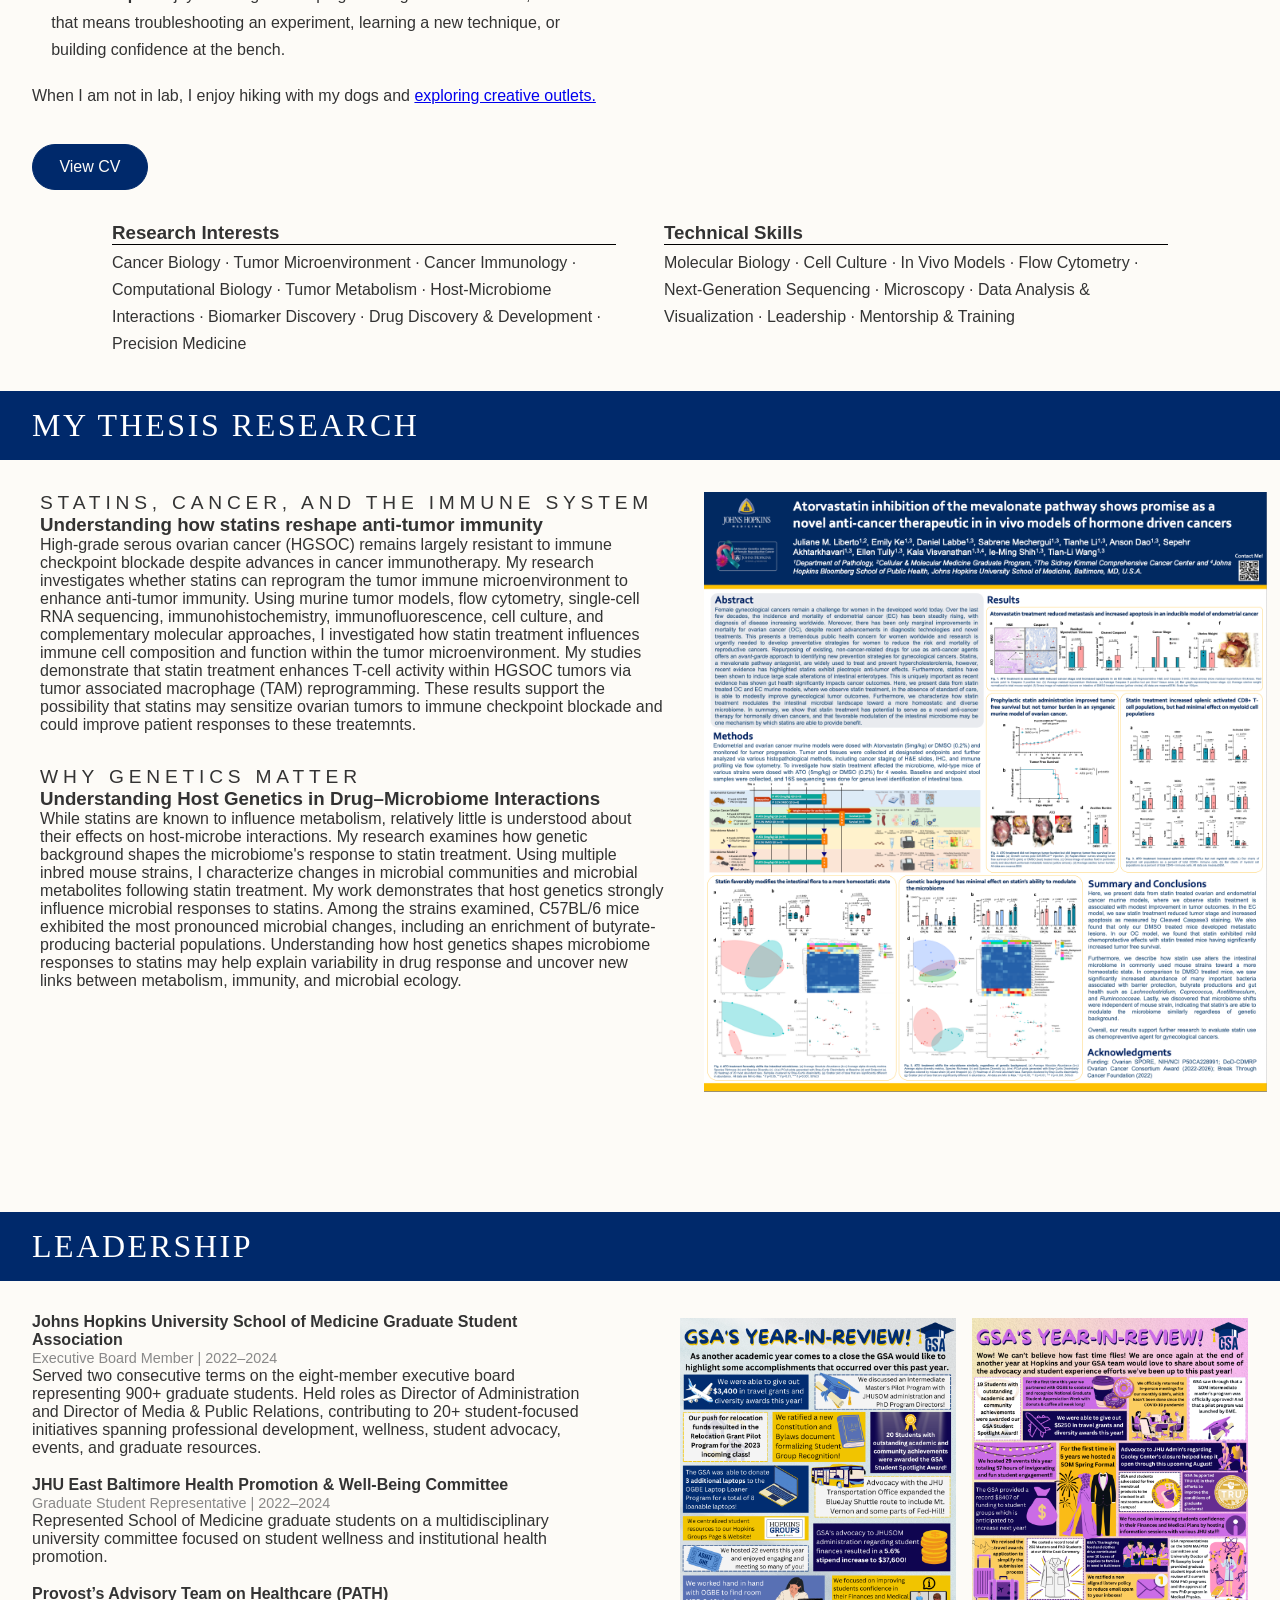
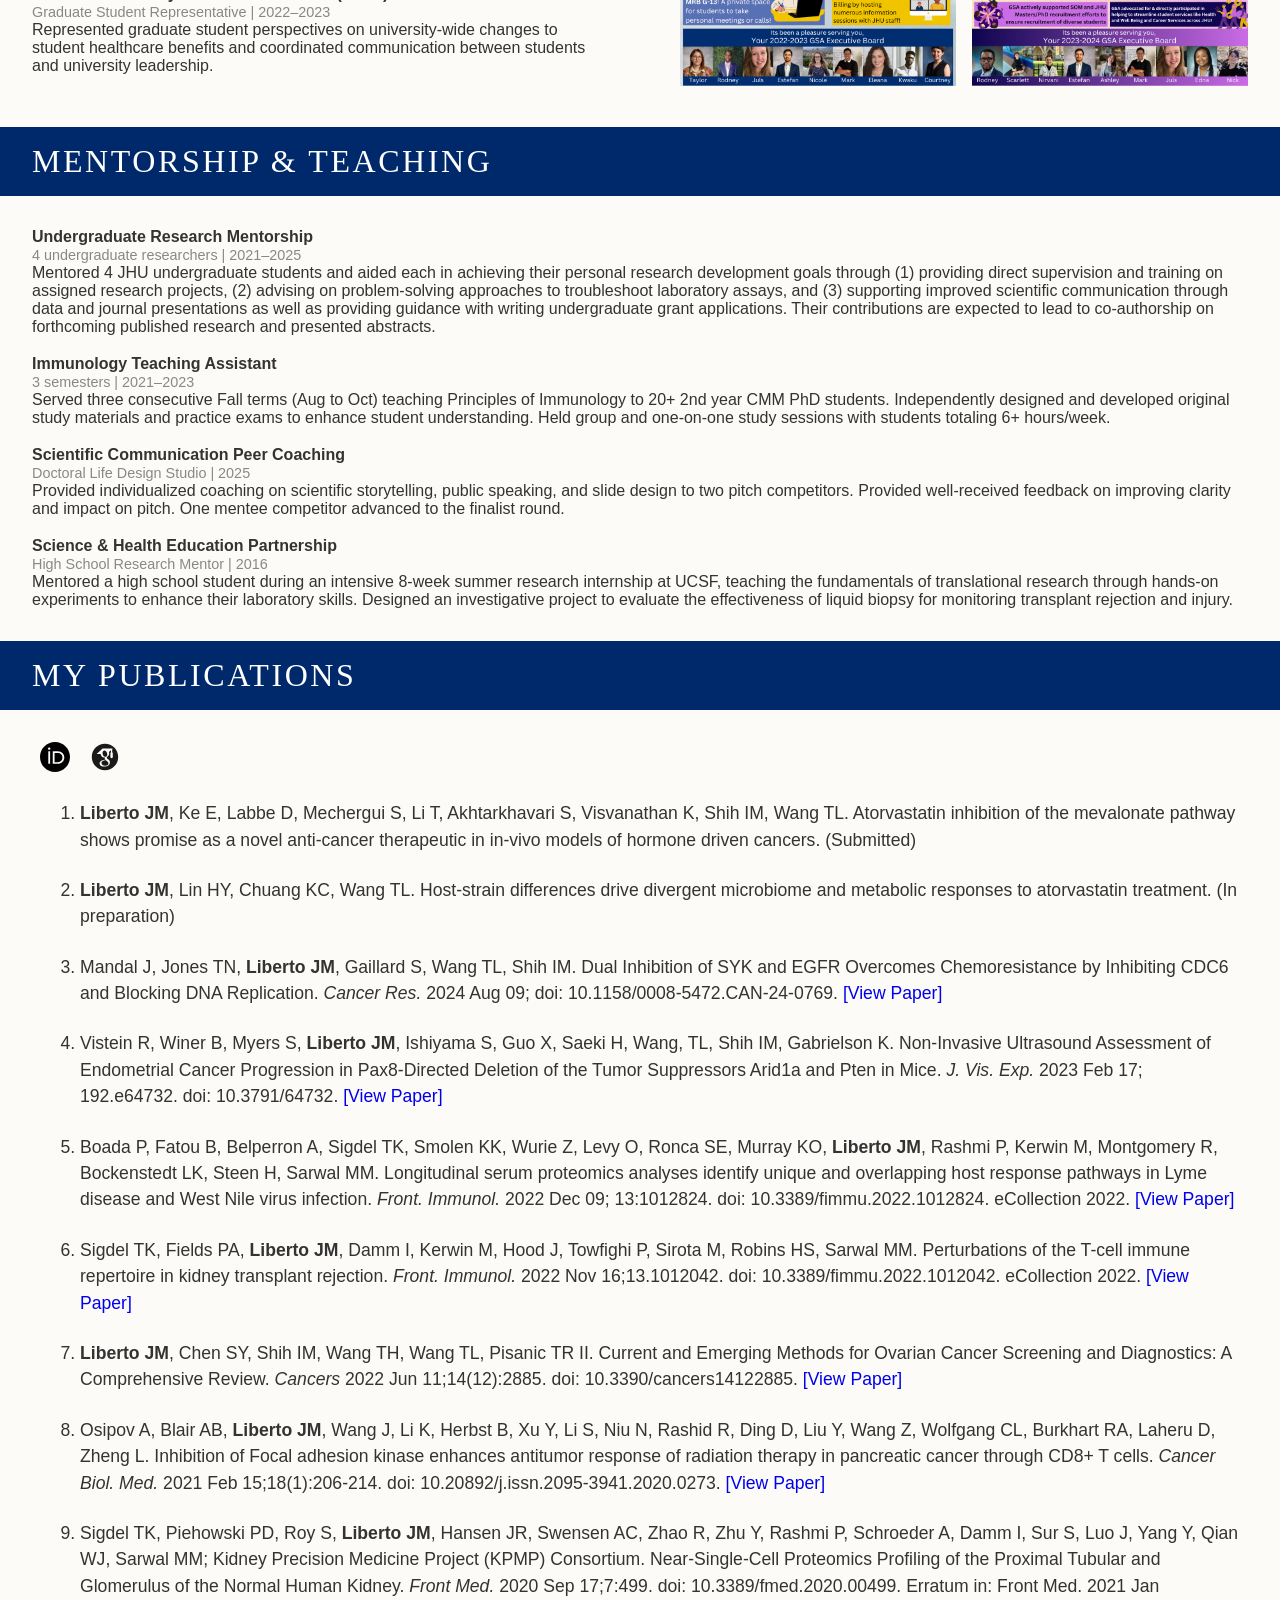
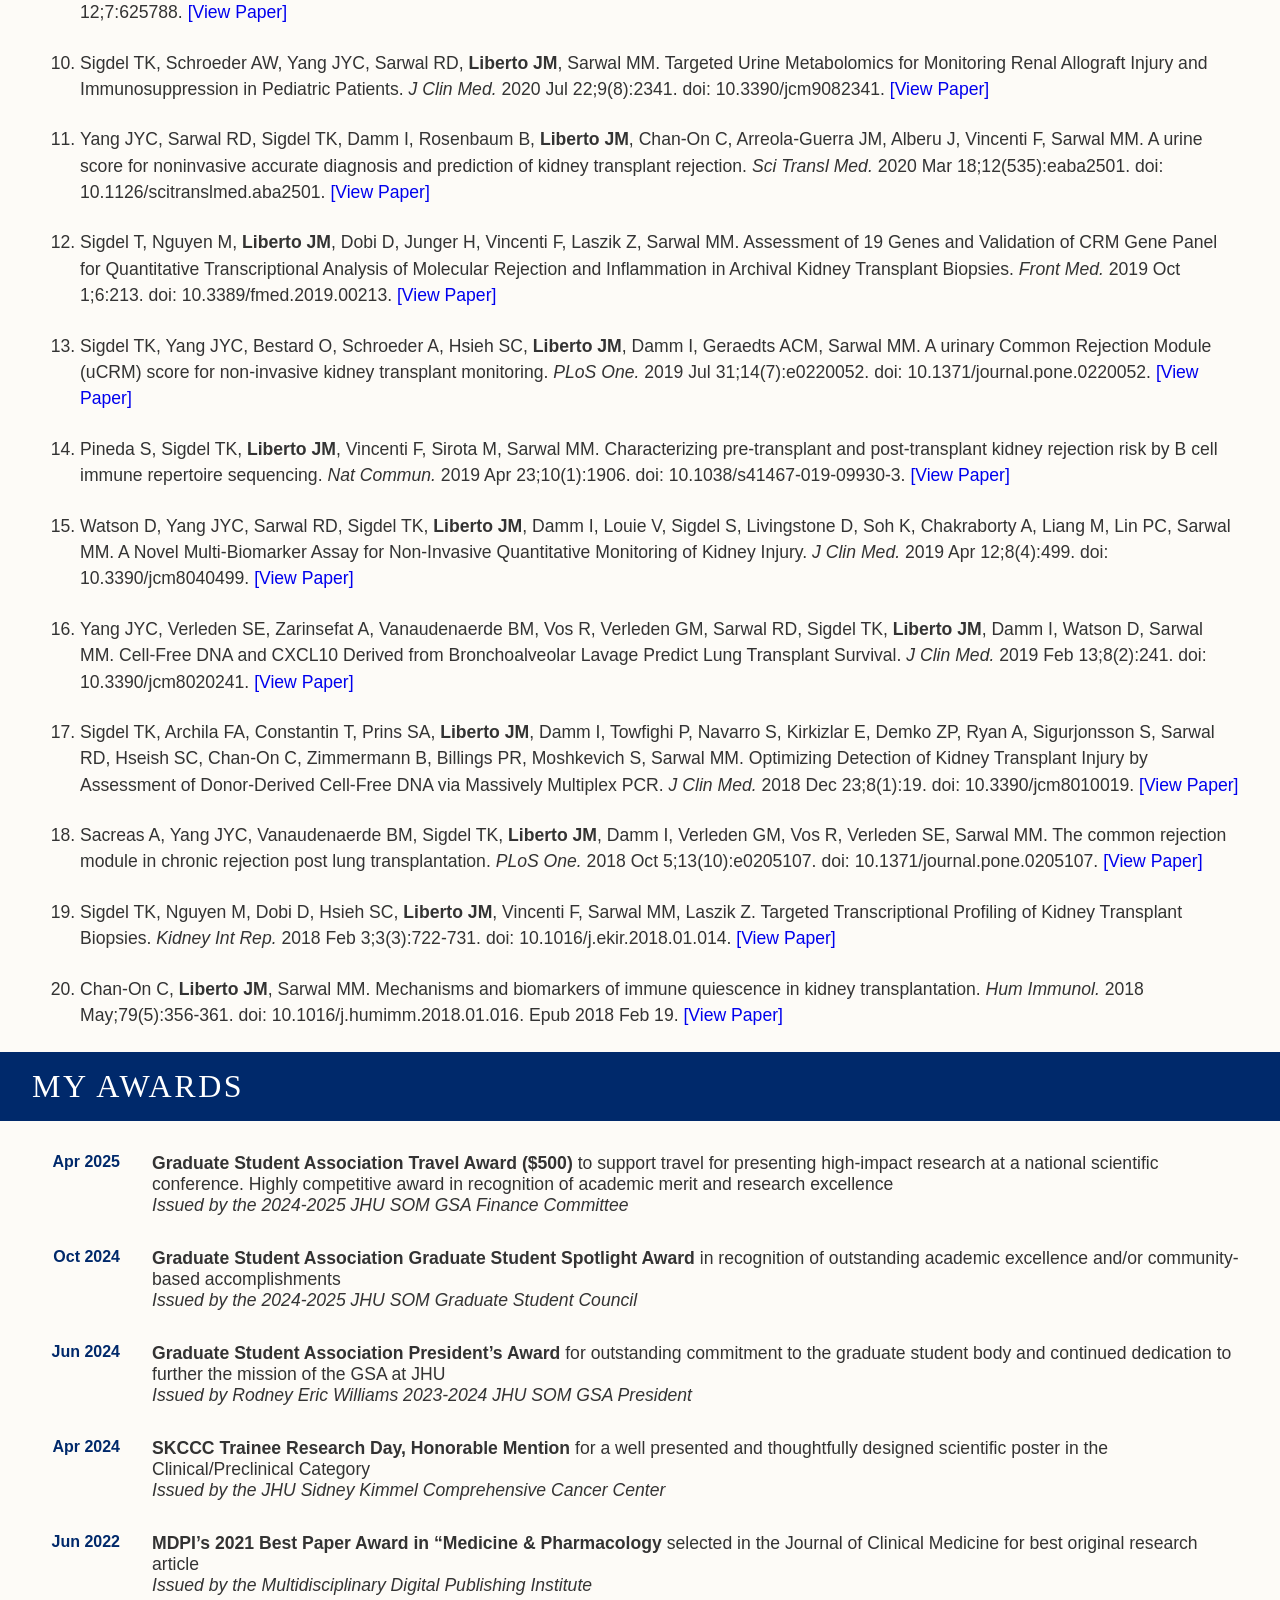
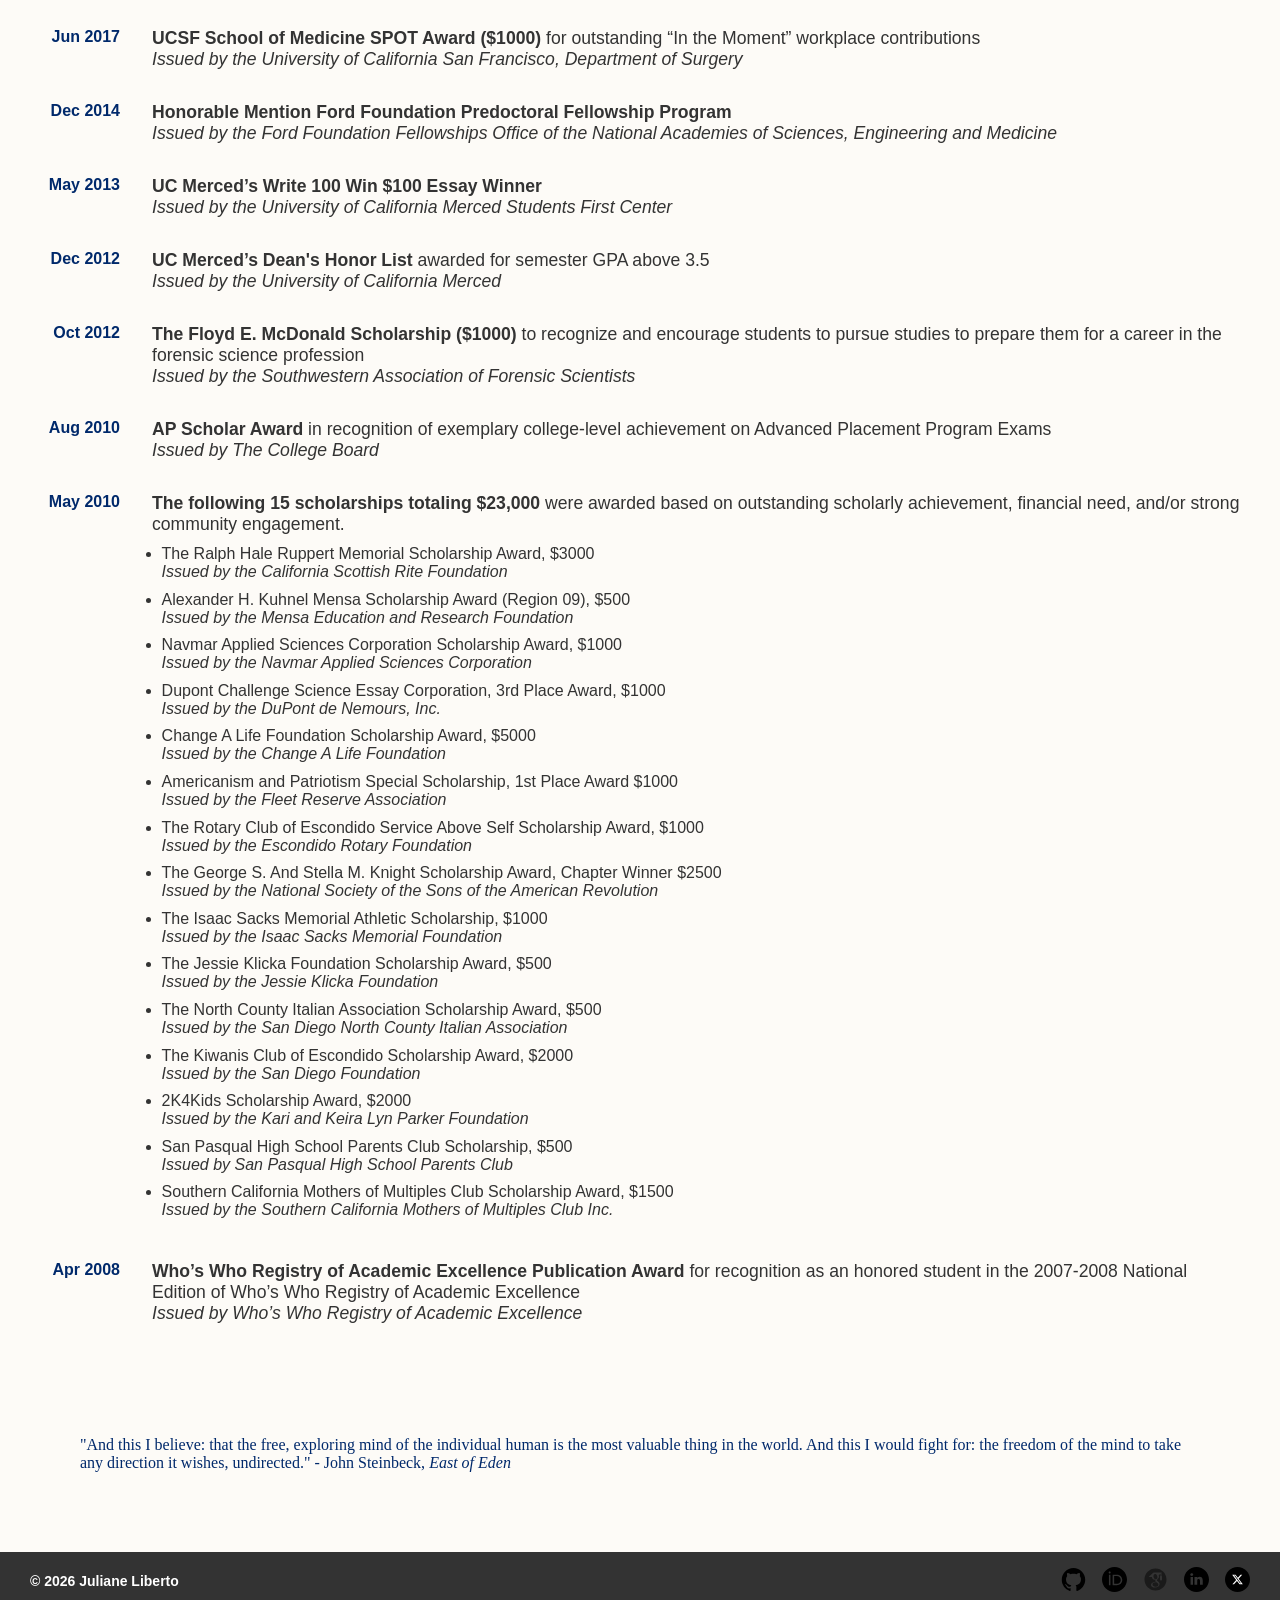
==== commit 2cfe06e9: "Update index.html" ====
--- a/index.html
+++ b/index.html
@@ -250,7 +250,7 @@
                 <li><a href="https://scholar.google.com/citations?user=32h7SLsAAAAJ&hl=en"target="_blank" rel="noopener noreferrer"><img src="assets/images/icons/googlescholar.svg"></a></li>
       </ul>
       <ol class="publication-list">
-                <li><strong>Liberto JM</strong>, Ke E, Labbe D, Mechergui S, Li T, Akhtarkhavari S, Visvanathan K, Shih IM, Wang TL. Atorvastatin inhibition of the mevalonate pathway shows promise as a novel anti-cancer therapeutic in in-vivo models of hormone driven cancers. (In Preparation)</li>
+                <li><strong>Liberto JM</strong>, Ke E, Labbe D, Mechergui S, Li T, Akhtarkhavari S, Visvanathan K, Shih IM, Wang TL. Atorvastatin inhibition of the mevalonate pathway shows promise as a novel anti-cancer therapeutic in in-vivo models of hormone driven cancers. (Submitted)</li>
                 <li><strong>Liberto JM</strong>, Lin HY, Chuang KC, Wang TL. Host-strain differences drive divergent microbiome and metabolic responses to atorvastatin treatment. (In preparation) </li>
                 <li>Mandal J, Jones TN, <strong>Liberto JM</strong>, Gaillard S, Wang TL, Shih IM. Dual Inhibition of SYK and EGFR Overcomes Chemoresistance by Inhibiting CDC6 and Blocking DNA Replication. <em>Cancer Res.</em> 2024 Aug 09; doi: 10.1158/0008-5472.CAN-24-0769. <a href="https://doi.org/10.1158/0008-5472.CAN-24-0769" target="_blank" rel="noopener noreferrer">[View Paper]</a></li>
                 <li>Vistein R, Winer B, Myers S, <strong>Liberto JM</strong>, Ishiyama S, Guo X, Saeki H, Wang, TL, Shih IM, Gabrielson K. Non-Invasive Ultrasound Assessment of Endometrial Cancer Progression in Pax8-Directed Deletion of the Tumor Suppressors Arid1a and Pten in Mice. <em>J. Vis. Exp.</em> 2023 Feb 17; 192.e64732. doi: 10.3791/64732. <a href="https://doi.org/10.3791/64732" target="_blank" rel="noopener noreferrer">[View Paper]</a></li>
--- a/assets/css/style-home.css
+++ b/assets/css/style-home.css
@@ -210,6 +210,25 @@
 
 @media (max-width: 768px) {
 
+  .navbar {
+    flex-direction: column;
+    gap: 0.5rem;
+    padding: 0.75rem 1rem;
+  }
+
+  .nav-links {
+    flex-wrap: wrap;
+    justify-content: center;
+    gap: 0.25rem 0.5rem;
+    padding: 0;
+    margin: 0;
+  }
+
+  .nav-links a {
+    font-size: 0.9rem;
+    padding: 0.4rem 0.5rem;
+  }
+
   .hero {
     grid-template-columns: 1fr;
     min-height: auto;
@@ -236,6 +255,16 @@
 
   .hero-text h2 {
     text-align: center;
+  }
+  .hero-bottom {
+    flex-direction: column;
+    gap: 2rem;
+    margin-top: 2rem;
+  }
+
+  .education,
+  .contact {
+    flex: none;
   }
 
 }
@@ -299,10 +328,12 @@
   font-family: "Roboto", sans-serif;
   margin-top: .25rem;
   margin-bottom: .1rem;
+  line-height: 1.7;
 }
 
 .about-cvlink {
     display: inline-block;
+    justify-content: center;
     width: fit-content;
     padding: 0.5rem 0.9rem;
     border-radius: 999px;
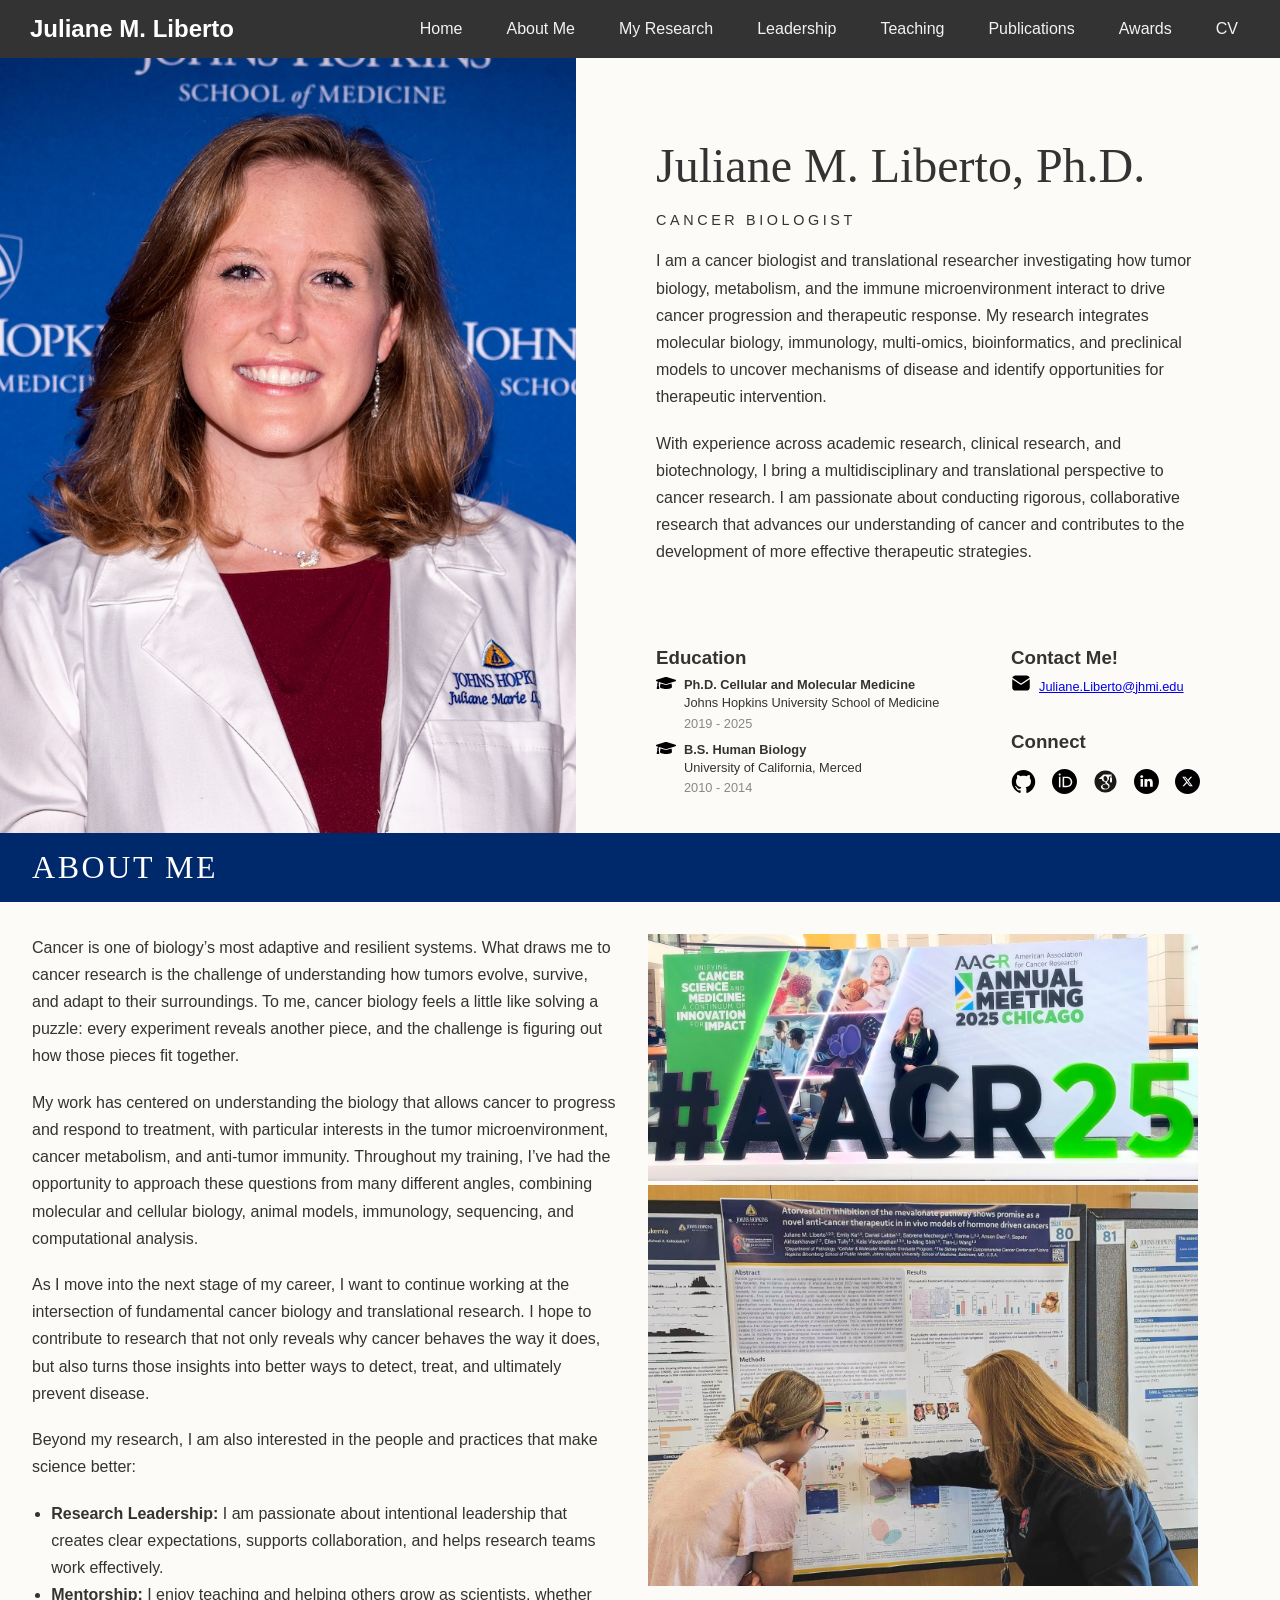
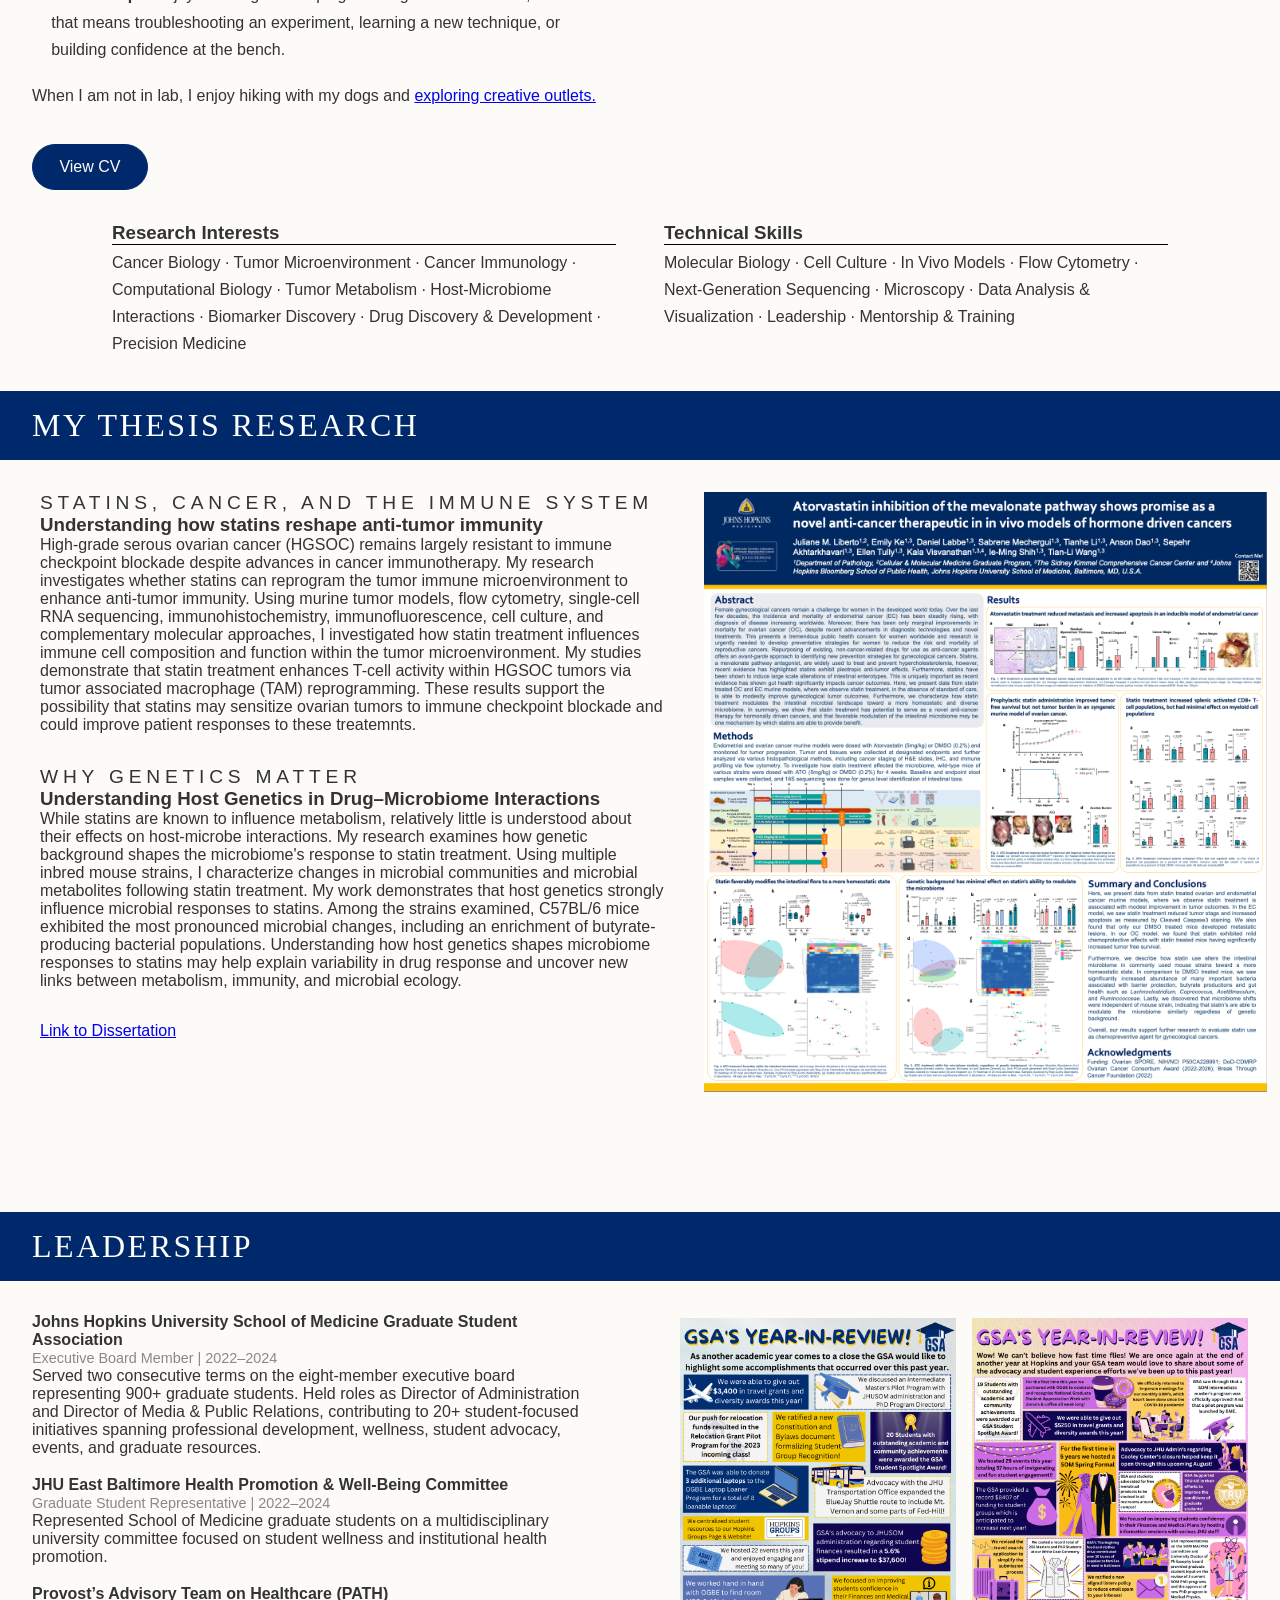
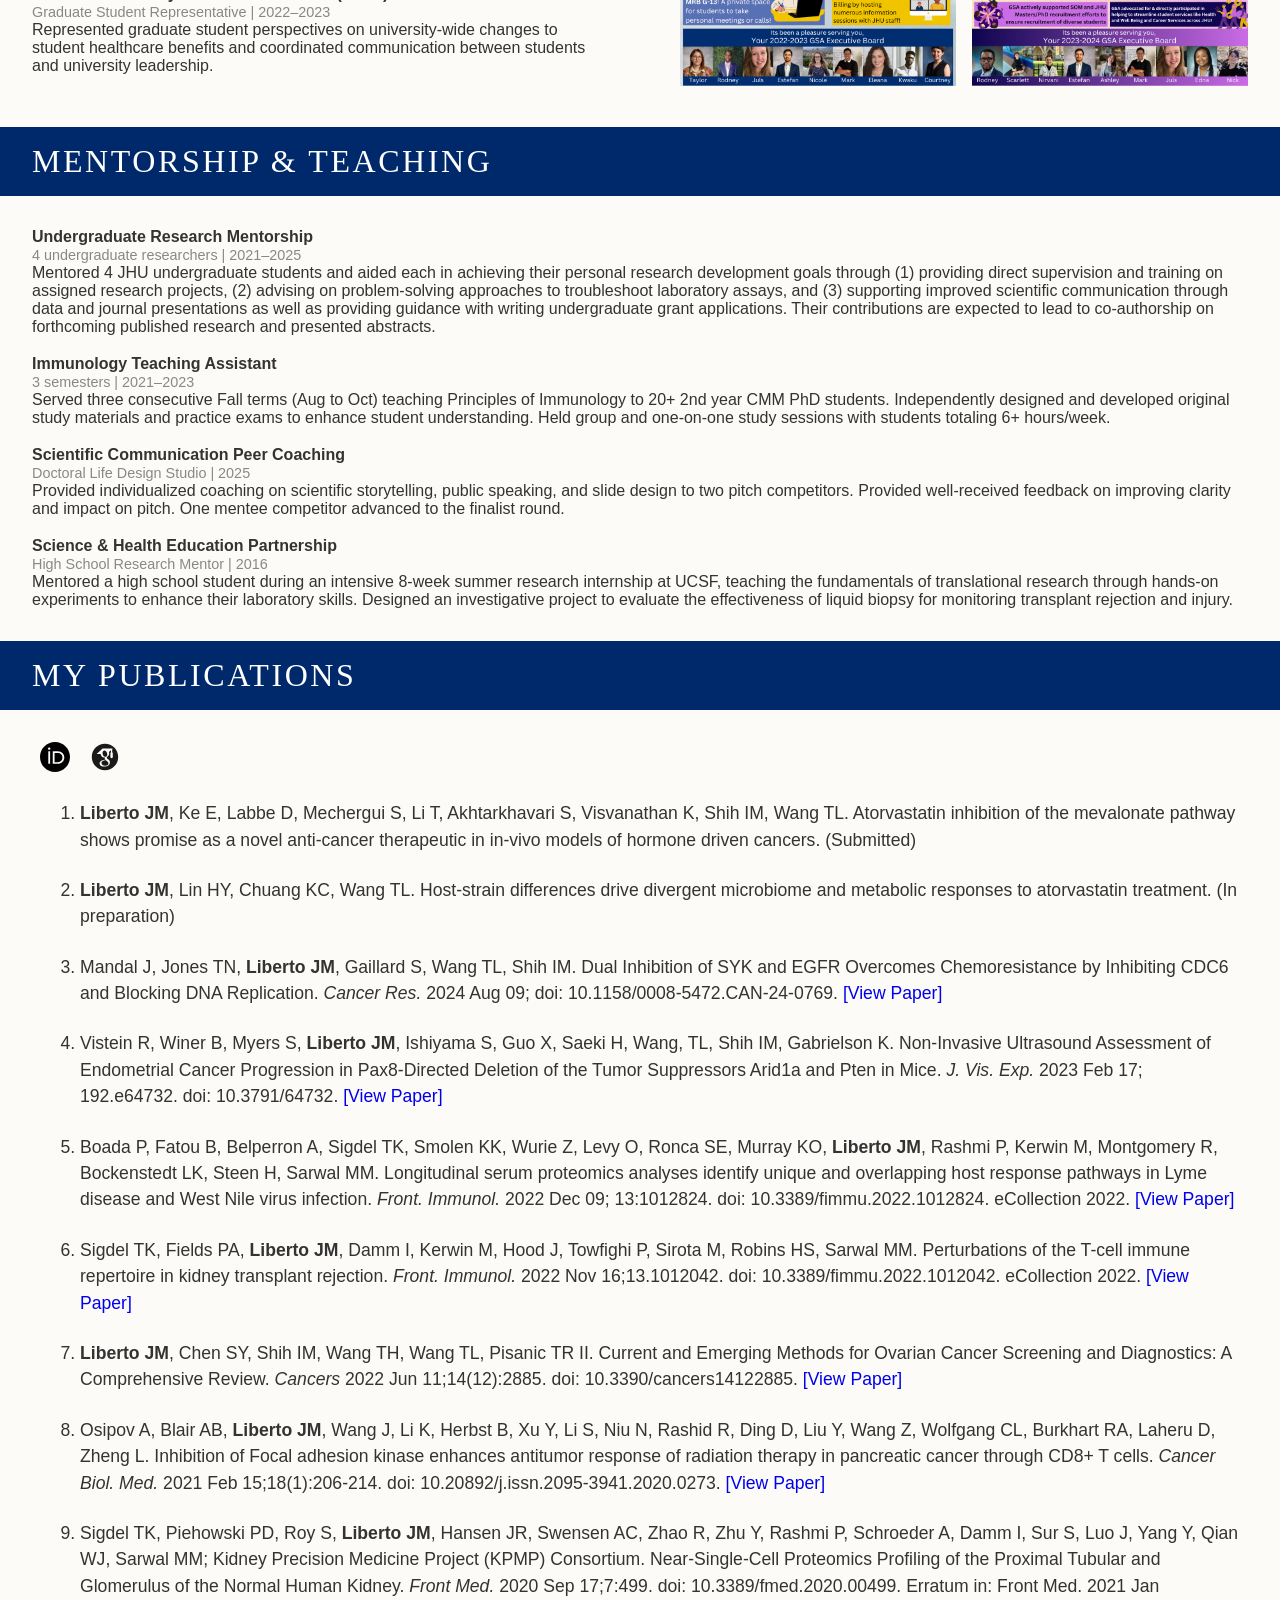
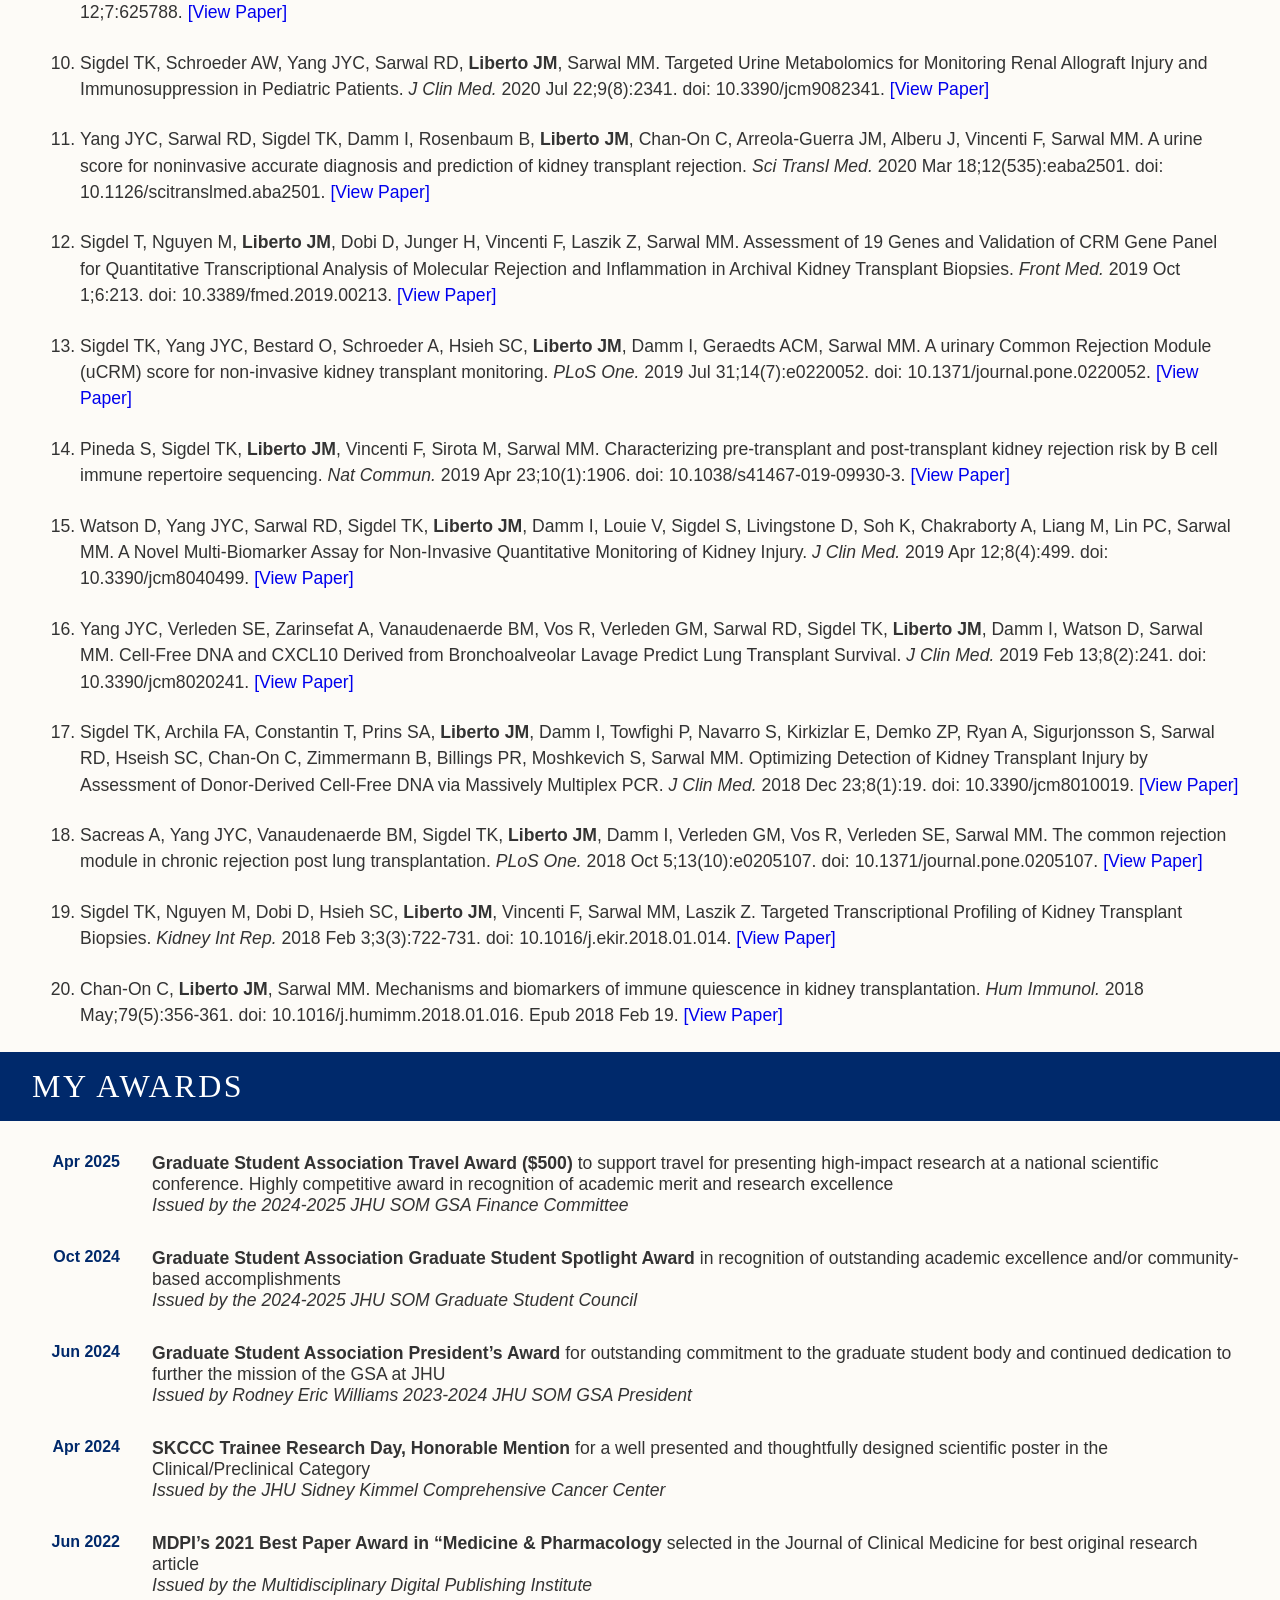
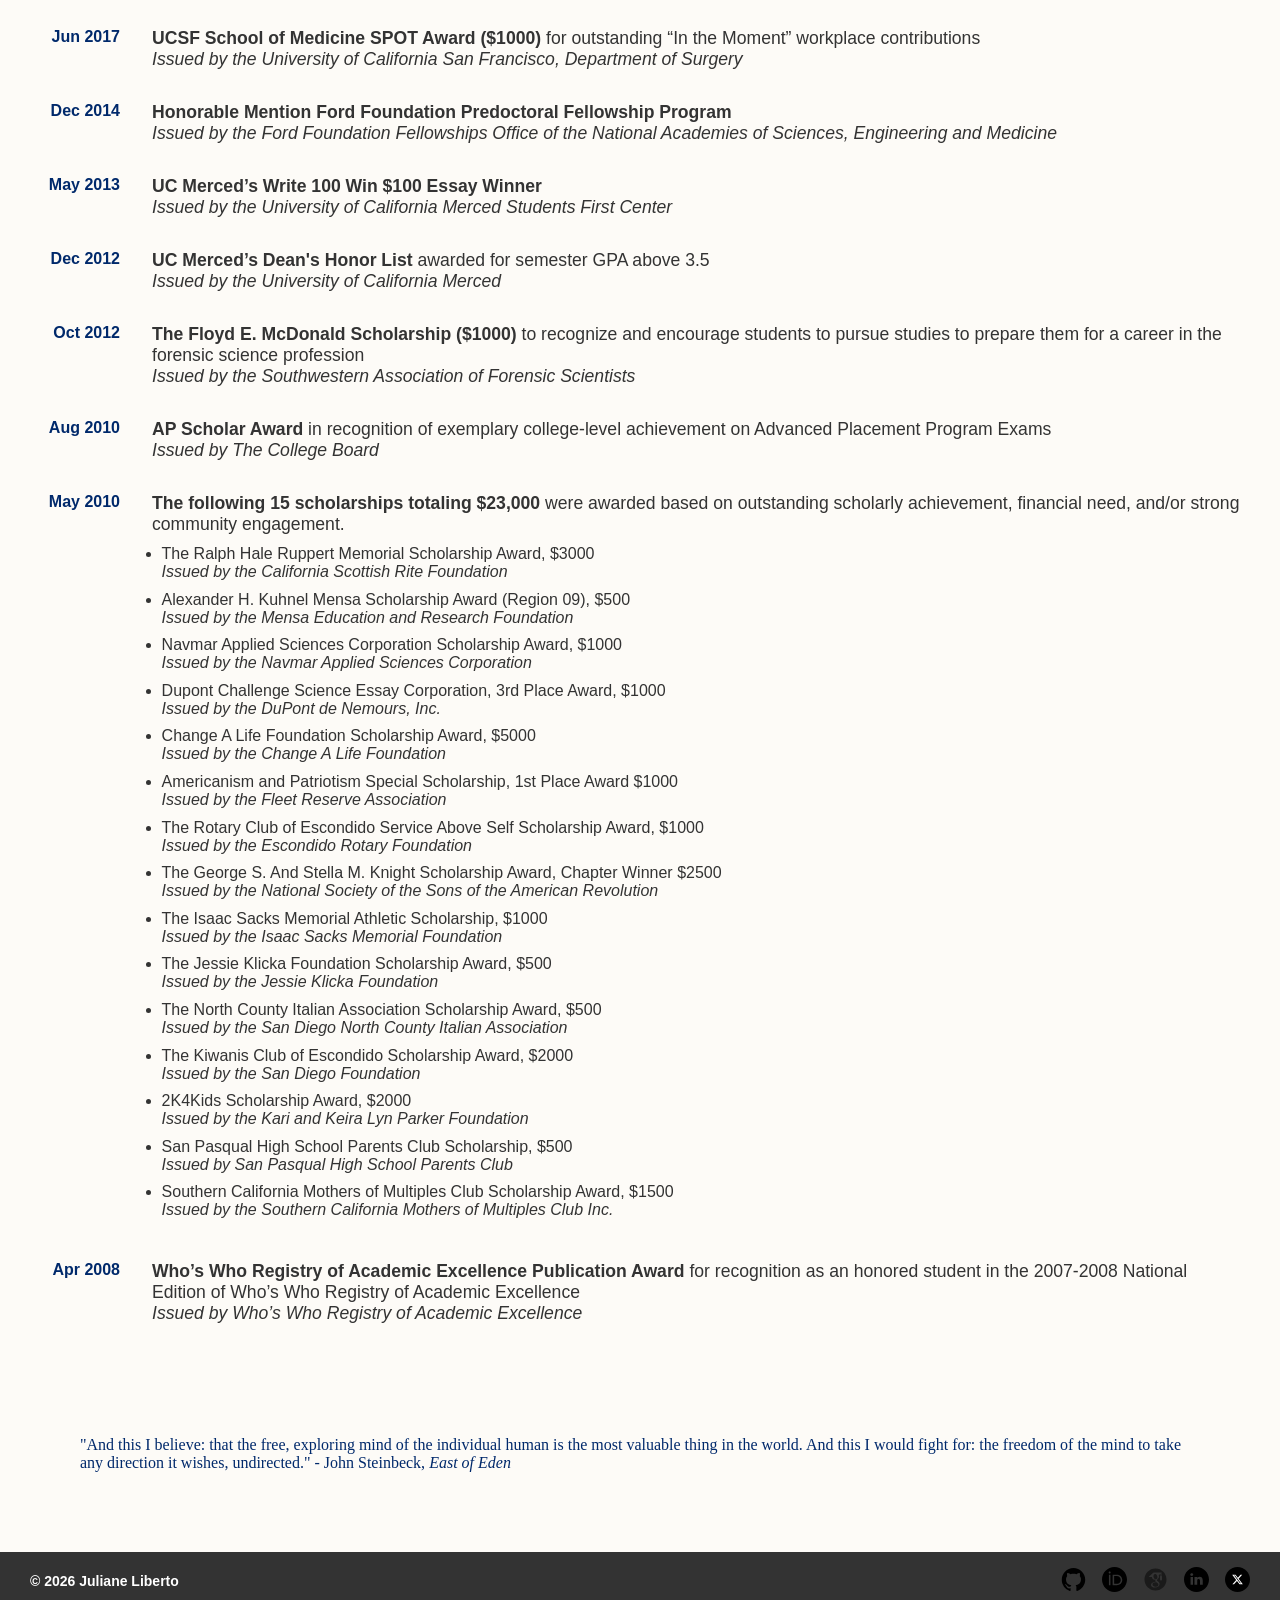
==== commit 4c1baca8: "Update index.html" ====
--- a/index.html
+++ b/index.html
@@ -144,6 +144,9 @@
                       Understanding how host genetics shapes microbiome responses to statins may help explain variability in drug response and uncover new links between metabolism, immunity, and microbial ecology.
                   </p>
               </div>
+                <div>
+                    <a href="https://jscholarship.library.jhu.edu/items/fc3f5c67-2581-4d92-b991-28f9fecb6890" target="_blank" rel="noopener noreferrer">Link to Dissertation</a>
+                </div>
           </div>
           <div class="research-image">
               <a href="assets/documents/SKCCC Trainee Day Poster.pdf" target="_blank">
@@ -254,11 +257,11 @@
                 <li><strong>Liberto JM</strong>, Lin HY, Chuang KC, Wang TL. Host-strain differences drive divergent microbiome and metabolic responses to atorvastatin treatment. (In preparation) </li>
                 <li>Mandal J, Jones TN, <strong>Liberto JM</strong>, Gaillard S, Wang TL, Shih IM. Dual Inhibition of SYK and EGFR Overcomes Chemoresistance by Inhibiting CDC6 and Blocking DNA Replication. <em>Cancer Res.</em> 2024 Aug 09; doi: 10.1158/0008-5472.CAN-24-0769. <a href="https://doi.org/10.1158/0008-5472.CAN-24-0769" target="_blank" rel="noopener noreferrer">[View Paper]</a></li>
                 <li>Vistein R, Winer B, Myers S, <strong>Liberto JM</strong>, Ishiyama S, Guo X, Saeki H, Wang, TL, Shih IM, Gabrielson K. Non-Invasive Ultrasound Assessment of Endometrial Cancer Progression in Pax8-Directed Deletion of the Tumor Suppressors Arid1a and Pten in Mice. <em>J. Vis. Exp.</em> 2023 Feb 17; 192.e64732. doi: 10.3791/64732. <a href="https://doi.org/10.3791/64732" target="_blank" rel="noopener noreferrer">[View Paper]</a></li>
-                <li>Boada P, Fatou B, Belperron A, Sigdel TK, Smolen KK, Wurie Z, Levy O, Ronca SE, Murray KO, <strong>Liberto JM</strong>, Rashmi P, Kerwin M, Montgomery R, Bockenstedt LK, Steen H, Sarwal MM. Longitudinal serum proteomics analyses identify unique and overlapping host response pathways in Lyme disease and West Nile virus infection. <em>Front. Immunol.</em> 2022 Dec 09; 13:1012824. doi: 10.3389/fimmu.2022.1012824. eCollection 2022. <a href="https://doi.org/110.3389/fimmu.2022.1012824" target="_blank" rel="noopener noreferrer">[View Paper]</a></li>
+                <li>Boada P, Fatou B, Belperron A, Sigdel TK, Smolen KK, Wurie Z, Levy O, Ronca SE, Murray KO, <strong>Liberto JM</strong>, Rashmi P, Kerwin M, Montgomery R, Bockenstedt LK, Steen H, Sarwal MM. Longitudinal serum proteomics analyses identify unique and overlapping host response pathways in Lyme disease and West Nile virus infection. <em>Front. Immunol.</em> 2022 Dec 09; 13:1012824. doi: 10.3389/fimmu.2022.1012824. eCollection 2022. <a href="https://doi.org/10.3389/fimmu.2022.1012824" target="_blank" rel="noopener noreferrer">[View Paper]</a></li>
                 <li>Sigdel TK, Fields PA, <strong>Liberto JM</strong>, Damm I, Kerwin M, Hood J, Towfighi P, Sirota M, Robins HS, Sarwal MM. Perturbations of the T-cell immune repertoire in kidney transplant rejection. <em>Front. Immunol.</em> 2022 Nov 16;13.1012042. doi: 10.3389/fimmu.2022.1012042. eCollection 2022. <a href="https://doi.org/10.3389/fimmu.2022.1012042" target="_blank" rel="noopener noreferrer">[View Paper]</a></li>
                 <li><strong>Liberto JM</strong>, Chen SY, Shih IM, Wang TH, Wang TL, Pisanic TR II. Current and Emerging Methods for Ovarian Cancer Screening and Diagnostics: A Comprehensive Review. <em>Cancers</em> 2022 Jun 11;14(12):2885. doi: 10.3390/cancers14122885. <a href="https://doi.org/10.3390/cancers14122885" target="_blank" rel="noopener noreferrer">[View Paper]</a></li>
                 <li>Osipov A, Blair AB, <strong>Liberto JM</strong>, Wang J, Li K, Herbst B, Xu Y, Li S, Niu N, Rashid R, Ding D, Liu Y, Wang Z, Wolfgang CL, Burkhart RA, Laheru D, Zheng L. Inhibition of Focal adhesion kinase enhances antitumor response of radiation therapy in pancreatic cancer through CD8+ T cells. <em>Cancer Biol. Med.</em> 2021 Feb 15;18(1):206-214. doi: 10.20892/j.issn.2095-3941.2020.0273. <a href="https://doi.org/10.20892/j.issn.2095-3941.2020.0273" target="_blank" rel="noopener noreferrer">[View Paper]</a></li>
-                <li>Sigdel TK, Piehowski PD, Roy S, <strong>Liberto JM</strong>, Hansen JR, Swensen AC, Zhao R, Zhu Y, Rashmi P, Schroeder A, Damm I, Sur S, Luo J, Yang Y, Qian WJ, Sarwal MM; Kidney Precision Medicine Project (KPMP) Consortium. Near-Single-Cell Proteomics Profiling of the Proximal Tubular and Glomerulus of the Normal Human Kidney. <em>Front Med.</em> 2020 Sep 17;7:499. doi: 10.3389/fmed.2020.00499. Erratum in: Front Med. 2021 Jan 12;7:625788. <a href="https://doi.org/110.3389/fmed.2020.00499" target="_blank" rel="noopener noreferrer">[View Paper]</a></li>
+                <li>Sigdel TK, Piehowski PD, Roy S, <strong>Liberto JM</strong>, Hansen JR, Swensen AC, Zhao R, Zhu Y, Rashmi P, Schroeder A, Damm I, Sur S, Luo J, Yang Y, Qian WJ, Sarwal MM; Kidney Precision Medicine Project (KPMP) Consortium. Near-Single-Cell Proteomics Profiling of the Proximal Tubular and Glomerulus of the Normal Human Kidney. <em>Front Med.</em> 2020 Sep 17;7:499. doi: 10.3389/fmed.2020.00499. Erratum in: Front Med. 2021 Jan 12;7:625788. <a href="https://doi.org/10.3389/fmed.2020.00499" target="_blank" rel="noopener noreferrer">[View Paper]</a></li>
                 <li>Sigdel TK, Schroeder AW, Yang JYC, Sarwal RD, <strong>Liberto JM</strong>, Sarwal MM. Targeted Urine Metabolomics for Monitoring Renal Allograft Injury and Immunosuppression in Pediatric Patients. <em>J Clin Med.</em> 2020 Jul 22;9(8):2341. doi: 10.3390/jcm9082341. <a href="https://doi.org/10.3390/jcm9082341" target="_blank" rel="noopener noreferrer">[View Paper]</a> </li>
                 <li>Yang JYC, Sarwal RD, Sigdel TK, Damm I, Rosenbaum B, <strong>Liberto JM</strong>, Chan-On C, Arreola-Guerra JM, Alberu J, Vincenti F, Sarwal MM. A urine score for noninvasive accurate diagnosis and prediction of kidney transplant rejection. <em>Sci Transl Med.</em> 2020 Mar 18;12(535):eaba2501. doi: 10.1126/scitranslmed.aba2501. <a href="https://doi.org/10.1126/scitranslmed.aba2501" target="_blank" rel="noopener noreferrer">[View Paper]</a></li>
                 <li>Sigdel T, Nguyen M, <strong>Liberto JM</strong>, Dobi D, Junger H, Vincenti F, Laszik Z, Sarwal MM. Assessment of 19 Genes and Validation of CRM Gene Panel for Quantitative Transcriptional Analysis of Molecular Rejection and Inflammation in Archival Kidney Transplant Biopsies. <em>Front Med.</em> 2019 Oct 1;6:213. doi: 10.3389/fmed.2019.00213. <a href="https://doi.org/10.3389/fmed.2019.00213" target="_blank" rel="noopener noreferrer">[View Paper]</a></li>
